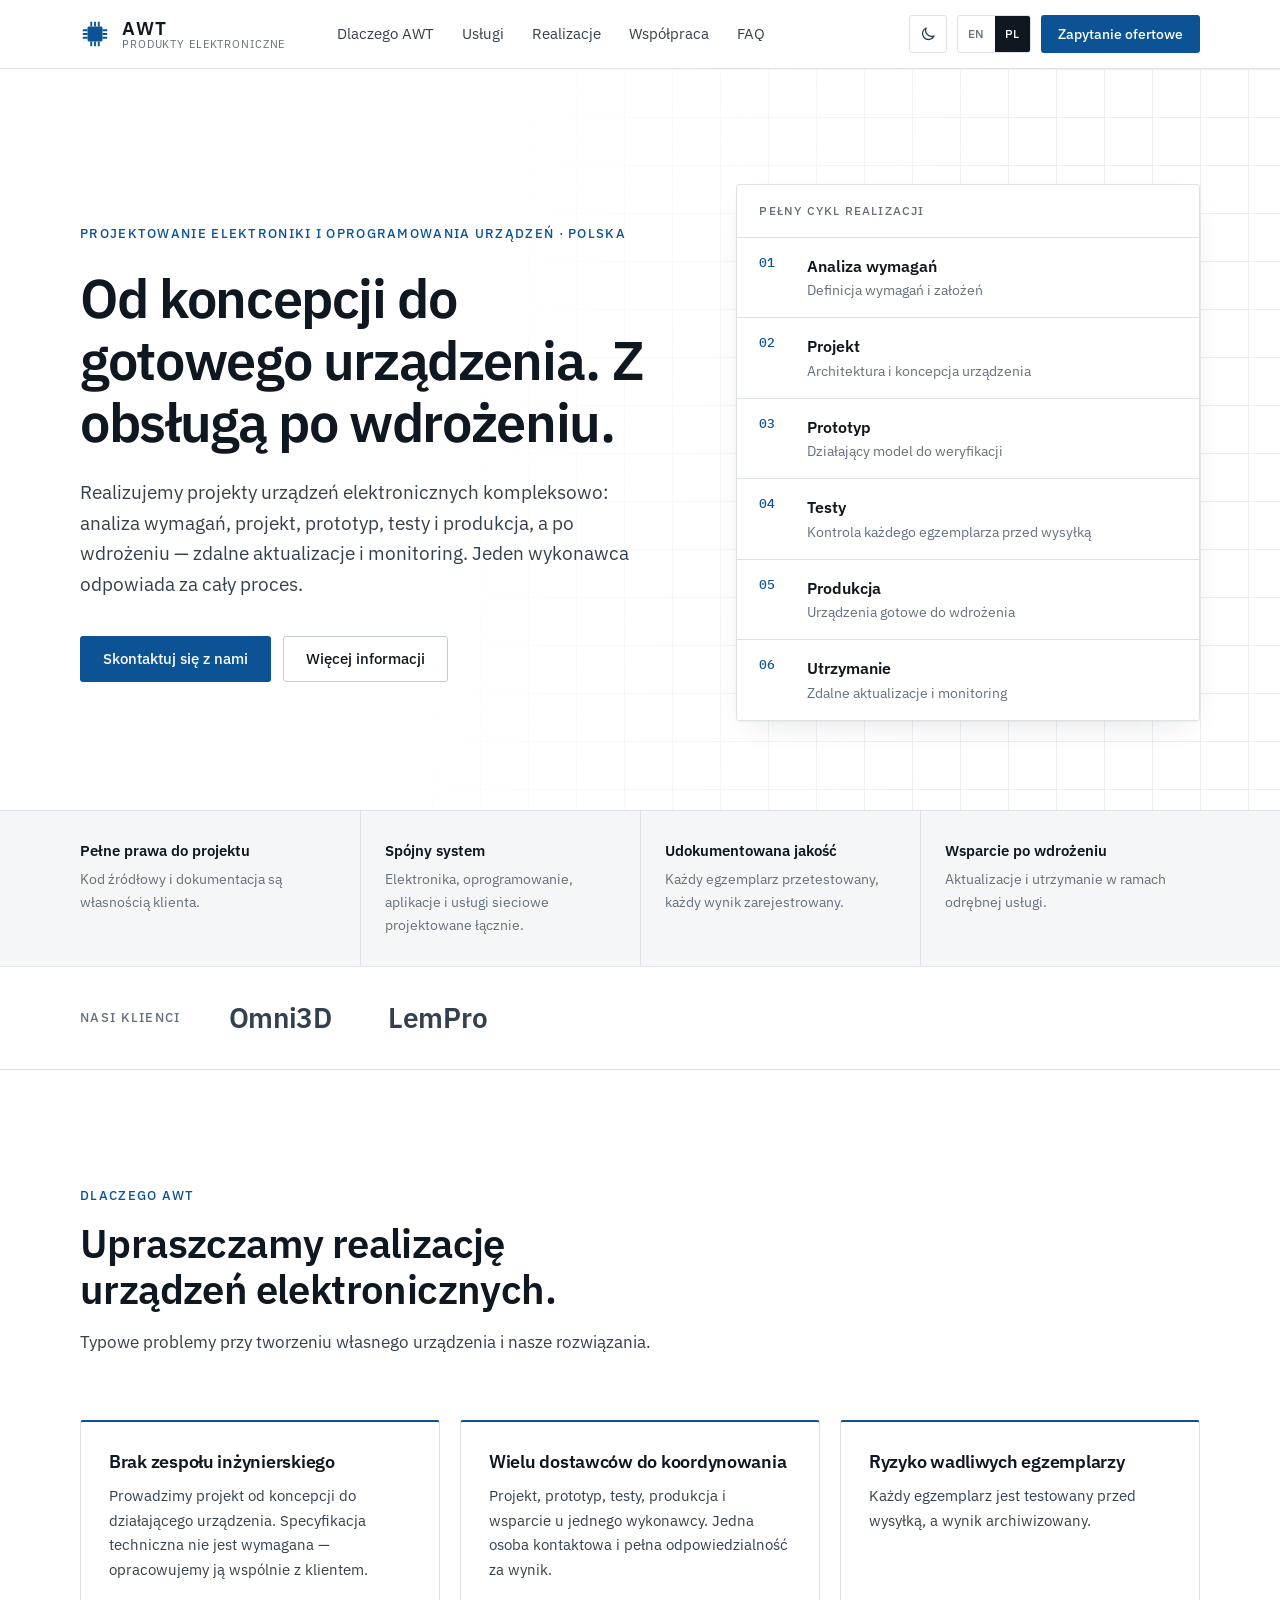
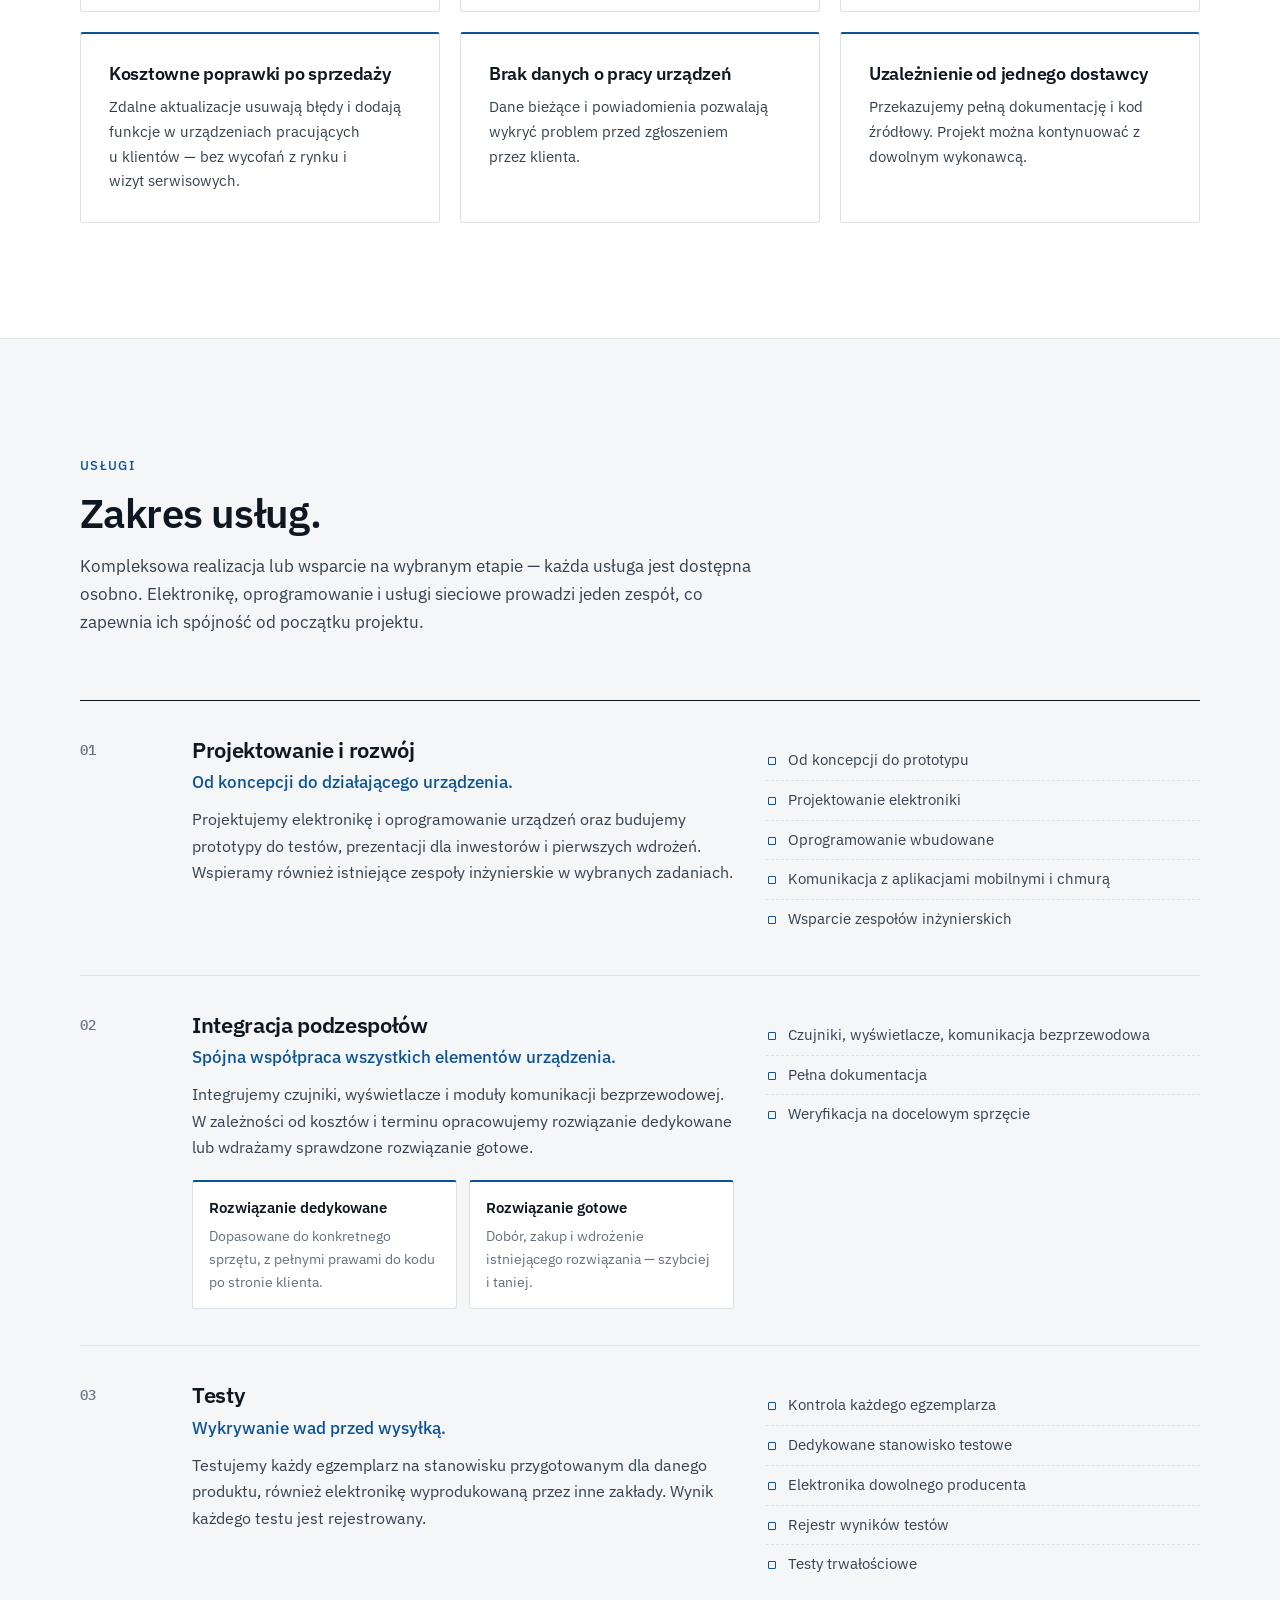
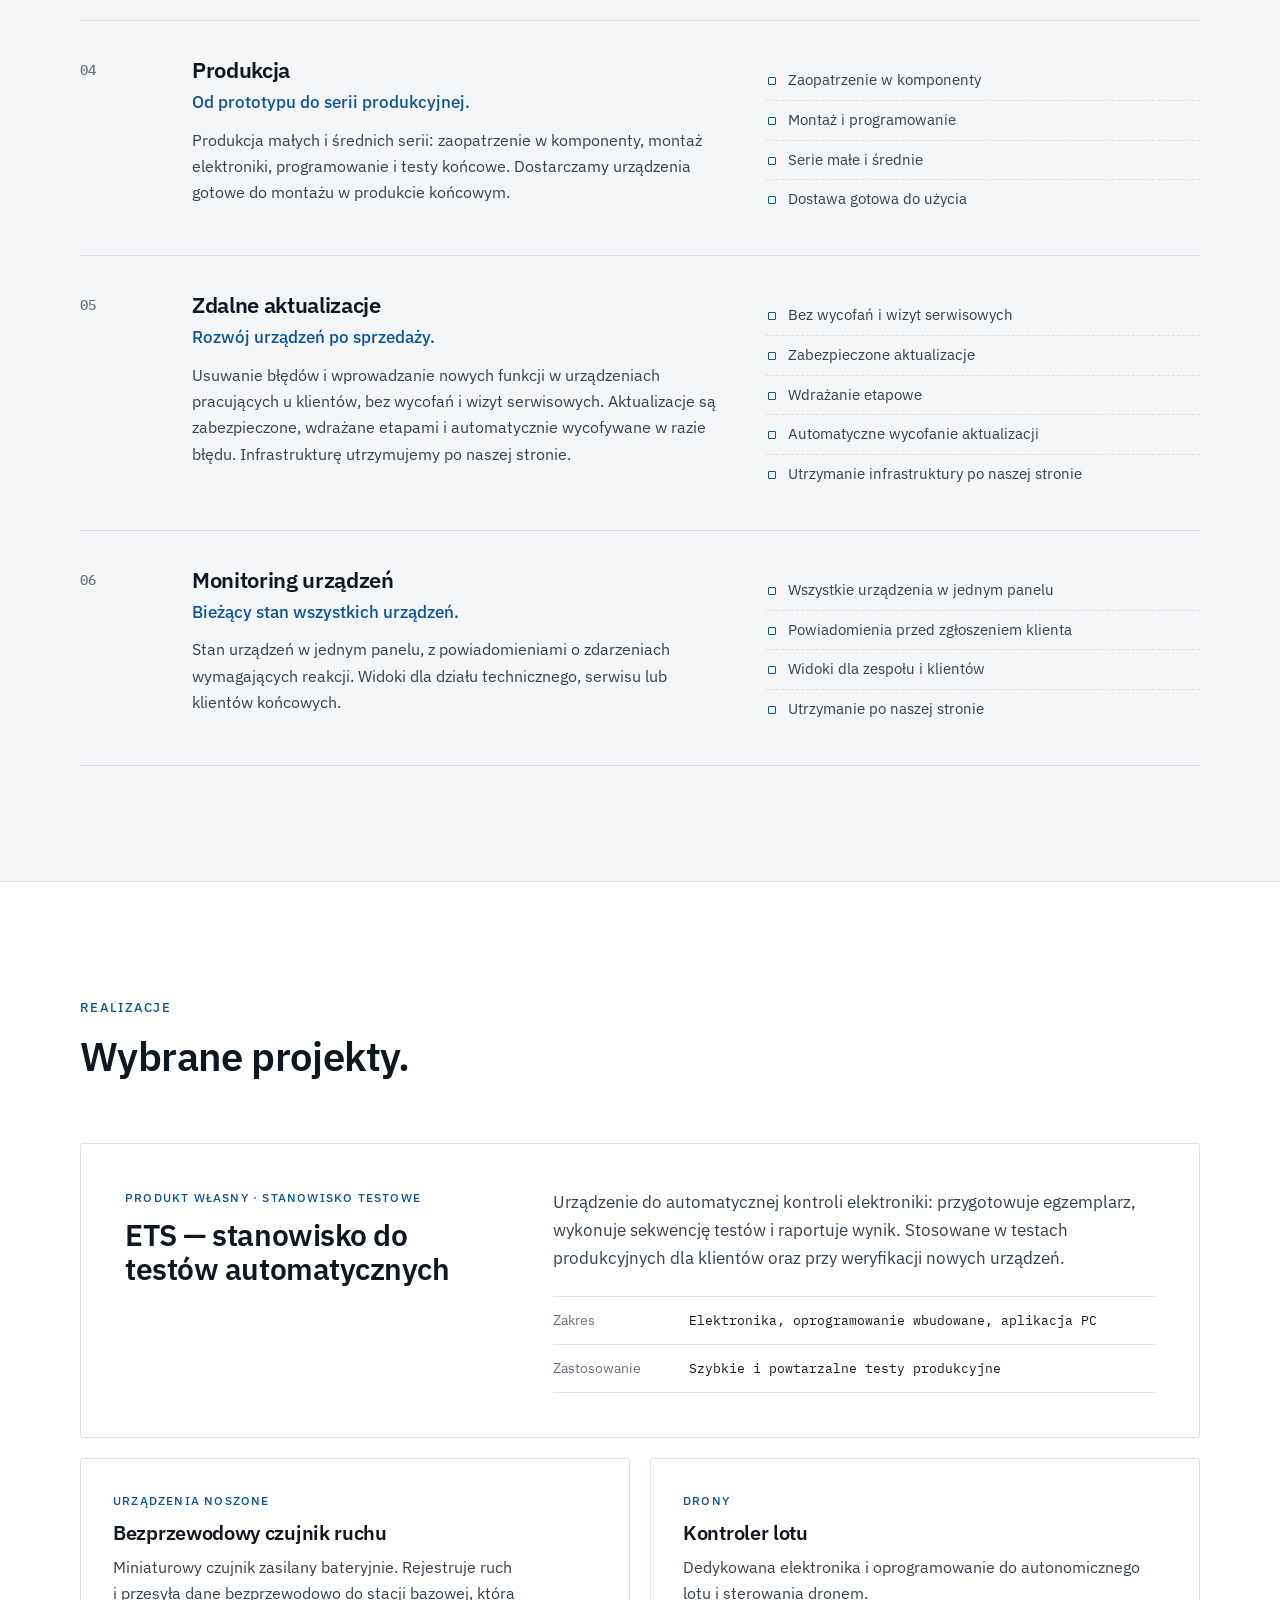
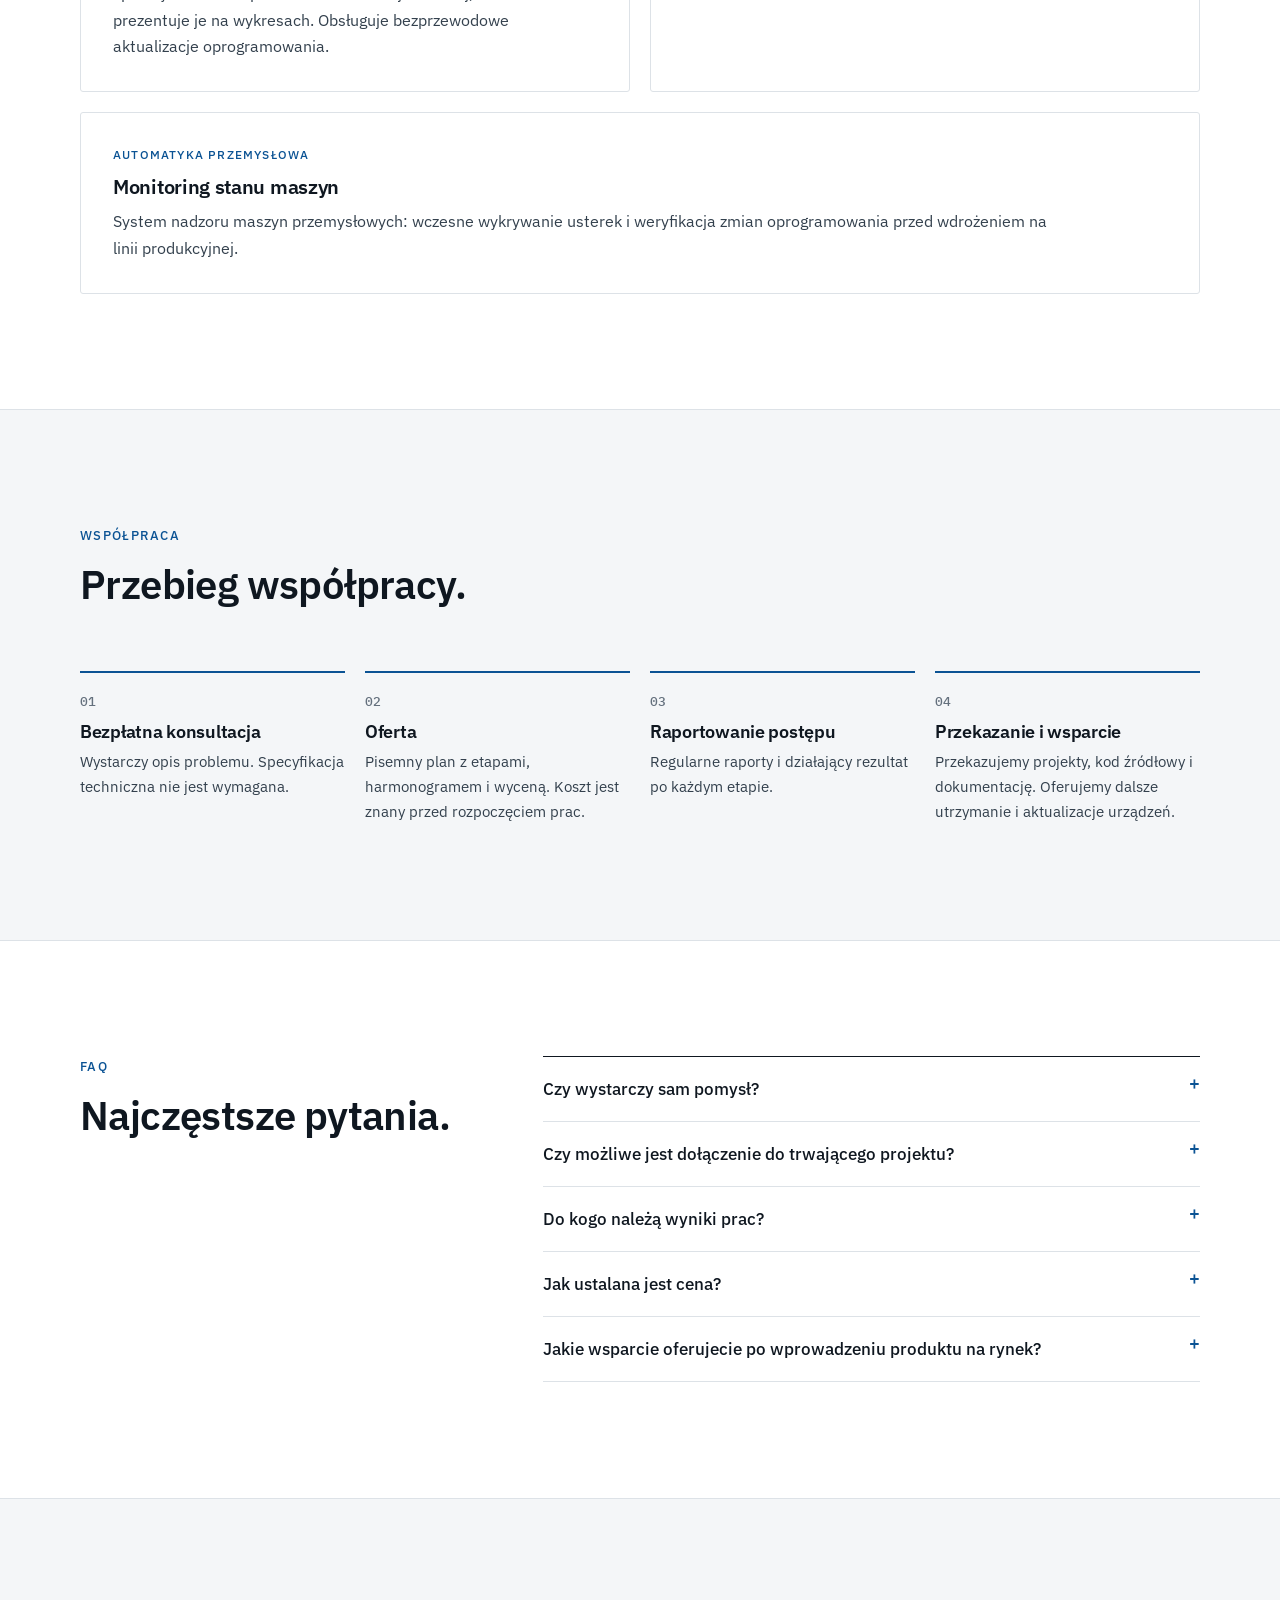
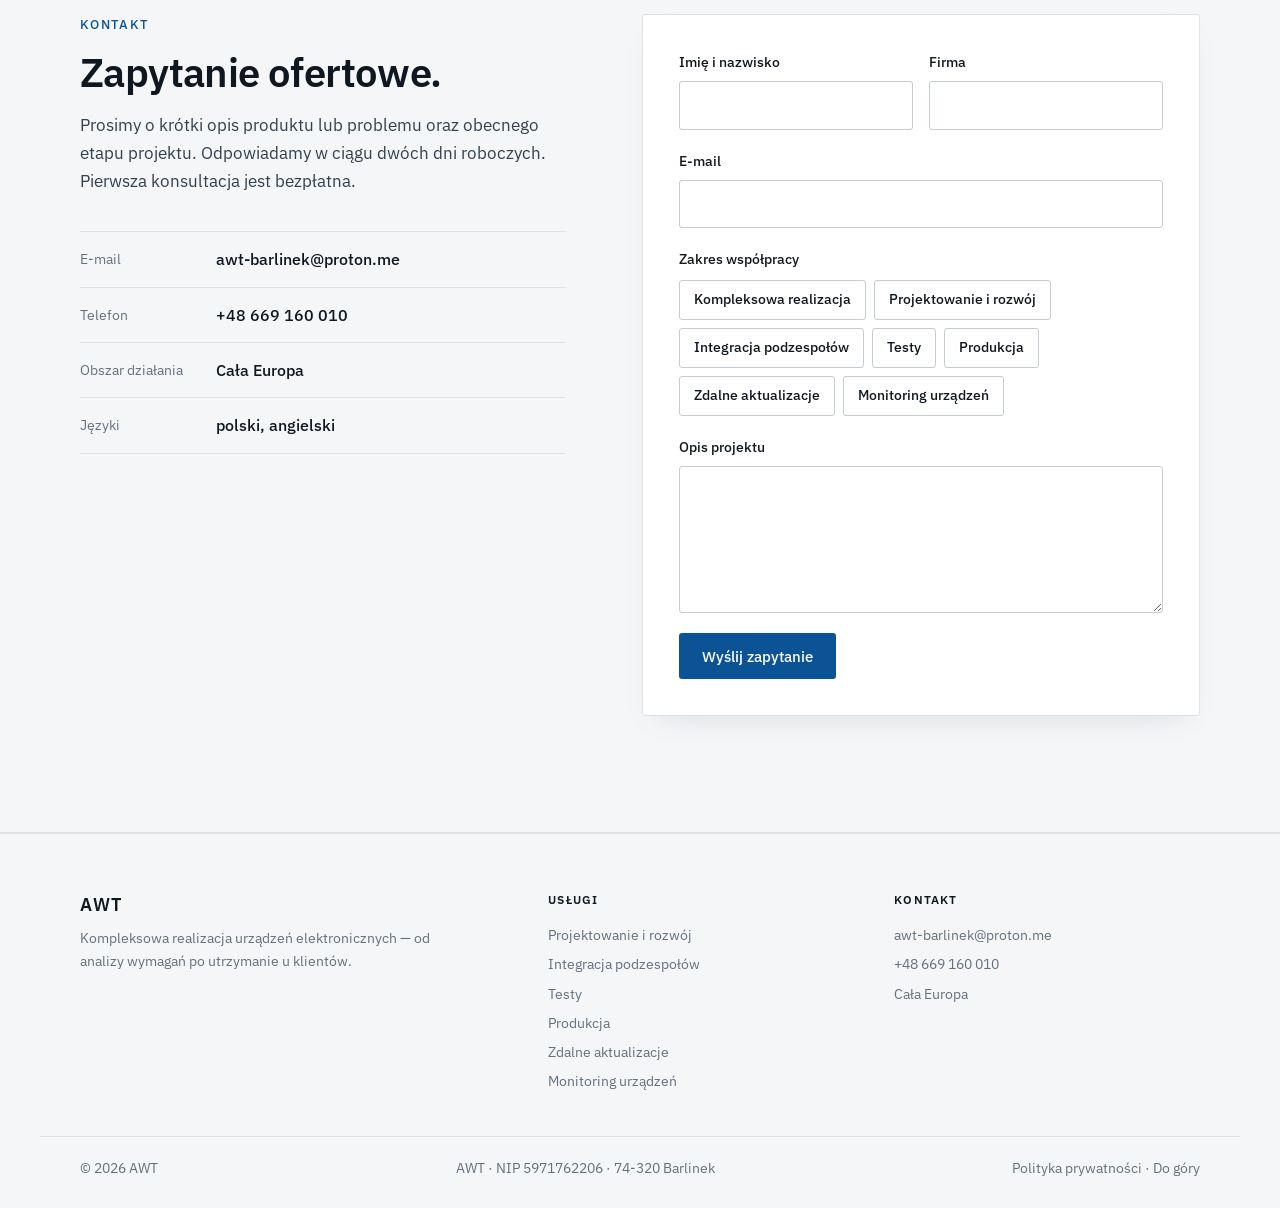
==== pl/index.html @ 305b0ed8 "Rewrite Polish copy in a formal, concise style Replace colloquial phrasing and customer-voice quotes" ====
<!doctype html>
<!-- Generated by tools/build_pl.py from index.html + i18n/pl.json. Do not edit. -->
<html lang="pl">
<head>
  <meta charset="utf-8">
  <meta name="viewport" content="width=device-width, initial-scale=1">
  <title>Projektowanie elektroniki i systemów wbudowanych — AWT, Polska</title>
  <meta name="description" content="Projektowanie elektroniki i oprogramowania systemów wbudowanych, prototypy, testy i produkcja małoseryjna oraz zdalne aktualizacje i monitoring. Jeden partner od pomysłu do gotowego produktu.">
  <meta name="color-scheme" content="light dark">
  <script>
    // set theme before first paint
    try { var t = localStorage.getItem("awt-theme"); } catch (e) {}
    document.documentElement.dataset.theme = t === "dark" ? "dark" : "light";
  </script>
  <link rel="icon" href="../favicon.svg" type="image/svg+xml">
  <link rel="preload" href="../fonts/ibm-plex-sans-latin.woff2" as="font" type="font/woff2" crossorigin>
  <link rel="canonical" href="https://www.awt-embedded.com/pl/">
  <link rel="alternate" hreflang="en" href="https://www.awt-embedded.com/">
  <link rel="alternate" hreflang="pl" href="https://www.awt-embedded.com/pl/">
  <link rel="alternate" hreflang="x-default" href="https://www.awt-embedded.com/">
  <meta property="og:type" content="website">
  <meta property="og:site_name" content="AWT">
  <meta property="og:title" content="Projektowanie elektroniki i systemów wbudowanych — AWT">
  <meta property="og:description" content="Projekt, prototyp, testy, produkcja i utrzymanie urządzeń elektronicznych — jeden wykonawca od koncepcji do gotowego produktu.">
  <meta property="og:url" content="https://www.awt-embedded.com/pl/">
  <meta property="og:image" content="https://www.awt-embedded.com/og-image.png">
  <meta property="og:image:width" content="1200">
  <meta property="og:image:height" content="630">
  <meta property="og:locale" content="pl_PL">
  <meta property="og:locale:alternate" content="en_GB">
  <meta name="twitter:card" content="summary_large_image">
  <script type="application/ld+json">
  {
    "@context": "https://schema.org",
    "@type": "ProfessionalService",
    "name": "AWT",
    "url": "https://www.awt-embedded.com/",
    "image": "https://www.awt-embedded.com/og-image.png",
    "description": "Embedded electronics and firmware development: design, prototyping, testing, small-series production, remote updates and device monitoring.",
    "email": "awt-barlinek@proton.me",
    "telephone": "+48669160010",
    "taxID": "5971762206",
    "address": { "@type": "PostalAddress", "postalCode": "74-320", "addressLocality": "Barlinek", "addressCountry": "PL" },
    "areaServed": "Europe",
    "knowsLanguage": ["en", "pl"],
    "knowsAbout": ["Embedded systems", "Electronics design", "PCB design", "Firmware development", "Prototyping", "Production testing", "OTA updates", "IoT device monitoring"]
  }
  </script>
  <link rel="stylesheet" href="../styles.css">
</head>
<body>
  <a class="skip" href="#main" data-i18n="skip">Przejdź do treści</a>

  <header class="topbar">
    <div class="wrap topbar__inner">
      <a class="brand" href="#top" aria-label="AWT — home">
        <svg class="brand__logo" viewBox="0 0 32 32" aria-hidden="true">
          <rect x="8" y="8" width="16" height="16" rx="1.5"/>
          <path d="M12 3v5M16 3v5M20 3v5M12 24v5M16 24v5M20 24v5M3 12h5M3 16h5M3 20h5M24 12h5M24 16h5M24 20h5"/>
        </svg>
        <span class="brand__text">
          <span class="brand__name">AWT</span>
          <span class="brand__sub" data-i18n="brand">Produkty elektroniczne</span>
        </span>
      </a>
      <nav class="nav" aria-label="Main">
        <a href="#why" data-i18n="nav.why">Dlaczego AWT</a>
        <a href="#services" data-i18n="nav.services">Usługi</a>
        <a href="#projects" data-i18n="nav.projects">Realizacje</a>
        <a href="#process" data-i18n="nav.process">Współpraca</a>
        <a href="#faq" data-i18n="nav.faq">FAQ</a>
      </nav>
      <div class="topbar__tools">
        <button class="iconbtn" type="button" id="theme-toggle" aria-label="Toggle dark mode">
          <svg class="i-moon" viewBox="0 0 24 24" aria-hidden="true"><path d="M20 14.5A8 8 0 0 1 9.5 4a8 8 0 1 0 10.5 10.5z"/></svg>
          <svg class="i-sun" viewBox="0 0 24 24" aria-hidden="true"><circle cx="12" cy="12" r="4"/><path d="M12 2v2M12 20v2M2 12h2M20 12h2M4.9 4.9l1.4 1.4M17.7 17.7l1.4 1.4M4.9 19.1l1.4-1.4M17.7 6.3l1.4-1.4"/></svg>
        </button>
        <div class="lang" role="group" aria-label="Language">
          <a href="../" data-lang="en" hreflang="en" lang="en">EN</a>
          <a href="./" data-lang="pl" hreflang="pl" lang="pl" aria-current="page">PL</a>
        </div>
        <a class="btn btn--primary btn--sm" href="#contact" data-i18n="nav.cta">Zapytanie ofertowe</a>
      </div>
    </div>
  </header>

  <main id="main">
    <!-- HERO -->
    <section class="hero" id="top">
      <div class="wrap hero__grid">
        <div class="hero__copy">
          <p class="kicker" data-i18n="hero.kicker">Projektowanie elektroniki i oprogramowania urządzeń · Polska</p>
          <h1 data-i18n="hero.title">Od koncepcji do gotowego urządzenia. Z obsługą po wdrożeniu.</h1>
          <p class="lede" data-i18n="hero.lede">Realizujemy projekty urządzeń elektronicznych kompleksowo: analiza wymagań, projekt, prototyp, testy i produkcja, a po wdrożeniu — zdalne aktualizacje i monitoring. Jeden wykonawca odpowiada za cały proces.</p>
          <div class="hero__actions">
            <a class="btn btn--primary" href="#contact" data-i18n="hero.cta">Skontaktuj się z nami</a>
            <a class="btn btn--line" href="#why" data-i18n="hero.cta2">Więcej informacji</a>
          </div>
        </div>

        <nav class="lifecycle" aria-label="End-to-end journey">
          <p class="lifecycle__title" data-i18n="lc.title">Pełny cykl realizacji</p>
          <ol>
            <li><a href="#process"><span class="lc__no">01</span><span class="lc__name" data-i18n="lc.1">Analiza wymagań</span><span class="lc__desc" data-i18n="lc.1d">Definicja wymagań i założeń</span></a></li>
            <li><a href="#svc-dev"><span class="lc__no">02</span><span class="lc__name" data-i18n="lc.2">Projekt</span><span class="lc__desc" data-i18n="lc.2d">Architektura i koncepcja urządzenia</span></a></li>
            <li><a href="#svc-dev"><span class="lc__no">03</span><span class="lc__name" data-i18n="lc.3">Prototyp</span><span class="lc__desc" data-i18n="lc.3d">Działający model do weryfikacji</span></a></li>
            <li><a href="#svc-test"><span class="lc__no">04</span><span class="lc__name" data-i18n="lc.4">Testy</span><span class="lc__desc" data-i18n="lc.4d">Kontrola każdego egzemplarza przed wysyłką</span></a></li>
            <li><a href="#svc-prod"><span class="lc__no">05</span><span class="lc__name" data-i18n="lc.5">Produkcja</span><span class="lc__desc" data-i18n="lc.5d">Urządzenia gotowe do wdrożenia</span></a></li>
            <li><a href="#svc-ota"><span class="lc__no">06</span><span class="lc__name" data-i18n="lc.6">Utrzymanie</span><span class="lc__desc" data-i18n="lc.6d">Zdalne aktualizacje i monitoring</span></a></li>
          </ol>
        </nav>
      </div>
    </section>

    <!-- COMMITMENTS STRIP -->
    <section class="strip" aria-label="Commitments">
      <div class="wrap strip__grid">
        <div><p class="strip__h" data-i18n="c1.h">Pełne prawa do projektu</p><p data-i18n="c1.p">Kod źródłowy i dokumentacja są własnością klienta.</p></div>
        <div><p class="strip__h" data-i18n="c2.h">Spójny system</p><p data-i18n="c2.p">Elektronika, oprogramowanie, aplikacje i usługi sieciowe projektowane łącznie.</p></div>
        <div><p class="strip__h" data-i18n="c3.h">Udokumentowana jakość</p><p data-i18n="c3.p">Każdy egzemplarz przetestowany, każdy wynik zarejestrowany.</p></div>
        <div><p class="strip__h" data-i18n="c4.h">Wsparcie po wdrożeniu</p><p data-i18n="c4.p">Aktualizacje i utrzymanie w ramach odrębnej usługi.</p></div>
      </div>
    </section>

    <!-- TRUSTED BY -->
    <section class="trusted" aria-labelledby="trusted-h">
      <div class="wrap trusted__inner">
        <p class="trusted__h" id="trusted-h" data-i18n="trusted.h">Nasi klienci</p>
        <ul class="trusted__list">
          <li>Omni3D</li>
          <li>LemPro</li>
        </ul>
      </div>
    </section>

    <!-- WHY -->
    <section class="section" id="why">
      <div class="wrap">
        <header class="section__head">
          <p class="eyebrow" data-i18n="why.eyebrow">Dlaczego AWT</p>
          <h2 data-i18n="why.title">Upraszczamy realizację urządzeń elektronicznych.</h2>
          <p class="section__intro" data-i18n="why.intro">Typowe problemy przy tworzeniu własnego urządzenia i nasze rozwiązania.</p>
        </header>
        <div class="pains">
          <article class="pain"><h3 data-i18n="w1.h">Brak zespołu inżynierskiego</h3><p data-i18n="w1.p">Prowadzimy projekt od koncepcji do działającego urządzenia. Specyfikacja techniczna nie jest wymagana — opracowujemy ją wspólnie z klientem.</p></article>
          <article class="pain"><h3 data-i18n="w2.h">Wielu dostawców do koordynowania</h3><p data-i18n="w2.p">Projekt, prototyp, testy, produkcja i wsparcie u jednego wykonawcy. Jedna osoba kontaktowa i pełna odpowiedzialność za wynik.</p></article>
          <article class="pain"><h3 data-i18n="w3.h">Ryzyko wadliwych egzemplarzy</h3><p data-i18n="w3.p">Każdy egzemplarz jest testowany przed wysyłką, a wynik archiwizowany.</p></article>
          <article class="pain"><h3 data-i18n="w4.h">Kosztowne poprawki po sprzedaży</h3><p data-i18n="w4.p">Zdalne aktualizacje usuwają błędy i dodają funkcje w urządzeniach pracujących u klientów — bez wycofań z rynku i wizyt serwisowych.</p></article>
          <article class="pain"><h3 data-i18n="w5.h">Brak danych o pracy urządzeń</h3><p data-i18n="w5.p">Dane bieżące i powiadomienia pozwalają wykryć problem przed zgłoszeniem przez klienta.</p></article>
          <article class="pain"><h3 data-i18n="w6.h">Uzależnienie od jednego dostawcy</h3><p data-i18n="w6.p">Przekazujemy pełną dokumentację i kod źródłowy. Projekt można kontynuować z dowolnym wykonawcą.</p></article>
        </div>
      </div>
    </section>

    <!-- SERVICES -->
    <section class="section section--alt" id="services">
      <div class="wrap">
        <header class="section__head">
          <p class="eyebrow" data-i18n="services.eyebrow">Usługi</p>
          <h2 data-i18n="services.title">Zakres usług.</h2>
          <p class="section__intro" data-i18n="services.intro">Kompleksowa realizacja lub wsparcie na wybranym etapie — każda usługa jest dostępna osobno. Elektronikę, oprogramowanie i usługi sieciowe prowadzi jeden zespół, co zapewnia ich spójność od początku projektu.</p>
        </header>

        <div class="services">
          <article class="service" id="svc-dev">
            <p class="service__no">01</p>
            <div>
              <h3 data-i18n="s1.title">Projektowanie i rozwój</h3>
              <p class="service__pitch" data-i18n="s1.pitch">Od koncepcji do działającego urządzenia.</p>
              <p data-i18n="s1.text">Projektujemy elektronikę i oprogramowanie urządzeń oraz budujemy prototypy do testów, prezentacji dla inwestorów i pierwszych wdrożeń. Wspieramy również istniejące zespoły inżynierskie w wybranych zadaniach.</p>
            </div>
            <ul class="deliv">
              <li data-i18n="s1.t1">Od koncepcji do prototypu</li>
              <li data-i18n="s1.t2">Projektowanie elektroniki</li>
              <li data-i18n="s1.t3">Oprogramowanie wbudowane</li>
              <li data-i18n="s1.t4">Komunikacja z aplikacjami mobilnymi i chmurą</li>
              <li data-i18n="s1.t5">Wsparcie zespołów inżynierskich</li>
            </ul>
          </article>

          <article class="service" id="svc-drv">
            <p class="service__no">02</p>
            <div>
              <h3 data-i18n="s6.title">Integracja podzespołów</h3>
              <p class="service__pitch" data-i18n="s6.pitch">Spójna współpraca wszystkich elementów urządzenia.</p>
              <p data-i18n="s6.text">Integrujemy czujniki, wyświetlacze i moduły komunikacji bezprzewodowej. W zależności od kosztów i terminu opracowujemy rozwiązanie dedykowane lub wdrażamy sprawdzone rozwiązanie gotowe.</p>
              <div class="options">
                <div><p class="options__h" data-i18n="s6.o1">Rozwiązanie dedykowane</p><p data-i18n="s6.o1d">Dopasowane do konkretnego sprzętu, z pełnymi prawami do kodu po stronie klienta.</p></div>
                <div><p class="options__h" data-i18n="s6.o2">Rozwiązanie gotowe</p><p data-i18n="s6.o2d">Dobór, zakup i wdrożenie istniejącego rozwiązania — szybciej i taniej.</p></div>
              </div>
            </div>
            <ul class="deliv">
              <li data-i18n="s6.t1">Czujniki, wyświetlacze, komunikacja bezprzewodowa</li>
              <li data-i18n="s6.t2">Pełna dokumentacja</li>
              <li data-i18n="s6.t3">Weryfikacja na docelowym sprzęcie</li>
            </ul>
          </article>

          <article class="service" id="svc-test">
            <p class="service__no">03</p>
            <div>
              <h3 data-i18n="s2.title">Testy</h3>
              <p class="service__pitch" data-i18n="s2.pitch">Wykrywanie wad przed wysyłką.</p>
              <p data-i18n="s2.text">Testujemy każdy egzemplarz na stanowisku przygotowanym dla danego produktu, również elektronikę wyprodukowaną przez inne zakłady. Wynik każdego testu jest rejestrowany.</p>
            </div>
            <ul class="deliv">
              <li data-i18n="s2.t1">Kontrola każdego egzemplarza</li>
              <li data-i18n="s2.t2">Dedykowane stanowisko testowe</li>
              <li data-i18n="s2.t3">Elektronika dowolnego producenta</li>
              <li data-i18n="s2.t4">Rejestr wyników testów</li>
              <li data-i18n="s2.t5">Testy trwałościowe</li>
            </ul>
          </article>

          <article class="service" id="svc-prod">
            <p class="service__no">04</p>
            <div>
              <h3 data-i18n="s5.title">Produkcja</h3>
              <p class="service__pitch" data-i18n="s5.pitch">Od prototypu do serii produkcyjnej.</p>
              <p data-i18n="s5.text">Produkcja małych i średnich serii: zaopatrzenie w komponenty, montaż elektroniki, programowanie i testy końcowe. Dostarczamy urządzenia gotowe do montażu w produkcie końcowym.</p>
            </div>
            <ul class="deliv">
              <li data-i18n="s5.t1">Zaopatrzenie w komponenty</li>
              <li data-i18n="s5.t2">Montaż i programowanie</li>
              <li data-i18n="s5.t3">Serie małe i średnie</li>
              <li data-i18n="s5.t4">Dostawa gotowa do użycia</li>
            </ul>
          </article>

          <article class="service" id="svc-ota">
            <p class="service__no">05</p>
            <div>
              <h3 data-i18n="s3.title">Zdalne aktualizacje</h3>
              <p class="service__pitch" data-i18n="s3.pitch">Rozwój urządzeń po sprzedaży.</p>
              <p data-i18n="s3.text">Usuwanie błędów i wprowadzanie nowych funkcji w urządzeniach pracujących u klientów, bez wycofań i wizyt serwisowych. Aktualizacje są zabezpieczone, wdrażane etapami i automatycznie wycofywane w razie błędu. Infrastrukturę utrzymujemy po naszej stronie.</p>
            </div>
            <ul class="deliv">
              <li data-i18n="s3.t1">Bez wycofań i wizyt serwisowych</li>
              <li data-i18n="s3.t2">Zabezpieczone aktualizacje</li>
              <li data-i18n="s3.t3">Wdrażanie etapowe</li>
              <li data-i18n="s3.t4">Automatyczne wycofanie aktualizacji</li>
              <li data-i18n="s3.t5">Utrzymanie infrastruktury po naszej stronie</li>
            </ul>
          </article>

          <article class="service" id="svc-tel">
            <p class="service__no">06</p>
            <div>
              <h3 data-i18n="s4.title">Monitoring urządzeń</h3>
              <p class="service__pitch" data-i18n="s4.pitch">Bieżący stan wszystkich urządzeń.</p>
              <p data-i18n="s4.text">Stan urządzeń w jednym panelu, z powiadomieniami o zdarzeniach wymagających reakcji. Widoki dla działu technicznego, serwisu lub klientów końcowych.</p>
            </div>
            <ul class="deliv">
              <li data-i18n="s4.t1">Wszystkie urządzenia w jednym panelu</li>
              <li data-i18n="s4.t2">Powiadomienia przed zgłoszeniem klienta</li>
              <li data-i18n="s4.t3">Widoki dla zespołu i klientów</li>
              <li data-i18n="s4.t4">Utrzymanie po naszej stronie</li>
            </ul>
          </article>
        </div>
      </div>
    </section>

    <!-- PROJECTS -->
    <section class="section" id="projects">
      <div class="wrap">
        <header class="section__head">
          <p class="eyebrow" data-i18n="work.eyebrow">Realizacje</p>
          <h2 data-i18n="work.title">Wybrane projekty.</h2>
        </header>

        <div class="cases">
          <article class="case case--feature">
            <div class="case__meta">
              <p class="case__sector" data-i18n="p1.kind">Produkt własny · Stanowisko testowe</p>
              <h3 data-i18n="p1.title">ETS — stanowisko do testów automatycznych</h3>
            </div>
            <div class="case__body">
              <p data-i18n="p1.text">Urządzenie do automatycznej kontroli elektroniki: przygotowuje egzemplarz, wykonuje sekwencję testów i raportuje wynik. Stosowane w testach produkcyjnych dla klientów oraz przy weryfikacji nowych urządzeń.</p>
              <dl class="case__facts">
                <div><dt data-i18n="f.scope">Zakres</dt><dd data-i18n="p1.scope">Elektronika, oprogramowanie wbudowane, aplikacja PC</dd></div>
                <div><dt data-i18n="f.use">Zastosowanie</dt><dd data-i18n="p1.use">Szybkie i powtarzalne testy produkcyjne</dd></div>
              </dl>
            </div>
          </article>

          <article class="case">
            <p class="case__sector" data-i18n="p2.kind">Urządzenia noszone</p>
            <h3 data-i18n="p2.title">Bezprzewodowy czujnik ruchu</h3>
            <p data-i18n="p2.text">Miniaturowy czujnik zasilany bateryjnie. Rejestruje ruch i przesyła dane bezprzewodowo do stacji bazowej, która prezentuje je na wykresach. Obsługuje bezprzewodowe aktualizacje oprogramowania.</p>
          </article>

          <article class="case">
            <p class="case__sector" data-i18n="p3.kind">Drony</p>
            <h3 data-i18n="p3.title">Kontroler lotu</h3>
            <p data-i18n="p3.text">Dedykowana elektronika i oprogramowanie do autonomicznego lotu i sterowania dronem.</p>
          </article>


          <article class="case">
            <p class="case__sector" data-i18n="p5.kind">Automatyka przemysłowa</p>
            <h3 data-i18n="p5.title">Monitoring stanu maszyn</h3>
            <p data-i18n="p5.text">System nadzoru maszyn przemysłowych: wczesne wykrywanie usterek i weryfikacja zmian oprogramowania przed wdrożeniem na linii produkcyjnej.</p>
          </article>
        </div>
      </div>
    </section>

    <!-- PROCESS -->
    <section class="section section--alt" id="process">
      <div class="wrap">
        <header class="section__head">
          <p class="eyebrow" data-i18n="process.eyebrow">Współpraca</p>
          <h2 data-i18n="process.title">Przebieg współpracy.</h2>
        </header>
        <ol class="steps">
          <li><h3 data-i18n="st1.title">Bezpłatna konsultacja</h3><p data-i18n="st1.text">Wystarczy opis problemu. Specyfikacja techniczna nie jest wymagana.</p></li>
          <li><h3 data-i18n="st2.title">Oferta</h3><p data-i18n="st2.text">Pisemny plan z etapami, harmonogramem i wyceną. Koszt jest znany przed rozpoczęciem prac.</p></li>
          <li><h3 data-i18n="st3.title">Raportowanie postępu</h3><p data-i18n="st3.text">Regularne raporty i działający rezultat po każdym etapie.</p></li>
          <li><h3 data-i18n="st4.title">Przekazanie i wsparcie</h3><p data-i18n="st4.text">Przekazujemy projekty, kod źródłowy i dokumentację. Oferujemy dalsze utrzymanie i aktualizacje urządzeń.</p></li>
        </ol>
      </div>
    </section>

    <!-- FAQ -->
    <section class="section" id="faq">
      <div class="wrap faq">
        <header class="section__head section__head--side">
          <p class="eyebrow" data-i18n="faq.eyebrow">FAQ</p>
          <h2 data-i18n="faq.title">Najczęstsze pytania.</h2>
        </header>
        <div class="faq__list">
          <details><summary data-i18n="q1">Czy wystarczy sam pomysł?</summary><p data-i18n="a1">Tak. Na jego podstawie opracowujemy wymagania i plan realizacji.</p></details>
          <details><summary data-i18n="q2">Czy możliwe jest dołączenie do trwającego projektu?</summary><p data-i18n="a2">Tak. Wspieramy zespół w wybranych zadaniach lub przejmujemy pozostały zakres prac.</p></details>
          <details><summary data-i18n="q3">Do kogo należą wyniki prac?</summary><p data-i18n="a3">Do klienta. Przekazujemy pełny kod źródłowy, projekty i dokumentację.</p></details>
          <details><summary data-i18n="q4">Jak ustalana jest cena?</summary><p data-i18n="a4">Po wstępnej rozmowie przygotowujemy pisemną ofertę: cenę stałą za każdy etap lub rozliczenie godzinowe, jeśli zakres nie jest jeszcze określony.</p></details>
          <details><summary data-i18n="q5">Jakie wsparcie oferujecie po wprowadzeniu produktu na rynek?</summary><p data-i18n="a5">Obsługę zdalnych aktualizacji i monitoringu oraz dalszy rozwój oprogramowania urządzenia.</p></details>
        </div>
      </div>
    </section>

    <!-- CONTACT -->
    <section class="section section--alt" id="contact">
      <div class="wrap contact">
        <div class="contact__intro">
          <p class="eyebrow" data-i18n="contact.eyebrow">Kontakt</p>
          <h2 data-i18n="contact.title">Zapytanie ofertowe.</h2>
          <p class="section__intro" data-i18n="contact.text">Prosimy o krótki opis produktu lub problemu oraz obecnego etapu projektu. Odpowiadamy w ciągu dwóch dni roboczych. Pierwsza konsultacja jest bezpłatna.</p>

          <dl class="details">
            <div><dt data-i18n="contact.email">E-mail</dt><dd><a href="mailto:awt-barlinek@proton.me">awt-barlinek@proton.me</a></dd></div>
            <div><dt data-i18n="contact.phone">Telefon</dt><dd><a href="tel:+48669160010">+48 669 160 010</a></dd></div>
            <div><dt data-i18n="contact.loc">Obszar działania</dt><dd data-i18n="contact.locv">Cała Europa</dd></div>
            <div><dt data-i18n="contact.langs">Języki</dt><dd data-i18n="contact.langsv">polski, angielski</dd></div>
          </dl>
        </div>

        <form class="form" id="contact-form" novalidate>
          <div class="form__row">
            <div class="field">
              <label for="f-name" data-i18n="form.name">Imię i nazwisko</label>
              <input id="f-name" name="name" autocomplete="name" required>
            </div>
            <div class="field">
              <label for="f-company" data-i18n="form.company">Firma</label>
              <input id="f-company" name="company" autocomplete="organization">
            </div>
          </div>
          <div class="field">
            <label for="f-email" data-i18n="form.email">E-mail</label>
            <input id="f-email" name="email" type="email" autocomplete="email" required>
          </div>
          <fieldset class="field">
            <legend data-i18n="form.need">Zakres współpracy</legend>
            <div class="chips">
              <label><input type="checkbox" name="need" value="Whole product, end to end"><span data-i18n="form.c0">Kompleksowa realizacja</span></label>
              <label><input type="checkbox" name="need" value="Design and development"><span data-i18n="form.c1">Projektowanie i rozwój</span></label>
              <label><input type="checkbox" name="need" value="Making parts work together"><span data-i18n="form.c6">Integracja podzespołów</span></label>
              <label><input type="checkbox" name="need" value="Testing"><span data-i18n="form.c2">Testy</span></label>
              <label><input type="checkbox" name="need" value="Production"><span data-i18n="form.c5">Produkcja</span></label>
              <label><input type="checkbox" name="need" value="Remote updates"><span data-i18n="form.c3">Zdalne aktualizacje</span></label>
              <label><input type="checkbox" name="need" value="Device monitoring"><span data-i18n="form.c4">Monitoring urządzeń</span></label>
            </div>
          </fieldset>
          <div class="field">
            <label for="f-msg" data-i18n="form.msg">Opis projektu</label>
            <textarea id="f-msg" name="message" rows="5" required></textarea>
          </div>
          <div class="form__foot">
            <button class="btn btn--primary" type="submit" data-i18n="form.send">Wyślij zapytanie</button>
            <p class="form__note" id="form-note" role="status" aria-live="polite"></p>
          </div>
        </form>
      </div>
    </section>
  </main>

  <footer class="footer">
    <div class="wrap footer__grid">
      <div class="footer__brand">
        <p class="footer__name">AWT</p>
        <p data-i18n="footer.about">Kompleksowa realizacja urządzeń elektronicznych — od analizy wymagań po utrzymanie u klientów.</p>
      </div>
      <div>
        <p class="footer__h" data-i18n="services.eyebrow">Usługi</p>
        <ul>
          <li><a href="#svc-dev" data-i18n="s1.title">Projektowanie i rozwój</a></li>
          <li><a href="#svc-drv" data-i18n="s6.title">Integracja podzespołów</a></li>
          <li><a href="#svc-test" data-i18n="s2.title">Testy</a></li>
          <li><a href="#svc-prod" data-i18n="s5.title">Produkcja</a></li>
          <li><a href="#svc-ota" data-i18n="s3.title">Zdalne aktualizacje</a></li>
          <li><a href="#svc-tel" data-i18n="s4.title">Monitoring urządzeń</a></li>
        </ul>
      </div>
      <div>
        <p class="footer__h" data-i18n="contact.eyebrow">Kontakt</p>
        <ul>
          <li><a href="mailto:awt-barlinek@proton.me">awt-barlinek@proton.me</a></li>
          <li><a href="tel:+48669160010">+48 669 160 010</a></li>
          <li data-i18n="footer.loc">Cała Europa</li>
        </ul>
      </div>
    </div>
    <div class="wrap footer__base">
      <span>© <span id="year">2026</span> AWT</span>
      <span class="footer__legal">AWT · NIP 5971762206 · 74-320 Barlinek</span>
      <span class="footer__links"><a href="../privacy.html" data-i18n="footer.privacy">Polityka prywatności</a> · <a href="#top" data-i18n="footer.top">Do góry</a></span>
    </div>
  </footer>

  <script src="../main.js"></script>
</body>
</html>
---- styles.css ----
/* IBM Plex, self-hosted (SIL Open Font License, see fonts/OFL.txt). Latin + Latin Extended (Polish). */
/* IBM Plex Mono 400 latin-ext */
@font-face { font-family: 'IBM Plex Mono'; font-style: normal; font-weight: 400; font-display: swap;
  src: url(fonts/ibm-plex-mono-400-latin-ext.woff2) format('woff2');
  unicode-range: U+0100-02BA, U+02BD-02C5, U+02C7-02CC, U+02CE-02D7, U+02DD-02FF, U+0304, U+0308, U+0329, U+1D00-1DBF, U+1E00-1E9F, U+1EF2-1EFF, U+2020, U+20A0-20AB, U+20AD-20C4, U+2113, U+2C60-2C7F, U+A720-A7FF; }
/* IBM Plex Mono 400 latin */
@font-face { font-family: 'IBM Plex Mono'; font-style: normal; font-weight: 400; font-display: swap;
  src: url(fonts/ibm-plex-mono-400-latin.woff2) format('woff2');
  unicode-range: U+0000-00FF, U+0131, U+0152-0153, U+02BB-02BC, U+02C6, U+02DA, U+02DC, U+0304, U+0308, U+0329, U+2000-206F, U+20AC, U+2122, U+2191, U+2193, U+2212, U+2215, U+FEFF, U+FFFD; }
/* IBM Plex Mono 500 latin-ext */
@font-face { font-family: 'IBM Plex Mono'; font-style: normal; font-weight: 500; font-display: swap;
  src: url(fonts/ibm-plex-mono-500-latin-ext.woff2) format('woff2');
  unicode-range: U+0100-02BA, U+02BD-02C5, U+02C7-02CC, U+02CE-02D7, U+02DD-02FF, U+0304, U+0308, U+0329, U+1D00-1DBF, U+1E00-1E9F, U+1EF2-1EFF, U+2020, U+20A0-20AB, U+20AD-20C4, U+2113, U+2C60-2C7F, U+A720-A7FF; }
/* IBM Plex Mono 500 latin */
@font-face { font-family: 'IBM Plex Mono'; font-style: normal; font-weight: 500; font-display: swap;
  src: url(fonts/ibm-plex-mono-500-latin.woff2) format('woff2');
  unicode-range: U+0000-00FF, U+0131, U+0152-0153, U+02BB-02BC, U+02C6, U+02DA, U+02DC, U+0304, U+0308, U+0329, U+2000-206F, U+20AC, U+2122, U+2191, U+2193, U+2212, U+2215, U+FEFF, U+FFFD; }
/* IBM Plex Sans 400 600 latin-ext */
@font-face { font-family: 'IBM Plex Sans'; font-style: normal; font-weight: 400 600; font-display: swap;
  src: url(fonts/ibm-plex-sans-latin-ext.woff2) format('woff2');
  unicode-range: U+0100-02BA, U+02BD-02C5, U+02C7-02CC, U+02CE-02D7, U+02DD-02FF, U+0304, U+0308, U+0329, U+1D00-1DBF, U+1E00-1E9F, U+1EF2-1EFF, U+2020, U+20A0-20AB, U+20AD-20C4, U+2113, U+2C60-2C7F, U+A720-A7FF; }
/* IBM Plex Sans 400 600 latin */
@font-face { font-family: 'IBM Plex Sans'; font-style: normal; font-weight: 400 600; font-display: swap;
  src: url(fonts/ibm-plex-sans-latin.woff2) format('woff2');
  unicode-range: U+0000-00FF, U+0131, U+0152-0153, U+02BB-02BC, U+02C6, U+02DA, U+02DC, U+0304, U+0308, U+0329, U+2000-206F, U+20AC, U+2122, U+2191, U+2193, U+2212, U+2215, U+FEFF, U+FFFD; }

:root {
  --bg: #ffffff;
  --bg-alt: #f4f6f8;
  --surface: #ffffff;
  --ink: #0f1720;
  --ink-2: #33404d;
  --muted: #64707d;
  --line: #dde2e7;
  --line-strong: #c3cbd3;
  --accent: #0b5394;        /* engineering blue */
  --accent-hover: #083f71;
  --accent-ink: #ffffff;
  --accent-soft: #e7eff7;
  --field: #ffffff;
  --topbar: rgba(255, 255, 255, .9);
  --danger: #b3261e;

  --sans: "IBM Plex Sans", system-ui, sans-serif;
  --mono: "IBM Plex Mono", ui-monospace, monospace;
  --wrap: 1200px;
  --pad: clamp(20px, 4vw, 40px);
  --radius: 3px;
}
[data-theme="dark"] {
  --bg: #0c1117;
  --bg-alt: #111820;
  --surface: #141c25;
  --ink: #e6ebf0;
  --ink-2: #b9c3cd;
  --muted: #8693a0;
  --line: #222d38;
  --line-strong: #34424f;
  --accent: #4c95d9;
  --accent-hover: #6aaae6;
  --accent-ink: #07111b;
  --accent-soft: #13263a;
  --field: #0c1117;
  --topbar: rgba(12, 17, 23, .88);
  --danger: #ef6b62;
  color-scheme: dark;
}
[data-theme="light"] { color-scheme: light; }

*, *::before, *::after { box-sizing: border-box; }
html { scroll-behavior: smooth; scroll-padding-top: 76px; }
body {
  margin: 0; background: var(--bg); color: var(--ink);
  font: 400 16px/1.65 var(--sans); -webkit-font-smoothing: antialiased;
  transition: background-color .2s, color .2s;
}
h1, h2, h3 { margin: 0; font-weight: 600; line-height: 1.15; letter-spacing: -.015em; text-wrap: balance; }
p { margin: 0; text-wrap: pretty; }
ul, ol { margin: 0; padding: 0; list-style: none; }
a { color: inherit; }
:focus-visible { outline: 2px solid var(--accent); outline-offset: 3px; }
.wrap { max-width: var(--wrap); margin: 0 auto; padding: 0 var(--pad); }
.skip { position: absolute; left: -9999px; top: 8px; background: var(--ink); color: var(--bg); padding: 8px 12px; z-index: 100; }
.skip:focus { left: 8px; }

/* ---------- buttons ---------- */
.btn {
  display: inline-flex; align-items: center; justify-content: center;
  min-height: 46px; padding: 0 22px; border-radius: var(--radius);
  font: 500 15px/1 var(--sans); text-decoration: none; cursor: pointer;
  border: 1px solid transparent; transition: background .15s, color .15s, border-color .15s;
  white-space: nowrap;
}
.btn--primary { background: var(--accent); color: var(--accent-ink); }
.btn--primary:hover { background: var(--accent-hover); }
.btn--line { border-color: var(--line-strong); color: var(--ink); background: transparent; }
.btn--line:hover { border-color: var(--ink); }
.btn--sm { min-height: 38px; padding: 0 16px; font-size: 14px; }

/* ---------- top bar ---------- */
.topbar { position: sticky; top: 0; z-index: 50; background: var(--topbar); backdrop-filter: blur(8px); border-bottom: 1px solid var(--line); }
.topbar__inner { display: flex; align-items: center; gap: 32px; height: 68px; }
.brand { display: flex; align-items: center; gap: 12px; text-decoration: none; }
.brand__logo { width: 30px; height: 30px; fill: none; stroke: var(--accent); stroke-width: 2; }
.brand__logo rect { fill: var(--accent); stroke: none; }
.brand__text { display: flex; flex-direction: column; line-height: 1.1; }
.brand__name { font-weight: 600; font-size: 19px; letter-spacing: .06em; }
.brand__sub { font-size: 11px; color: var(--muted); letter-spacing: .08em; text-transform: uppercase; }
.nav { display: flex; gap: 4px; margin-left: 8px; }
.nav a { text-decoration: none; font-size: 15px; color: var(--ink-2); padding: 8px 12px; border-radius: var(--radius); }
.nav a:hover { color: var(--ink); background: var(--bg-alt); }
.topbar__tools { margin-left: auto; display: flex; align-items: center; gap: 10px; }
.iconbtn {
  display: inline-grid; place-items: center; width: 38px; height: 38px; padding: 0;
  background: transparent; color: var(--ink-2); cursor: pointer;
  border: 1px solid var(--line); border-radius: var(--radius);
}
.iconbtn:hover { color: var(--ink); border-color: var(--line-strong); }
.iconbtn svg { width: 18px; height: 18px; fill: none; stroke: currentColor; stroke-width: 1.8; stroke-linecap: round; stroke-linejoin: round; }
.i-sun { display: none; }
[data-theme="dark"] .i-sun { display: block; }
[data-theme="dark"] .i-moon { display: none; }
.lang { display: flex; border: 1px solid var(--line); border-radius: var(--radius); overflow: hidden; }
.lang button, .lang a { font: 500 12px/1 var(--sans); letter-spacing: .05em; background: transparent; color: var(--muted); border: 0; padding: 0 10px; height: 36px; cursor: pointer; display: inline-flex; align-items: center; text-decoration: none; }
.lang button[aria-pressed="true"], .lang a[aria-current="page"] { background: var(--ink); color: var(--bg); }

/* ---------- hero ---------- */
.hero { padding: clamp(64px, 9vw, 120px) 0 clamp(56px, 7vw, 96px); border-bottom: 1px solid var(--line);
  background:
    linear-gradient(var(--bg) 0 0) padding-box,
    var(--bg);
  position: relative; overflow: hidden; }
.hero::before { /* fine engineering grid */
  content: ""; position: absolute; inset: 0; pointer-events: none;
  background-image:
    linear-gradient(var(--line) 1px, transparent 1px),
    linear-gradient(90deg, var(--line) 1px, transparent 1px);
  background-size: 48px 48px;
  mask-image: linear-gradient(100deg, transparent 35%, #000 75%);
  opacity: .55;
}
.hero__grid { position: relative; display: grid; grid-template-columns: 1.25fr 1fr; gap: clamp(40px, 6vw, 96px); align-items: center; }
.kicker { font-size: 13px; font-weight: 500; letter-spacing: .1em; text-transform: uppercase; color: var(--accent); margin-bottom: 22px; }
.hero h1 { font-size: clamp(34px, 4.4vw, 54px); letter-spacing: -.025em; }
.lede { margin-top: 24px; font-size: clamp(17px, 1.45vw, 19px); color: var(--ink-2); max-width: 34em; }
.hero__actions { display: flex; flex-wrap: wrap; gap: 12px; margin-top: 36px; }

.lifecycle { background: var(--surface); border: 1px solid var(--line); border-radius: var(--radius); box-shadow: 0 1px 2px rgba(15, 23, 32, .04), 0 12px 32px -12px rgba(15, 23, 32, .12); }
.lifecycle__title { padding: 16px 22px; font-size: 12px; font-weight: 500; letter-spacing: .1em; text-transform: uppercase; color: var(--muted); border-bottom: 1px solid var(--line); }
.lifecycle li + li { border-top: 1px solid var(--line); }
.lifecycle a { display: grid; grid-template-columns: 36px 1fr; column-gap: 12px; padding: 15px 22px; text-decoration: none; transition: background .15s; }
.lifecycle a:hover { background: var(--bg-alt); }
.lc__no { grid-row: span 2; font: 500 13px/1.6 var(--mono); color: var(--accent); }
.lc__name { font-weight: 600; font-size: 16px; }
.lc__desc { font-size: 14px; color: var(--muted); }

/* ---------- commitments ---------- */
.strip { border-bottom: 1px solid var(--line); background: var(--bg-alt); }
.strip__grid { display: grid; grid-template-columns: repeat(4, 1fr); }
.strip__grid > div { padding: 28px 24px 28px 0; font-size: 14px; color: var(--muted); }
.strip__grid > div + div { padding-left: 24px; border-left: 1px solid var(--line); }
.strip__h { font-size: 15px; font-weight: 600; color: var(--ink); margin-bottom: 4px; }

/* ---------- trusted by ---------- */
.trusted { border-bottom: 1px solid var(--line); }
.trusted__inner { display: flex; align-items: center; flex-wrap: wrap; gap: 16px 48px; padding-top: 28px; padding-bottom: 28px; }
.trusted__h { font-size: 13px; font-weight: 500; letter-spacing: .1em; text-transform: uppercase; color: var(--muted); }
.trusted__list { display: flex; flex-wrap: wrap; align-items: center; gap: 12px 56px; }
.trusted__list li { font-size: clamp(22px, 2.4vw, 28px); font-weight: 600; letter-spacing: -.01em; color: var(--ink-2); }

/* ---------- sections ---------- */
.section { padding: clamp(72px, 9vw, 120px) 0; }
.section--alt { background: var(--bg-alt); border-top: 1px solid var(--line); border-bottom: 1px solid var(--line); }
.section__head { max-width: 760px; margin-bottom: clamp(40px, 5vw, 64px); }
.eyebrow { font-size: 13px; font-weight: 500; letter-spacing: .1em; text-transform: uppercase; color: var(--accent); margin-bottom: 14px; }
.section h2 { font-size: clamp(28px, 3.2vw, 40px); }
.section__intro { margin-top: 16px; font-size: 17px; color: var(--ink-2); max-width: 40em; }

/* services */
.services { border-top: 1px solid var(--ink); }
.service { display: grid; grid-template-columns: 80px minmax(0, 1.25fr) minmax(0, 1fr); gap: 32px; padding: 36px 0; border-bottom: 1px solid var(--line); }
.service__no { font: 500 14px/1.9 var(--mono); color: var(--muted); }
.service h3 { font-size: 22px; }
.service p:not(.service__no) { margin-top: 10px; color: var(--ink-2); }
.deliv { padding-top: 4px; }
.deliv li { position: relative; padding: 7px 0 7px 22px; font-size: 15px; color: var(--ink-2); border-bottom: 1px dashed var(--line); }
.deliv li:last-child { border-bottom: 0; }
.deliv li::before { content: ""; position: absolute; left: 2px; top: 16px; width: 8px; height: 8px; border: 1.5px solid var(--accent); border-radius: 1px; }

.options { display: grid; grid-template-columns: 1fr 1fr; gap: 12px; margin-top: 20px; }
.options > div { border: 1px solid var(--line); border-top: 2px solid var(--accent); border-radius: var(--radius); padding: 14px 16px; background: var(--surface); }
.options p { margin: 0 !important; font-size: 14px; color: var(--muted) !important; }
.options .options__h { font-size: 15px; font-weight: 600; color: var(--ink) !important; margin-bottom: 4px !important; }
@media (max-width: 640px) { .options { grid-template-columns: 1fr; } }

/* projects */
.cases { display: grid; grid-template-columns: repeat(2, 1fr); gap: 20px; }
.case { background: var(--surface); border: 1px solid var(--line); border-radius: var(--radius); padding: clamp(24px, 3vw, 32px); display: flex; flex-direction: column; gap: 10px; }
.case h3 { font-size: 20px; }
.case p { color: var(--ink-2); }
.case__sector { font-size: 12px; font-weight: 500; letter-spacing: .1em; text-transform: uppercase; color: var(--accent) !important; }
.case__tech { margin-top: auto; padding-top: 16px; border-top: 1px solid var(--line); font: 400 13px/1.5 var(--mono); color: var(--muted) !important; }
.cases > .case:not(.case--feature):last-child:nth-child(even) { grid-column: 1 / -1; }
.case--feature { grid-column: 1 / -1; display: grid; grid-template-columns: 1fr 1.6fr; gap: clamp(24px, 4vw, 56px); padding: clamp(28px, 4vw, 44px); }
.case--feature h3 { font-size: clamp(24px, 2.4vw, 30px); margin-top: 10px; }
.case--feature .case__body > p { font-size: 17px; }
.case__facts { margin: 24px 0 0; display: grid; gap: 0; border-top: 1px solid var(--line); }
.case__facts > div { display: grid; grid-template-columns: 120px 1fr; gap: 16px; padding: 12px 0; border-bottom: 1px solid var(--line); font-size: 14px; }
.case__facts dt { color: var(--muted); }
.case__facts dd { margin: 0; font-family: var(--mono); font-size: 13px; padding-top: 1px; }

/* why — customer problems */
.pains { display: grid; grid-template-columns: repeat(3, 1fr); gap: 20px; }
.pain { background: var(--surface); border: 1px solid var(--line); border-top: 2px solid var(--accent); border-radius: var(--radius); padding: clamp(22px, 2.6vw, 28px); }
.pain h3 { font-size: 18px; line-height: 1.3; }
.pain p { margin-top: 10px; color: var(--ink-2); font-size: 15px; }

/* service pitch line */
.service p.service__pitch { margin-top: 6px; font-size: 17px; font-weight: 500; color: var(--accent); }

.faq__list summary::-webkit-details-marker { display: none; }
.faq__list summary::after { content: "+"; font: 500 18px/1 var(--mono); color: var(--accent); flex: none; }
.faq__list details[open] summary::after { content: "−"; }

/* faq */
.faq { display: grid; grid-template-columns: 1fr 1.7fr; gap: clamp(32px, 6vw, 96px); align-items: start; }
.section__head--side { margin-bottom: 0; }
.faq__list { border-top: 1px solid var(--ink); }
.faq__list details { border-bottom: 1px solid var(--line); }
.faq__list summary { cursor: pointer; list-style: none; display: flex; justify-content: space-between; gap: 16px; padding: 18px 0; font-size: 17px; font-weight: 500; }
.faq__list summary:hover { color: var(--accent); }
.faq__list p { padding: 0 32px 20px 0; color: var(--ink-2); }

/* process */
.steps { display: grid; grid-template-columns: repeat(4, 1fr); gap: 20px; counter-reset: step; }
.steps li { counter-increment: step; padding-top: 22px; border-top: 2px solid var(--accent); }
.steps li::before { content: "0" counter(step); display: block; font: 500 13px/1 var(--mono); color: var(--muted); margin-bottom: 14px; }
.steps h3 { font-size: 18px; }
.steps p { margin-top: 8px; color: var(--ink-2); font-size: 15px; }

/* contact */
.contact { display: grid; grid-template-columns: 1fr 1.15fr; gap: clamp(40px, 6vw, 96px); align-items: start; }
.details { margin: 36px 0 0; border-top: 1px solid var(--line); }
.details > div { display: grid; grid-template-columns: 120px 1fr; gap: 16px; padding: 14px 0; border-bottom: 1px solid var(--line); }
.details dt { color: var(--muted); font-size: 14px; padding-top: 2px; }
.details dd { margin: 0; font-weight: 500; }
.details a { text-decoration: none; }
.details a:hover { color: var(--accent); text-decoration: underline; text-underline-offset: 3px; }

.form { display: grid; gap: 20px; background: var(--surface); border: 1px solid var(--line); border-radius: var(--radius); padding: clamp(24px, 3vw, 36px); box-shadow: 0 12px 32px -16px rgba(15, 23, 32, .14); }
.form__row { display: grid; grid-template-columns: 1fr 1fr; gap: 16px; }
.field { display: grid; gap: 7px; border: 0; padding: 0; margin: 0; min-width: 0; }
.field label, .field legend { font-size: 14px; font-weight: 500; padding: 0; }
.field legend { margin-bottom: 8px; }
input, textarea {
  font: inherit; font-size: 15px; color: var(--ink); background: var(--field);
  border: 1px solid var(--line-strong); border-radius: var(--radius);
  padding: 11px 13px; min-height: 46px; width: 100%;
}
textarea { resize: vertical; }
input:focus, textarea:focus { outline: 2px solid var(--accent); outline-offset: -1px; border-color: var(--accent); }
.field.invalid input, .field.invalid textarea { border-color: var(--danger); }
.chips { display: flex; flex-wrap: wrap; gap: 8px; }
.chips label { position: relative; cursor: pointer; }
.chips input { position: absolute; opacity: 0; width: 1px; height: 1px; min-height: 0; }
.chips span { display: inline-flex; align-items: center; min-height: 40px; padding: 0 14px; border: 1px solid var(--line-strong); border-radius: var(--radius); font-size: 14px; background: var(--field); }
.chips span:hover { border-color: var(--ink-2); }
.chips input:checked + span { background: var(--accent-soft); border-color: var(--accent); color: var(--accent); font-weight: 500; }
.chips input:focus-visible + span { outline: 2px solid var(--accent); outline-offset: 2px; }
.form__foot { display: flex; align-items: center; gap: 16px; flex-wrap: wrap; }
.form__note { font-size: 14px; color: var(--muted); }

/* footer */
.footer { background: var(--bg-alt); border-top: 1px solid var(--line); padding-top: 56px; font-size: 14px; color: var(--muted); }
.footer__grid { display: grid; grid-template-columns: 1.4fr 1fr 1fr; gap: 40px; padding-bottom: 40px; }
.footer__name { font-size: 18px; font-weight: 600; letter-spacing: .06em; color: var(--ink); margin-bottom: 8px; }
.footer__brand p:not(.footer__name) { max-width: 26em; }
.footer__h { font-size: 12px; font-weight: 600; letter-spacing: .1em; text-transform: uppercase; color: var(--ink); margin-bottom: 12px; }
.footer li { padding: 3px 0; }
.footer a { text-decoration: none; }
.footer a:hover { color: var(--ink); }
.footer__base { display: flex; flex-wrap: wrap; justify-content: space-between; gap: 8px 16px; padding-top: 20px; padding-bottom: 28px; border-top: 1px solid var(--line); }

/* ---------- responsive ---------- */
@media (max-width: 1080px) {
  .nav { display: none; }
}
@media (max-width: 900px) {
  .hero__grid, .contact, .faq, .case--feature { grid-template-columns: 1fr; }
  .service { grid-template-columns: 56px 1fr; }
  .service .deliv { grid-column: 2; }
  .strip__grid, .steps, .pains { grid-template-columns: 1fr 1fr; }
  .strip__grid > div:nth-child(3) { padding-left: 0; border-left: 0; }
  .strip__grid > div:nth-child(n+3) { border-top: 1px solid var(--line); }
  .footer__grid { grid-template-columns: 1fr 1fr; }
  .footer__brand { grid-column: 1 / -1; }
}
@media (max-width: 640px) {
  .topbar__tools .btn { display: none; }
  .brand__sub { display: none; }
  .cases, .pains, .strip__grid, .steps, .form__row, .footer__grid { grid-template-columns: 1fr; }
  .strip__grid > div, .strip__grid > div + div { padding: 18px 0; border-left: 0; }
  .strip__grid > div + div { border-top: 1px solid var(--line); }
  .service { grid-template-columns: 1fr; gap: 12px; }
  .service .deliv { grid-column: auto; }
  .details > div, .case__facts > div { grid-template-columns: 1fr; gap: 2px; }
  .hero::before { display: none; }
}
@media (prefers-reduced-motion: reduce) { html { scroll-behavior: auto; } body { transition: none; } }
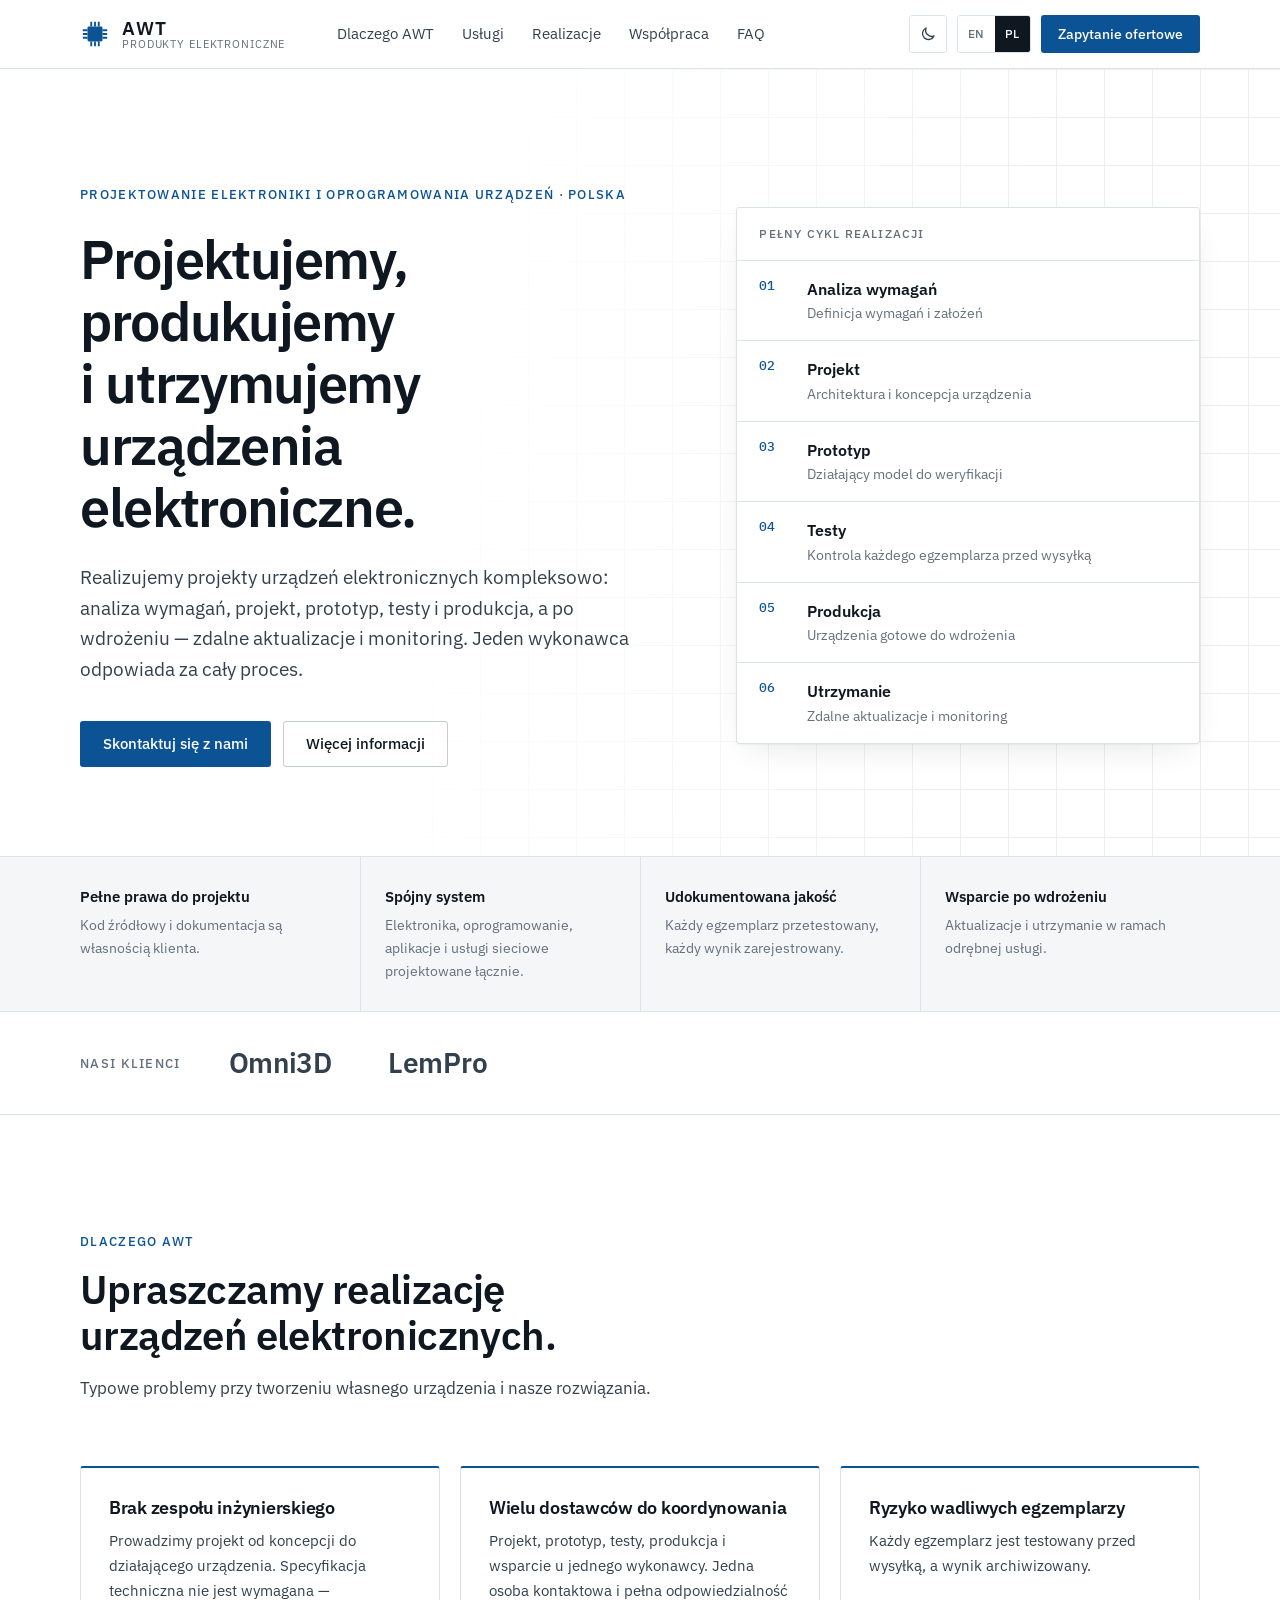
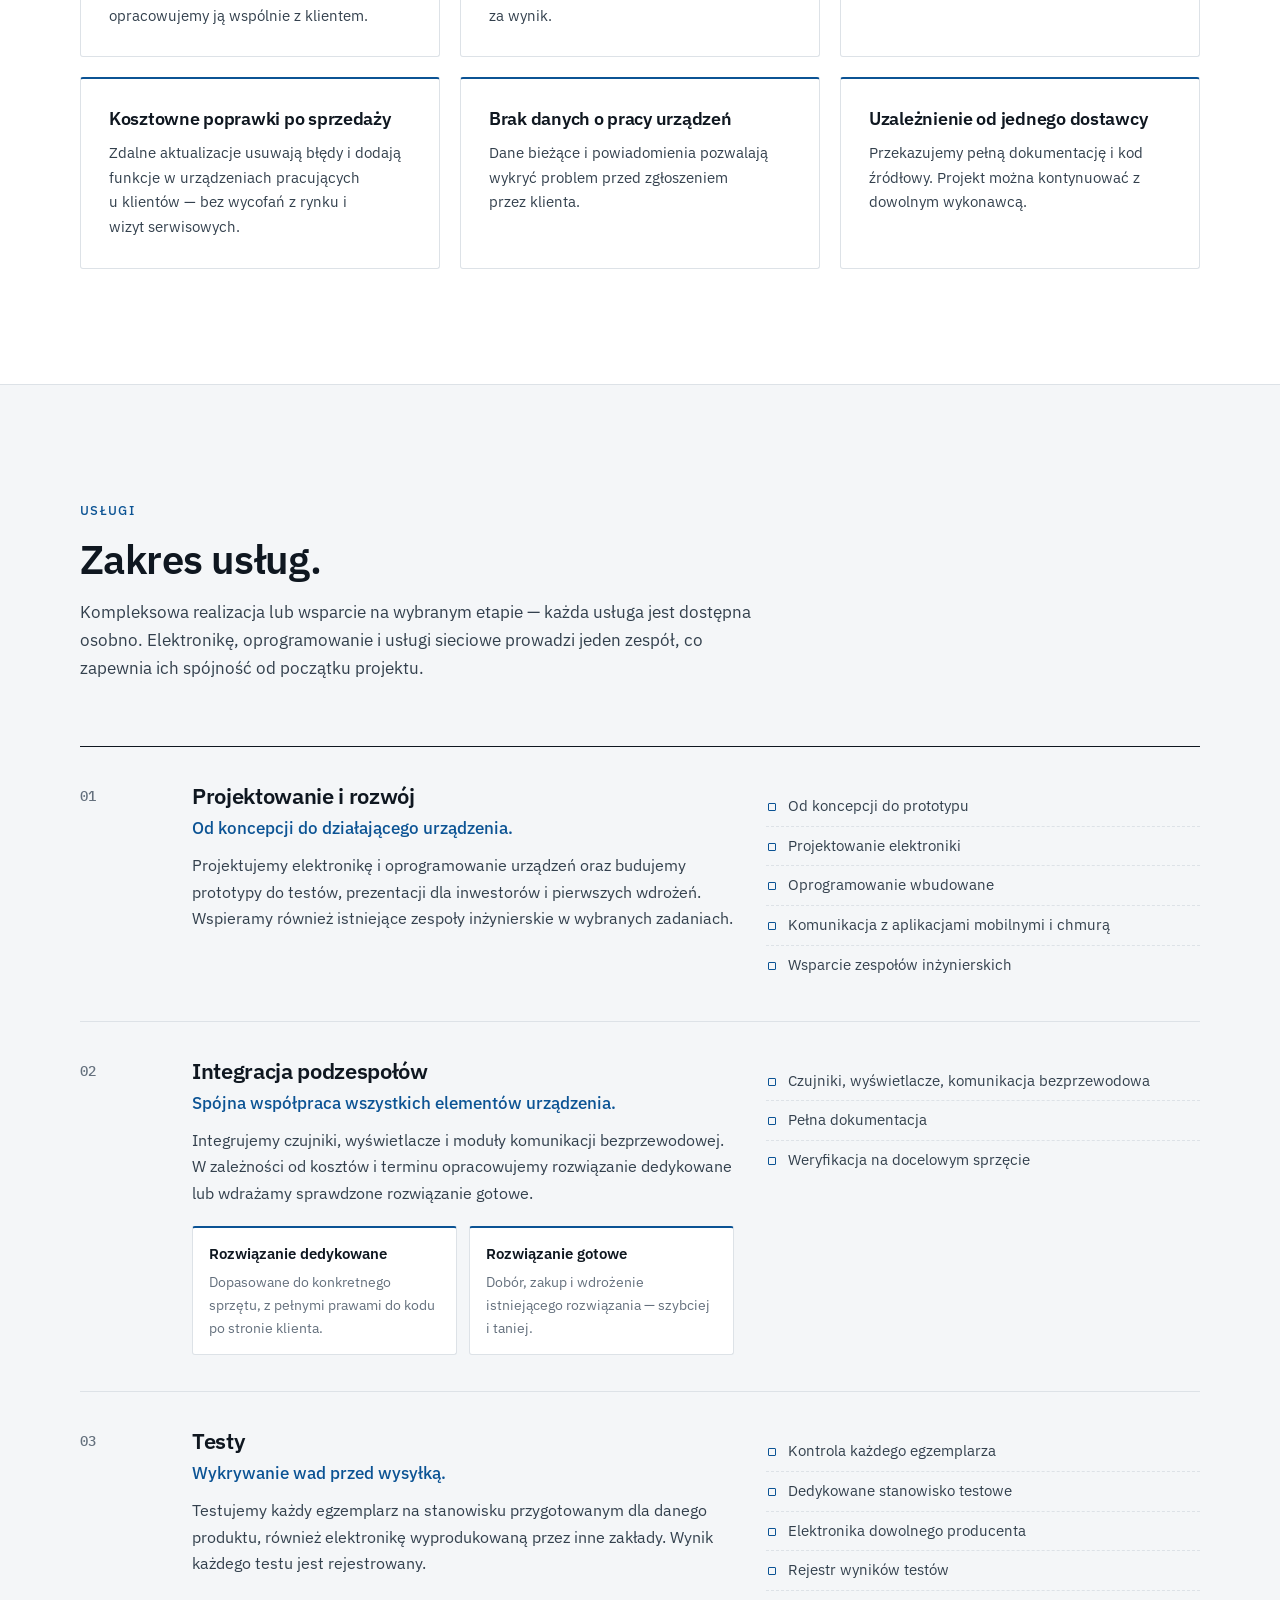
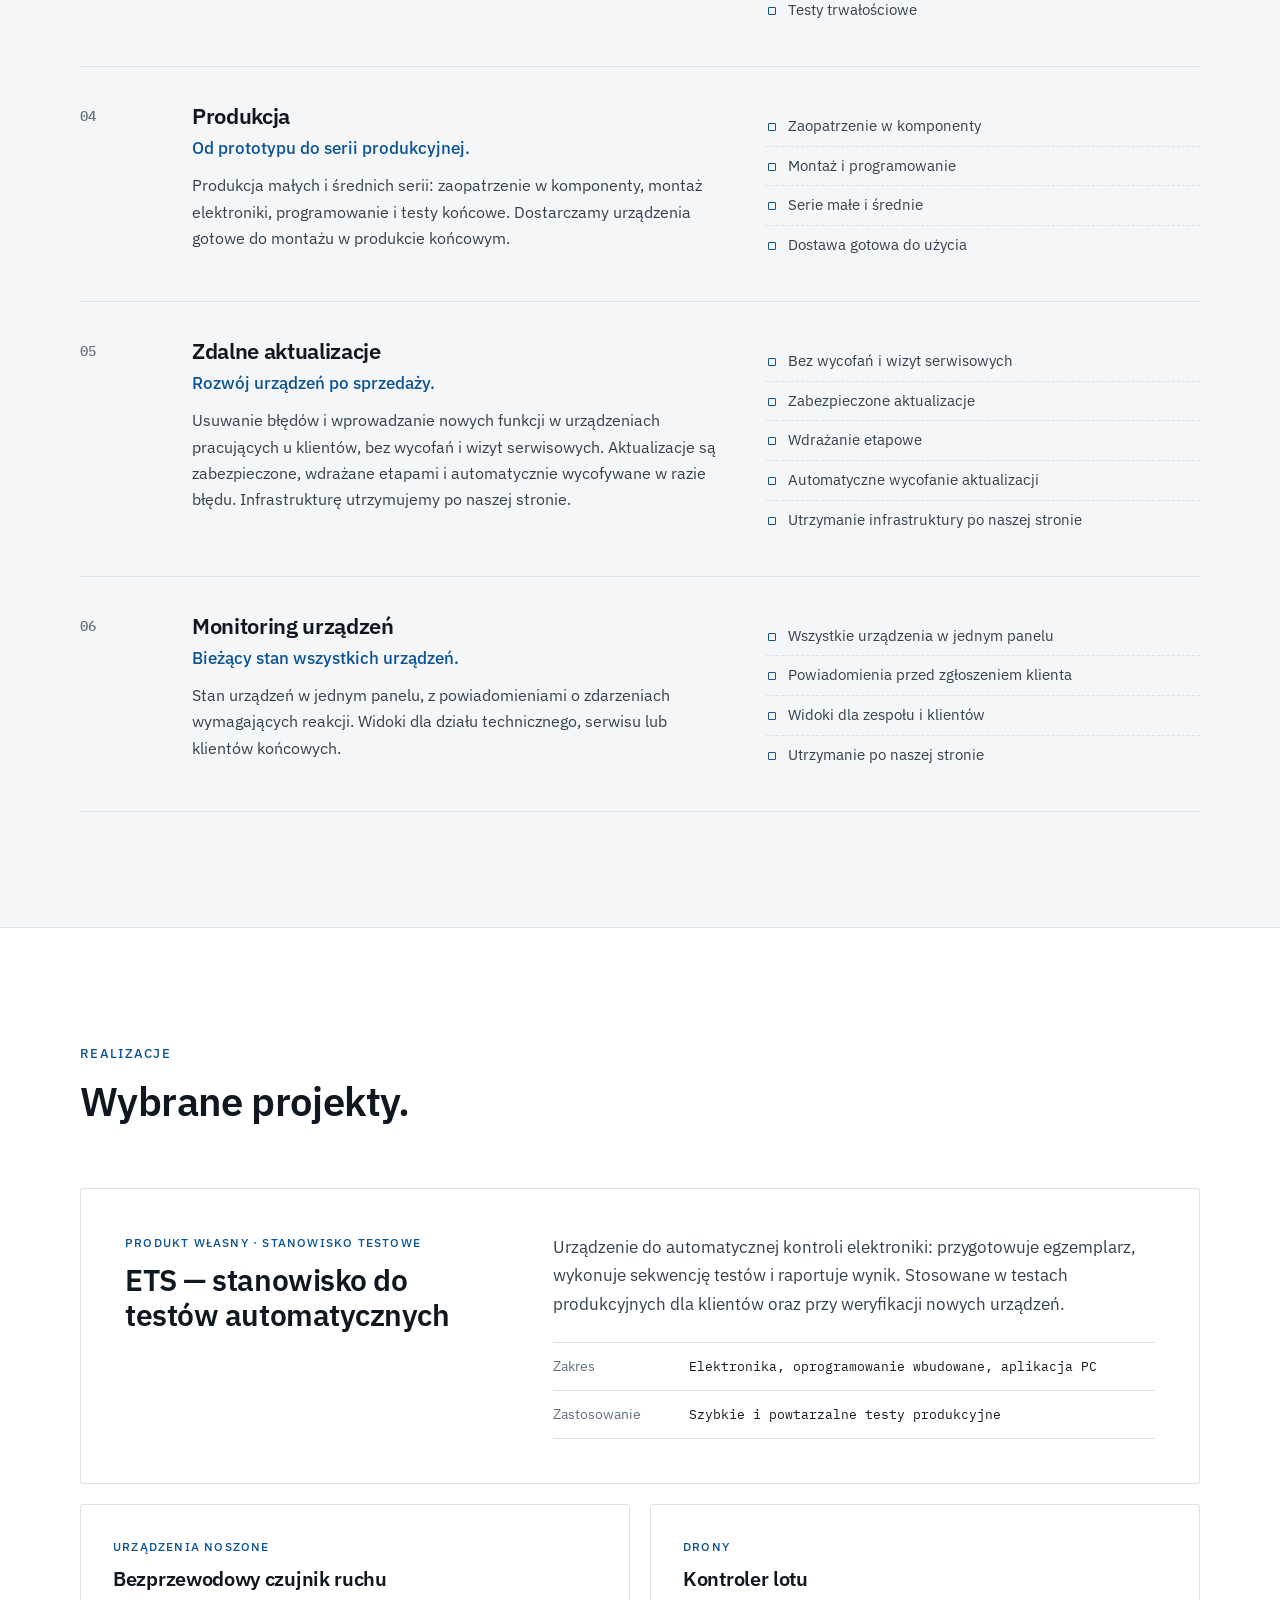
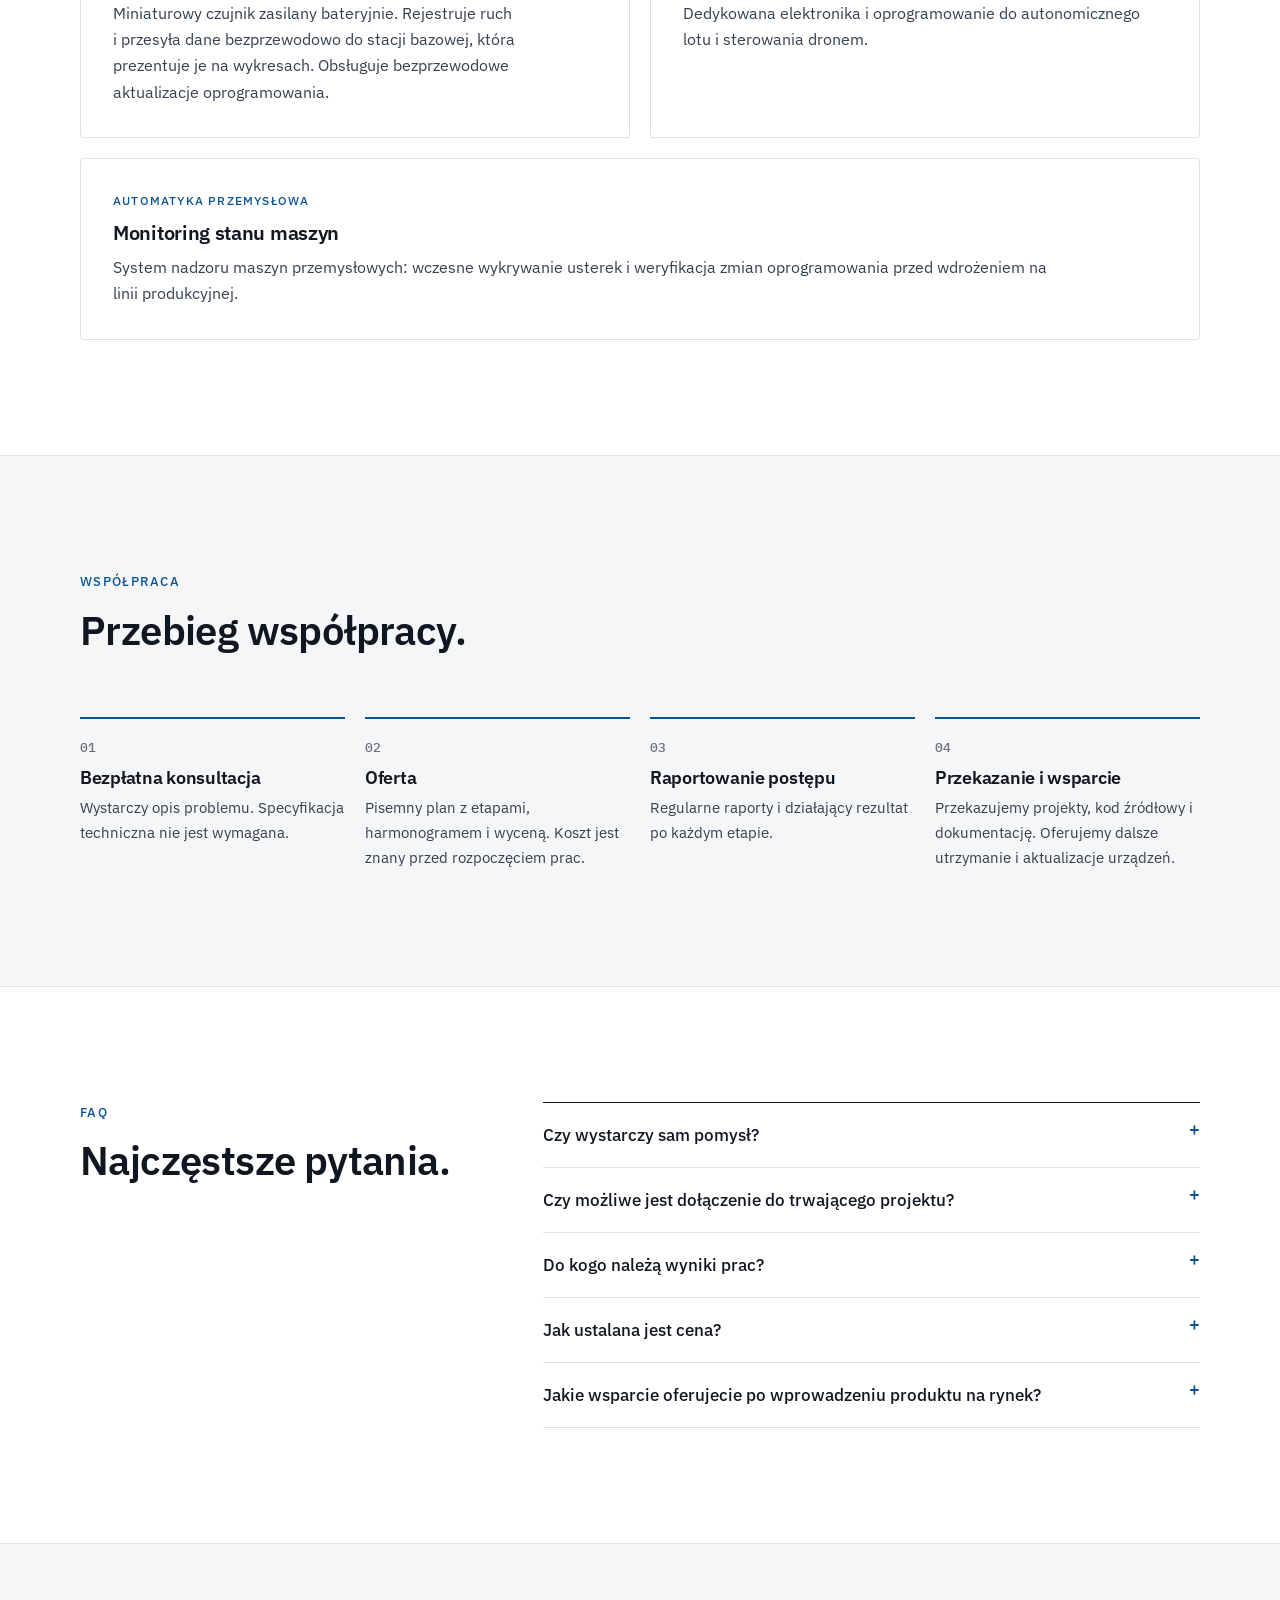
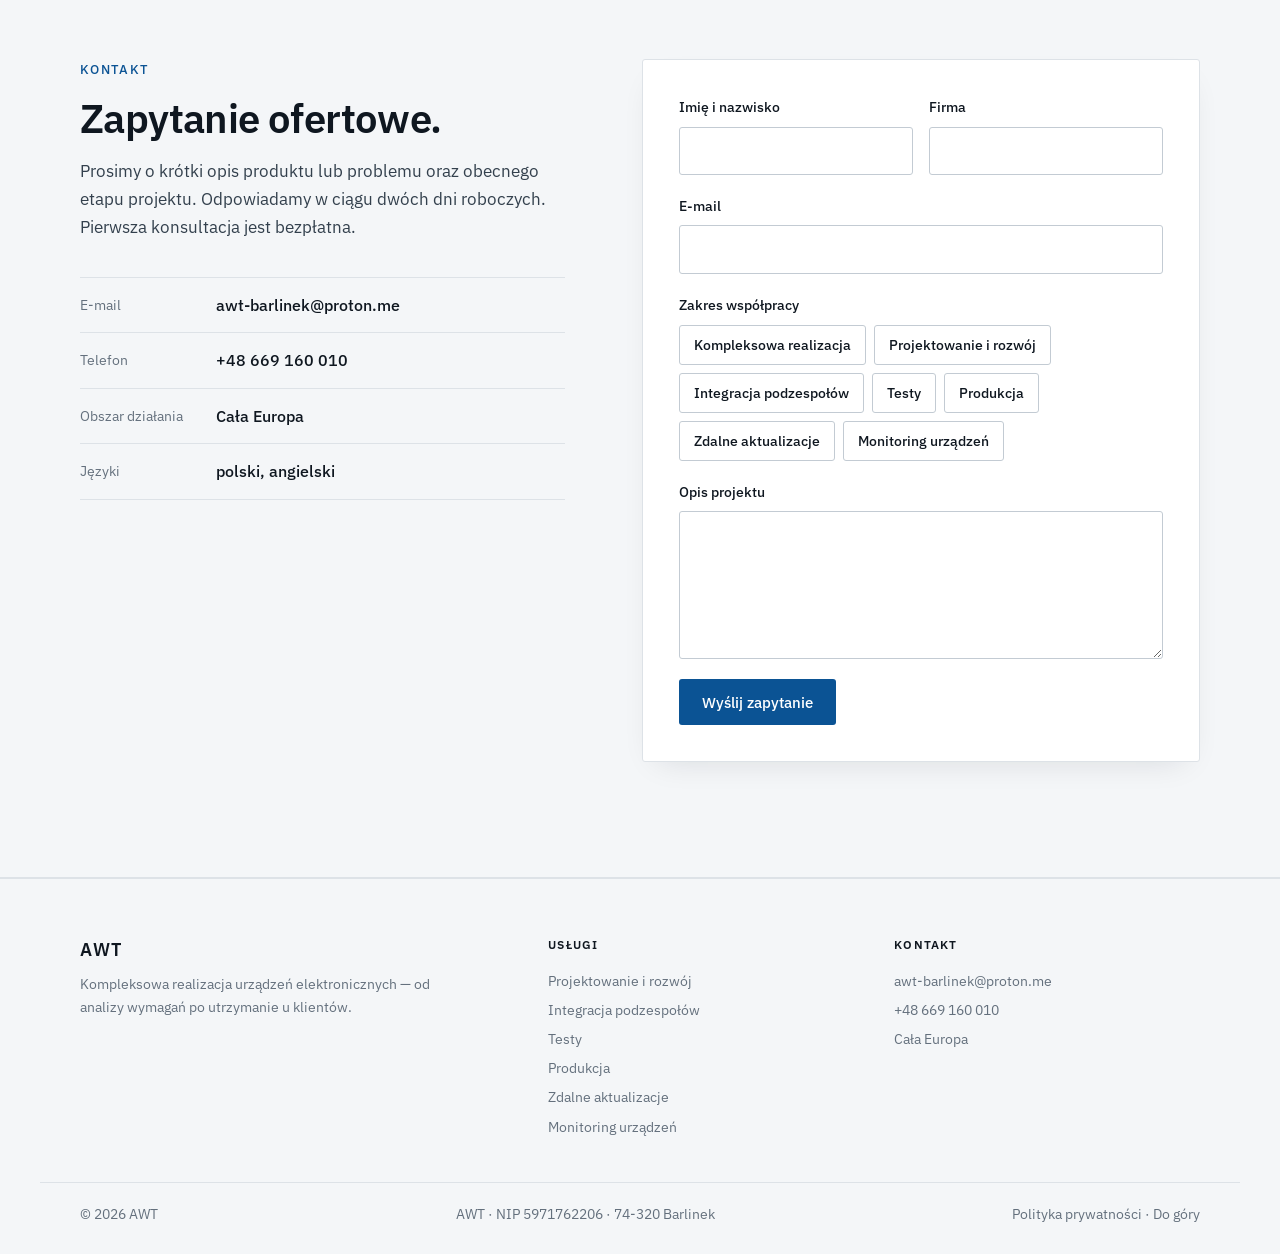
==== commit 49901f66: "Replace Polish hero heading with a direct statement Co-Authored-By: Claude Opus 5.5 <noreply@anthrop" ====
--- a/pl/index.html
+++ b/pl/index.html
@@ -90,7 +90,7 @@
       <div class="wrap hero__grid">
         <div class="hero__copy">
           <p class="kicker" data-i18n="hero.kicker">Projektowanie elektroniki i oprogramowania urządzeń · Polska</p>
-          <h1 data-i18n="hero.title">Od koncepcji do gotowego urządzenia. Z obsługą po wdrożeniu.</h1>
+          <h1 data-i18n="hero.title">Projektujemy, produkujemy i utrzymujemy urządzenia elektroniczne.</h1>
           <p class="lede" data-i18n="hero.lede">Realizujemy projekty urządzeń elektronicznych kompleksowo: analiza wymagań, projekt, prototyp, testy i produkcja, a po wdrożeniu — zdalne aktualizacje i monitoring. Jeden wykonawca odpowiada za cały proces.</p>
           <div class="hero__actions">
             <a class="btn btn--primary" href="#contact" data-i18n="hero.cta">Skontaktuj się z nami</a>
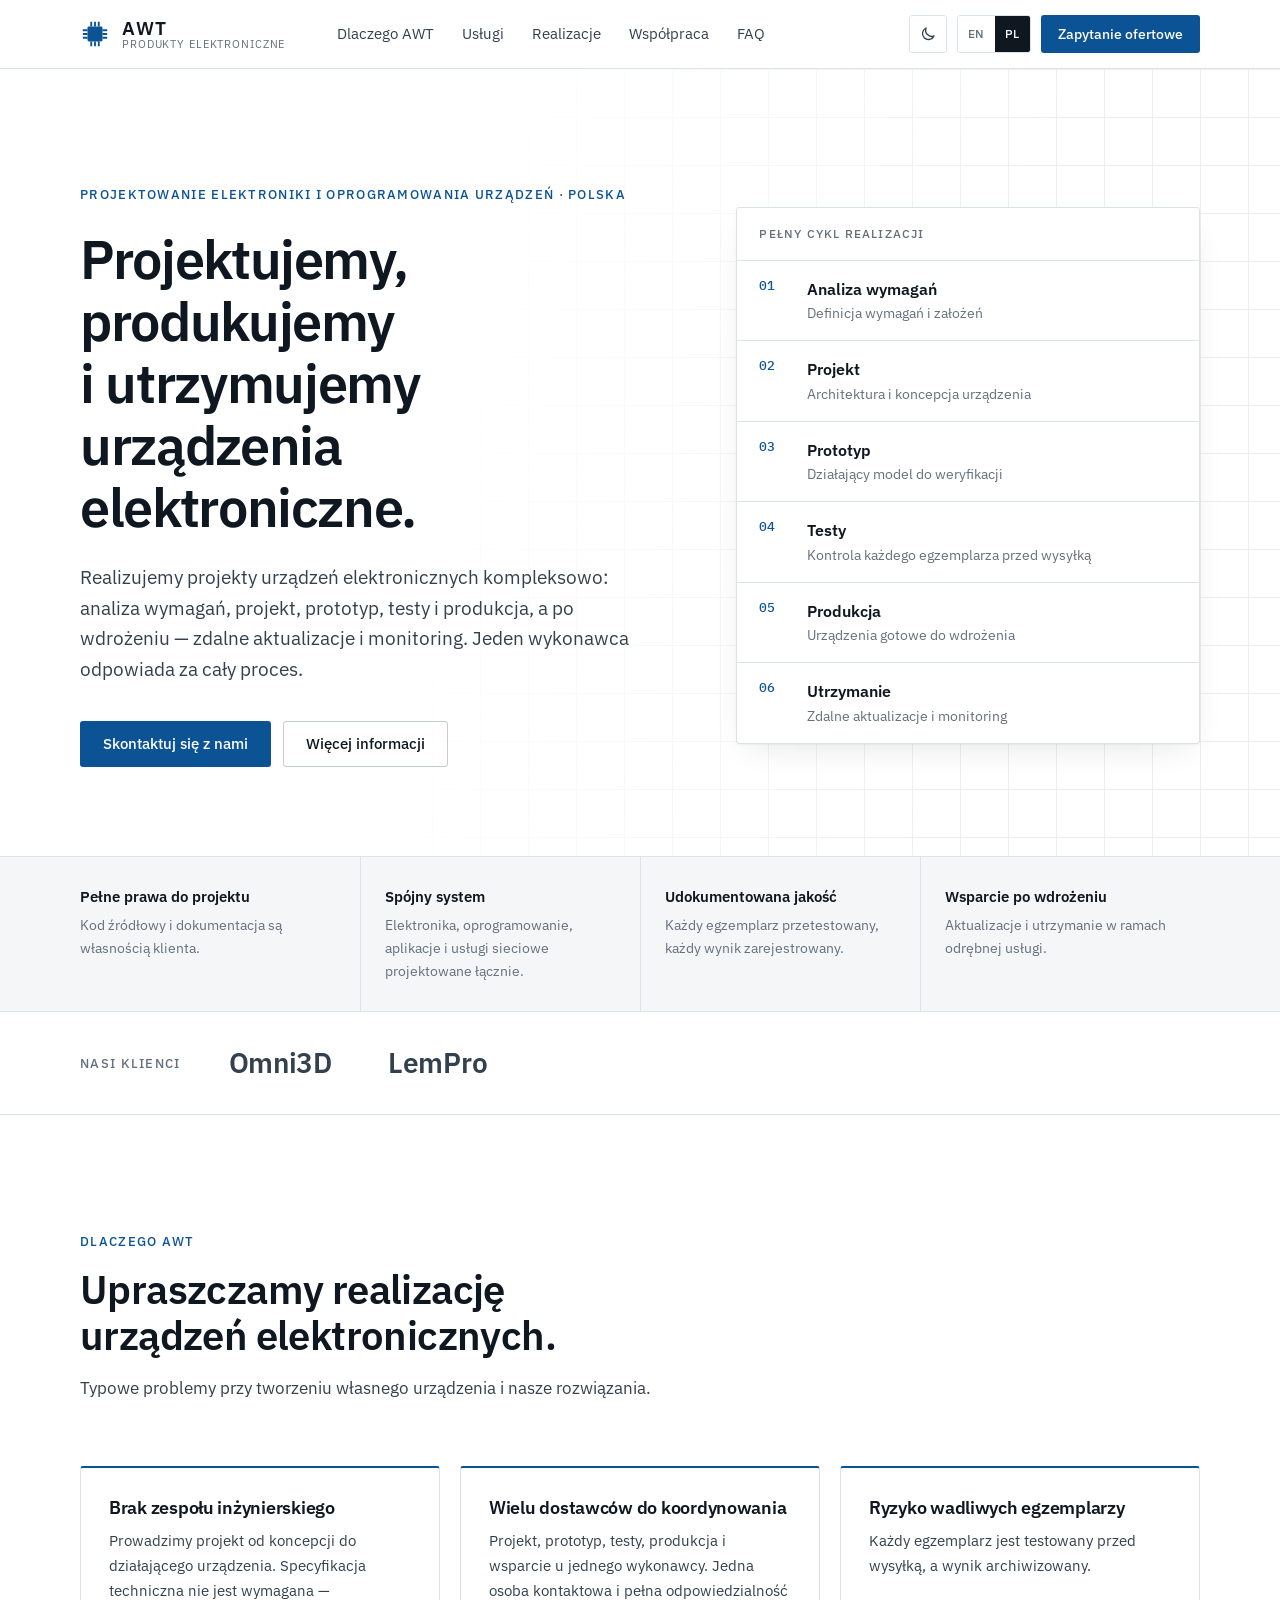
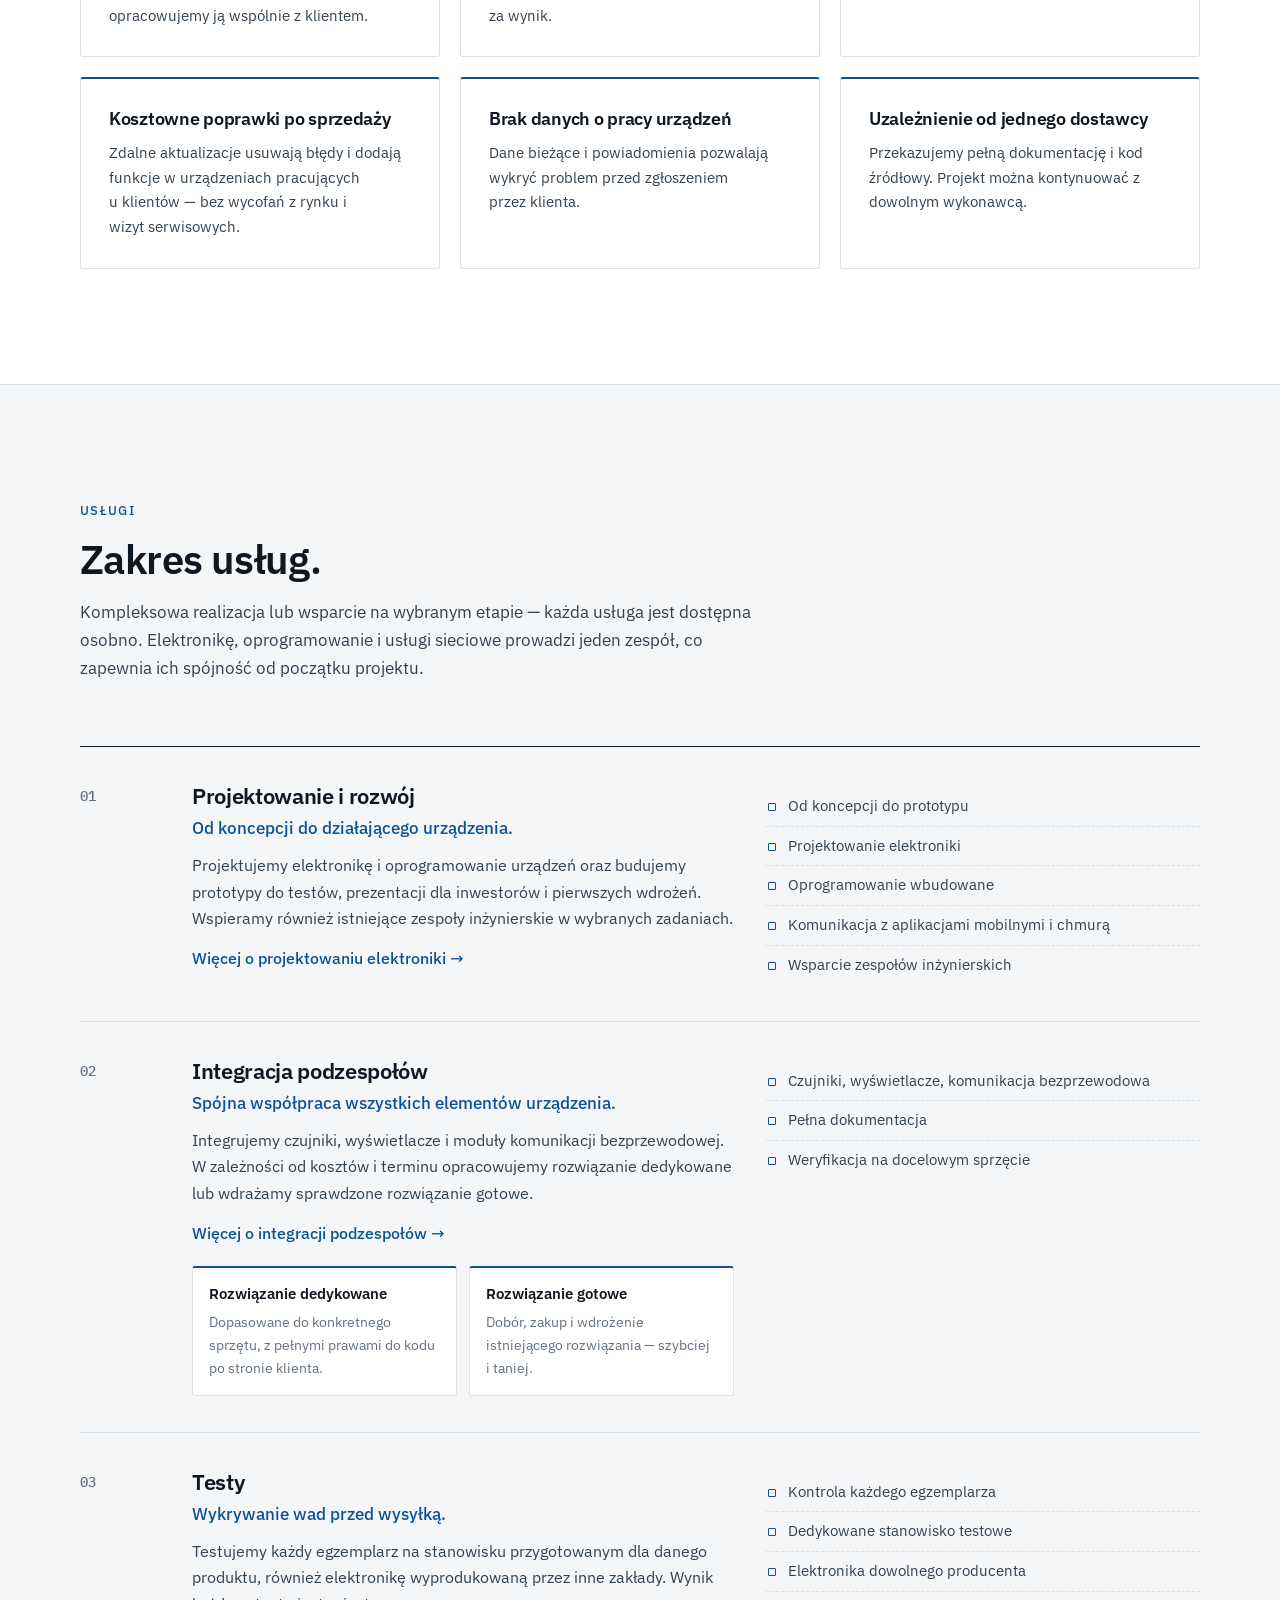
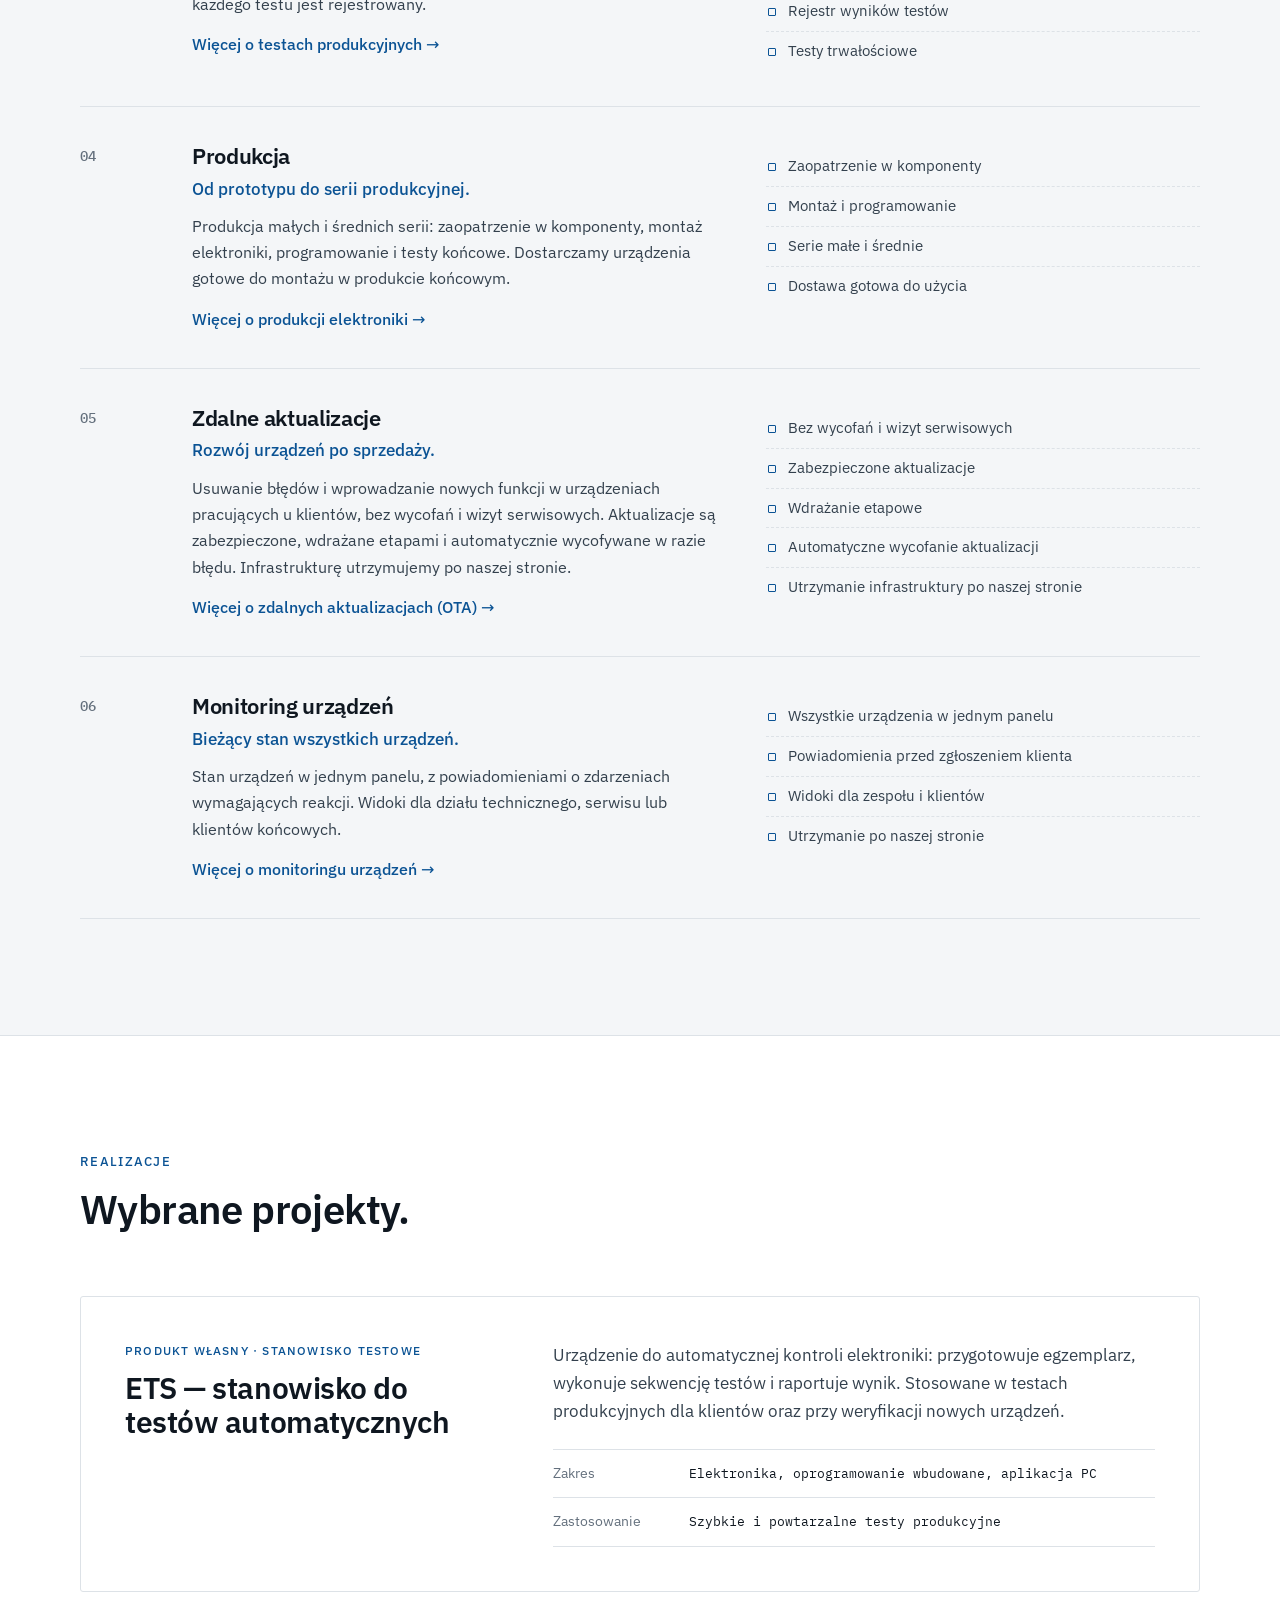
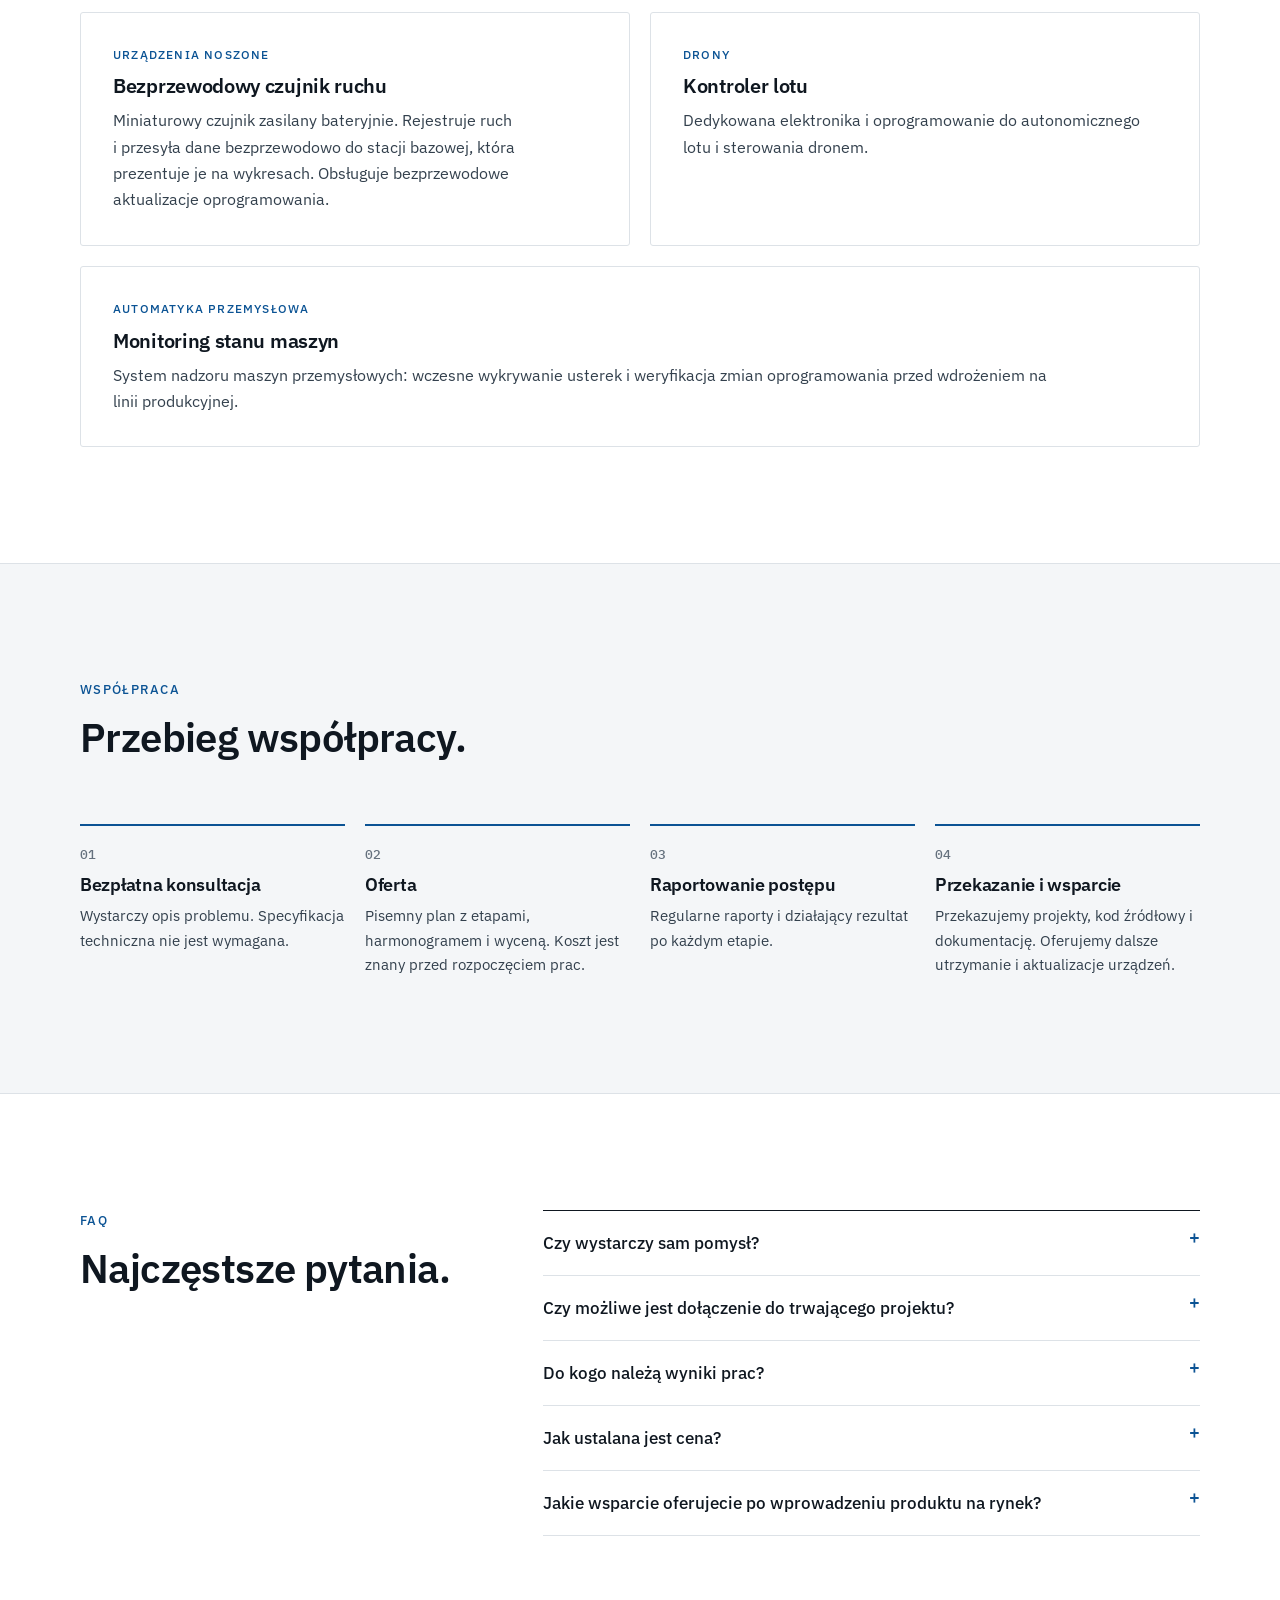
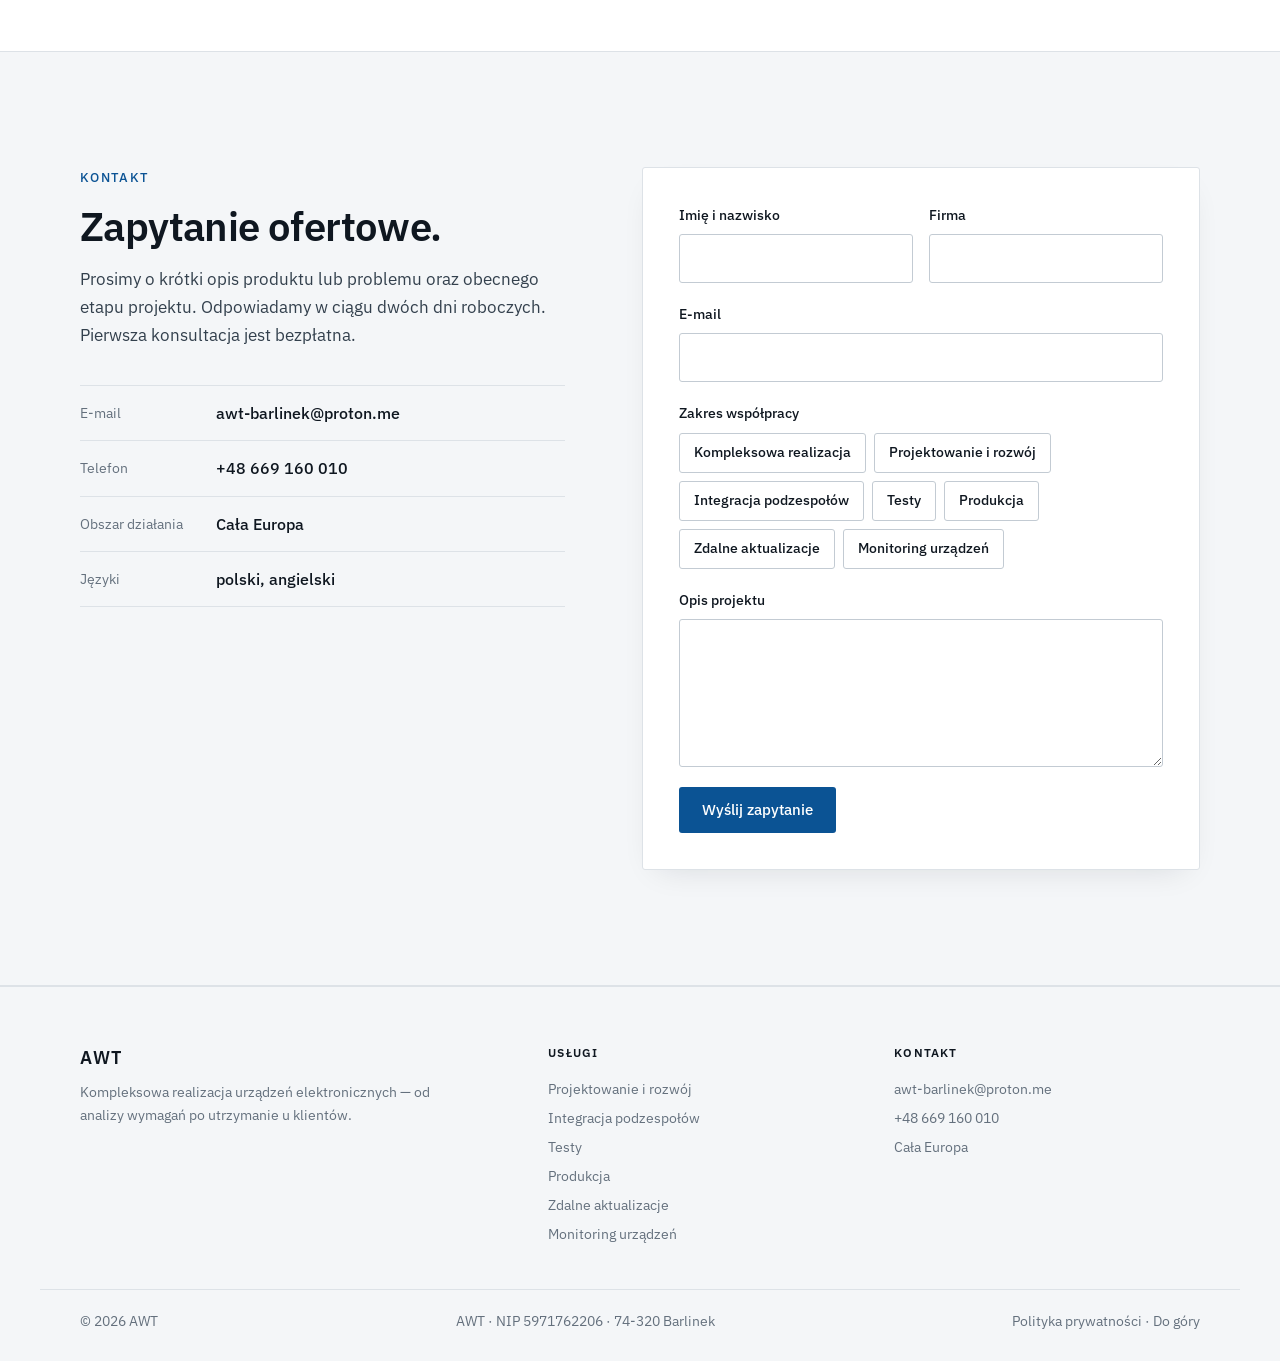
==== commit b26b5282: "Add a page per service (EN/PL) and generate the sitemap - content/services.json holds the text for s" ====
--- a/pl/index.html
+++ b/pl/index.html
@@ -168,6 +168,7 @@
               <h3 data-i18n="s1.title">Projektowanie i rozwój</h3>
               <p class="service__pitch" data-i18n="s1.pitch">Od koncepcji do działającego urządzenia.</p>
               <p data-i18n="s1.text">Projektujemy elektronikę i oprogramowanie urządzeń oraz budujemy prototypy do testów, prezentacji dla inwestorów i pierwszych wdrożeń. Wspieramy również istniejące zespoły inżynierskie w wybranych zadaniach.</p>
+              <p class="service__more"><a href="uslugi/projektowanie-elektroniki/" data-i18n="s1.more">Więcej o projektowaniu elektroniki</a></p>
             </div>
             <ul class="deliv">
               <li data-i18n="s1.t1">Od koncepcji do prototypu</li>
@@ -184,6 +185,7 @@
               <h3 data-i18n="s6.title">Integracja podzespołów</h3>
               <p class="service__pitch" data-i18n="s6.pitch">Spójna współpraca wszystkich elementów urządzenia.</p>
               <p data-i18n="s6.text">Integrujemy czujniki, wyświetlacze i moduły komunikacji bezprzewodowej. W zależności od kosztów i terminu opracowujemy rozwiązanie dedykowane lub wdrażamy sprawdzone rozwiązanie gotowe.</p>
+              <p class="service__more"><a href="uslugi/integracja-podzespolow/" data-i18n="s6.more">Więcej o integracji podzespołów</a></p>
               <div class="options">
                 <div><p class="options__h" data-i18n="s6.o1">Rozwiązanie dedykowane</p><p data-i18n="s6.o1d">Dopasowane do konkretnego sprzętu, z pełnymi prawami do kodu po stronie klienta.</p></div>
                 <div><p class="options__h" data-i18n="s6.o2">Rozwiązanie gotowe</p><p data-i18n="s6.o2d">Dobór, zakup i wdrożenie istniejącego rozwiązania — szybciej i taniej.</p></div>
@@ -202,6 +204,7 @@
               <h3 data-i18n="s2.title">Testy</h3>
               <p class="service__pitch" data-i18n="s2.pitch">Wykrywanie wad przed wysyłką.</p>
               <p data-i18n="s2.text">Testujemy każdy egzemplarz na stanowisku przygotowanym dla danego produktu, również elektronikę wyprodukowaną przez inne zakłady. Wynik każdego testu jest rejestrowany.</p>
+              <p class="service__more"><a href="uslugi/testowanie-elektroniki/" data-i18n="s2.more">Więcej o testach produkcyjnych</a></p>
             </div>
             <ul class="deliv">
               <li data-i18n="s2.t1">Kontrola każdego egzemplarza</li>
@@ -218,6 +221,7 @@
               <h3 data-i18n="s5.title">Produkcja</h3>
               <p class="service__pitch" data-i18n="s5.pitch">Od prototypu do serii produkcyjnej.</p>
               <p data-i18n="s5.text">Produkcja małych i średnich serii: zaopatrzenie w komponenty, montaż elektroniki, programowanie i testy końcowe. Dostarczamy urządzenia gotowe do montażu w produkcie końcowym.</p>
+              <p class="service__more"><a href="uslugi/produkcja-elektroniki/" data-i18n="s5.more">Więcej o produkcji elektroniki</a></p>
             </div>
             <ul class="deliv">
               <li data-i18n="s5.t1">Zaopatrzenie w komponenty</li>
@@ -233,6 +237,7 @@
               <h3 data-i18n="s3.title">Zdalne aktualizacje</h3>
               <p class="service__pitch" data-i18n="s3.pitch">Rozwój urządzeń po sprzedaży.</p>
               <p data-i18n="s3.text">Usuwanie błędów i wprowadzanie nowych funkcji w urządzeniach pracujących u klientów, bez wycofań i wizyt serwisowych. Aktualizacje są zabezpieczone, wdrażane etapami i automatycznie wycofywane w razie błędu. Infrastrukturę utrzymujemy po naszej stronie.</p>
+              <p class="service__more"><a href="uslugi/aktualizacje-ota/" data-i18n="s3.more">Więcej o zdalnych aktualizacjach (OTA)</a></p>
             </div>
             <ul class="deliv">
               <li data-i18n="s3.t1">Bez wycofań i wizyt serwisowych</li>
@@ -249,6 +254,7 @@
               <h3 data-i18n="s4.title">Monitoring urządzeń</h3>
               <p class="service__pitch" data-i18n="s4.pitch">Bieżący stan wszystkich urządzeń.</p>
               <p data-i18n="s4.text">Stan urządzeń w jednym panelu, z powiadomieniami o zdarzeniach wymagających reakcji. Widoki dla działu technicznego, serwisu lub klientów końcowych.</p>
+              <p class="service__more"><a href="uslugi/monitoring-urzadzen/" data-i18n="s4.more">Więcej o monitoringu urządzeń</a></p>
             </div>
             <ul class="deliv">
               <li data-i18n="s4.t1">Wszystkie urządzenia w jednym panelu</li>
@@ -404,12 +410,12 @@
       <div>
         <p class="footer__h" data-i18n="services.eyebrow">Usługi</p>
         <ul>
-          <li><a href="#svc-dev" data-i18n="s1.title">Projektowanie i rozwój</a></li>
-          <li><a href="#svc-drv" data-i18n="s6.title">Integracja podzespołów</a></li>
-          <li><a href="#svc-test" data-i18n="s2.title">Testy</a></li>
-          <li><a href="#svc-prod" data-i18n="s5.title">Produkcja</a></li>
-          <li><a href="#svc-ota" data-i18n="s3.title">Zdalne aktualizacje</a></li>
-          <li><a href="#svc-tel" data-i18n="s4.title">Monitoring urządzeń</a></li>
+          <li><a href="uslugi/projektowanie-elektroniki/" data-i18n="s1.title">Projektowanie i rozwój</a></li>
+          <li><a href="uslugi/integracja-podzespolow/" data-i18n="s6.title">Integracja podzespołów</a></li>
+          <li><a href="uslugi/testowanie-elektroniki/" data-i18n="s2.title">Testy</a></li>
+          <li><a href="uslugi/produkcja-elektroniki/" data-i18n="s5.title">Produkcja</a></li>
+          <li><a href="uslugi/aktualizacje-ota/" data-i18n="s3.title">Zdalne aktualizacje</a></li>
+          <li><a href="uslugi/monitoring-urzadzen/" data-i18n="s4.title">Monitoring urządzeń</a></li>
         </ul>
       </div>
       <div>
--- a/styles.css
+++ b/styles.css
@@ -281,12 +281,37 @@
 .footer a:hover { color: var(--ink); }
 .footer__base { display: flex; flex-wrap: wrap; justify-content: space-between; gap: 8px 16px; padding-top: 20px; padding-bottom: 28px; border-top: 1px solid var(--line); }
 
+/* ---------- service pages ---------- */
+.service p.service__more { margin-top: 14px; }
+.service__more a { color: var(--accent); font-weight: 500; text-decoration: none; }
+.service__more a::after { content: " →"; }
+.service__more a:hover { text-decoration: underline; text-underline-offset: 3px; }
+.hero--page .wrap { position: relative; max-width: var(--wrap); }
+.hero--page h1 { max-width: 20em; }
+.crumbs { font-size: 14px; color: var(--muted); margin-bottom: 28px; }
+.crumbs a { text-decoration: none; }
+.crumbs a:hover { color: var(--ink); text-decoration: underline; text-underline-offset: 3px; }
+.crumbs span[aria-hidden] { margin: 0 6px; }
+.detail { display: grid; grid-template-columns: minmax(0, 1.4fr) minmax(0, 1fr); gap: clamp(40px, 6vw, 96px); align-items: start; }
+.detail__body > p { font-size: 17px; color: var(--ink-2); max-width: 38em; }
+.detail__body > p + p { margin-top: 16px; }
+.detail__h { font-size: 13px !important; font-weight: 500; letter-spacing: .1em; text-transform: uppercase; color: var(--accent); margin-bottom: 8px; }
+.deliv + .detail__h { margin-top: 32px; }
+.cta { display: grid; grid-template-columns: 1.4fr 1fr; gap: clamp(40px, 6vw, 96px); align-items: start; }
+.cta__alt { font-size: 14px; color: var(--muted); }
+.cta__alt a { color: var(--ink-2); }
+.related ul { border-top: 1px solid var(--ink); }
+.related li { border-bottom: 1px solid var(--line); }
+.related a { display: block; padding: 12px 0; text-decoration: none; font-weight: 500; }
+.related a:hover { color: var(--accent); }
+.footer a[aria-current="page"] { color: var(--ink); }
+
 /* ---------- responsive ---------- */
 @media (max-width: 1080px) {
   .nav { display: none; }
 }
 @media (max-width: 900px) {
-  .hero__grid, .contact, .faq, .case--feature { grid-template-columns: 1fr; }
+  .hero__grid, .contact, .faq, .case--feature, .detail, .cta { grid-template-columns: 1fr; }
   .service { grid-template-columns: 56px 1fr; }
   .service .deliv { grid-column: 2; }
   .strip__grid, .steps, .pains { grid-template-columns: 1fr 1fr; }
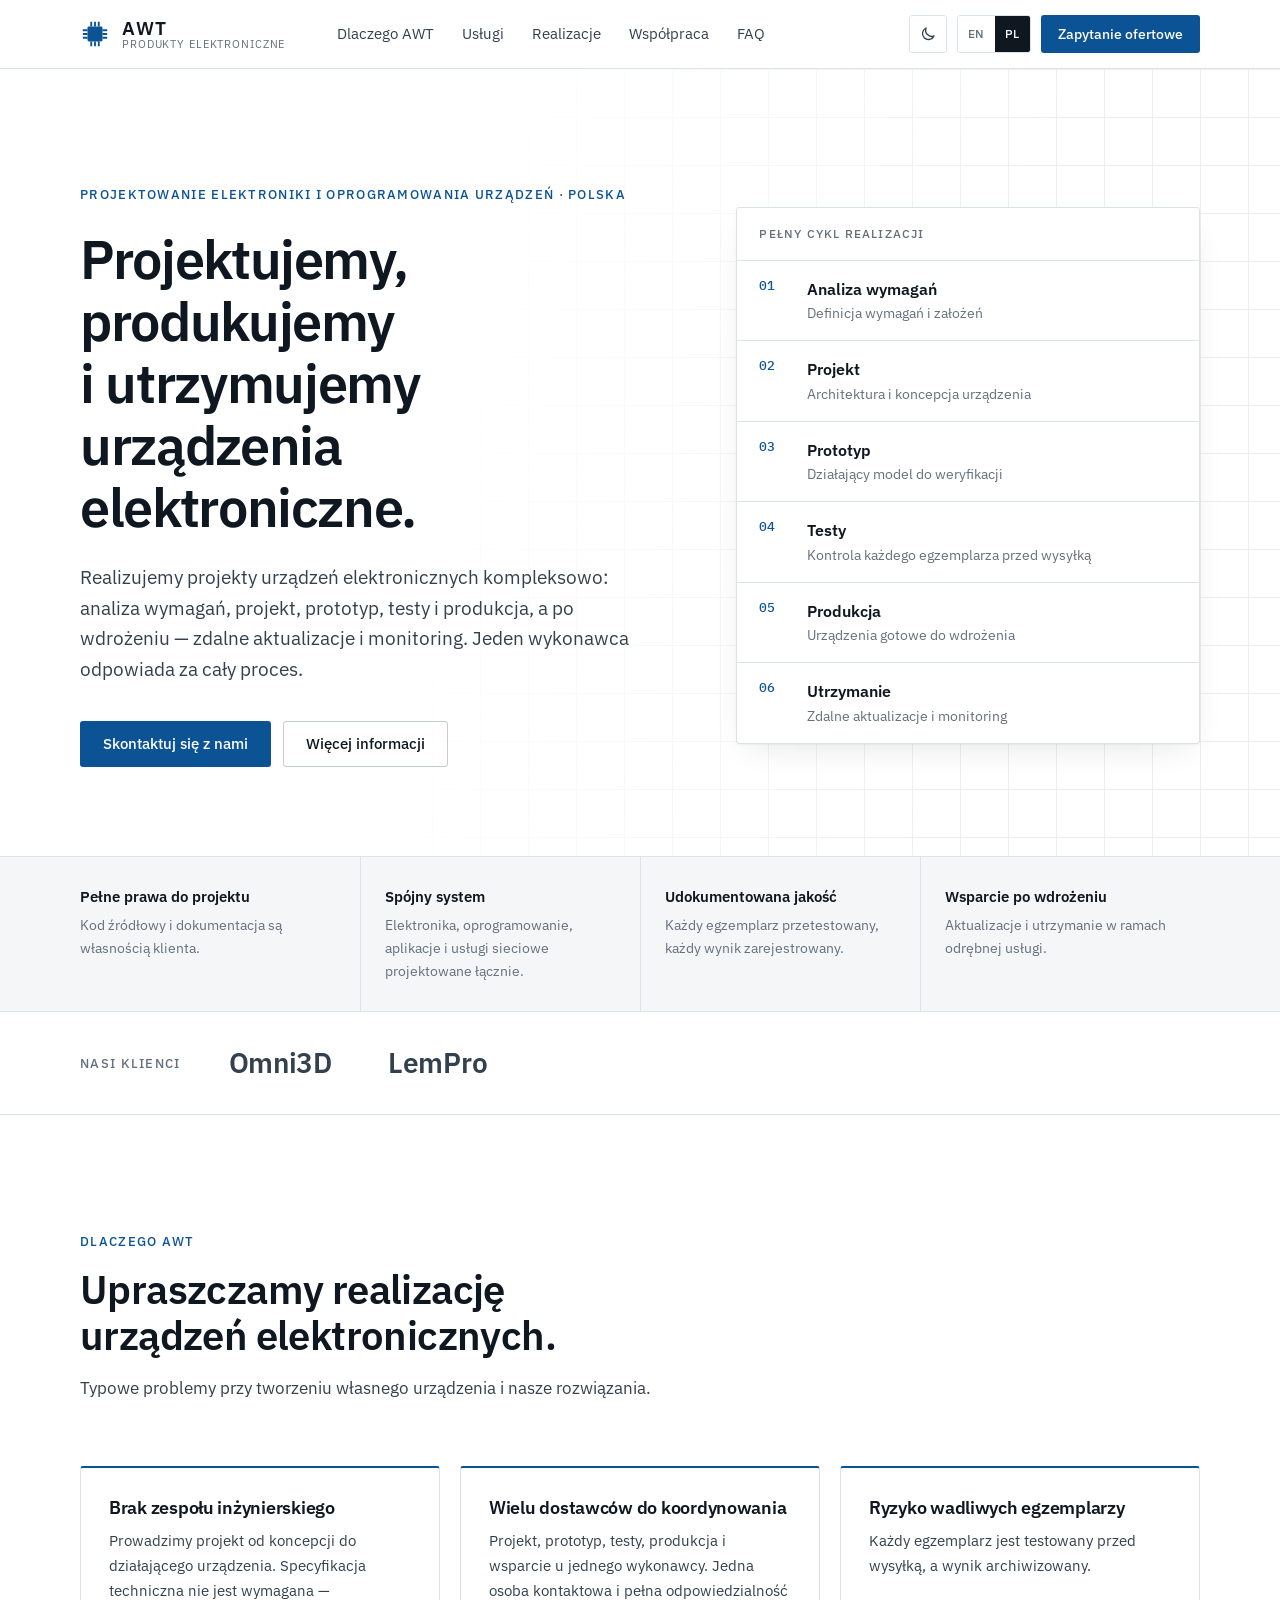
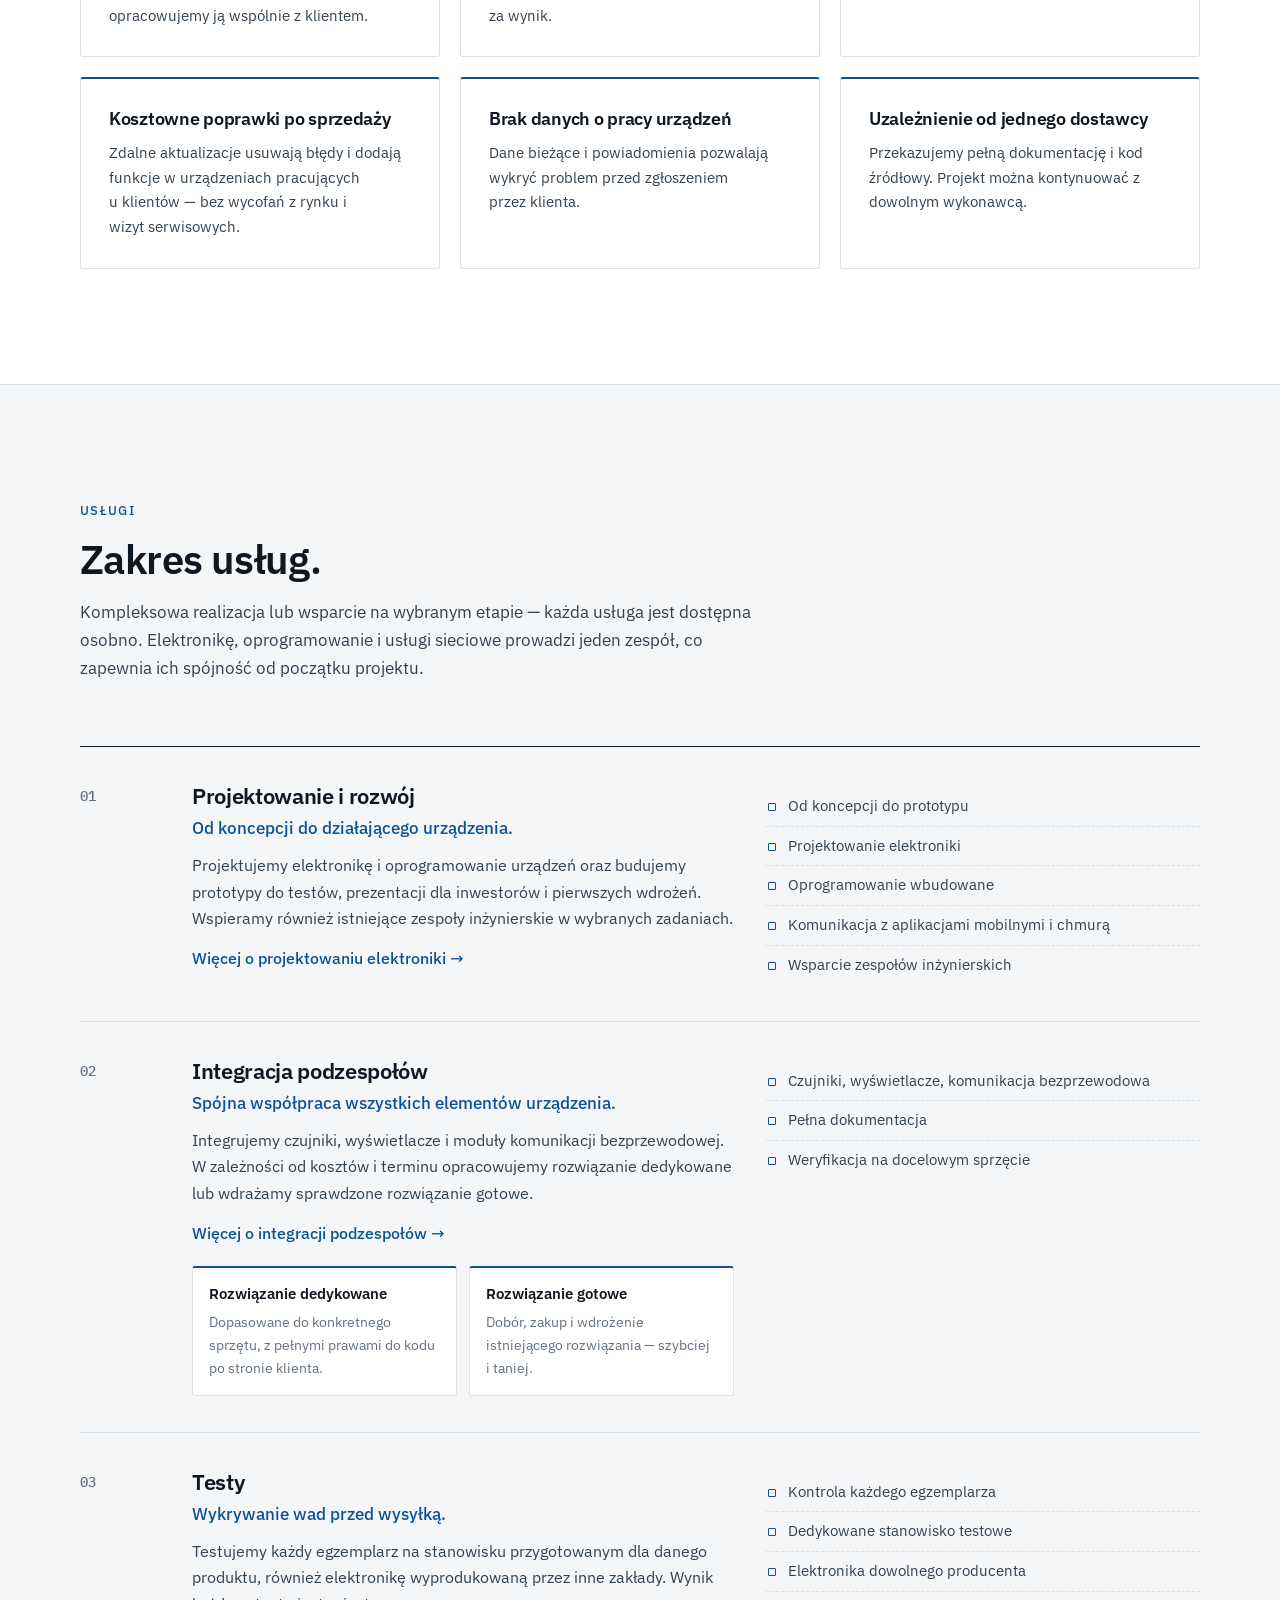
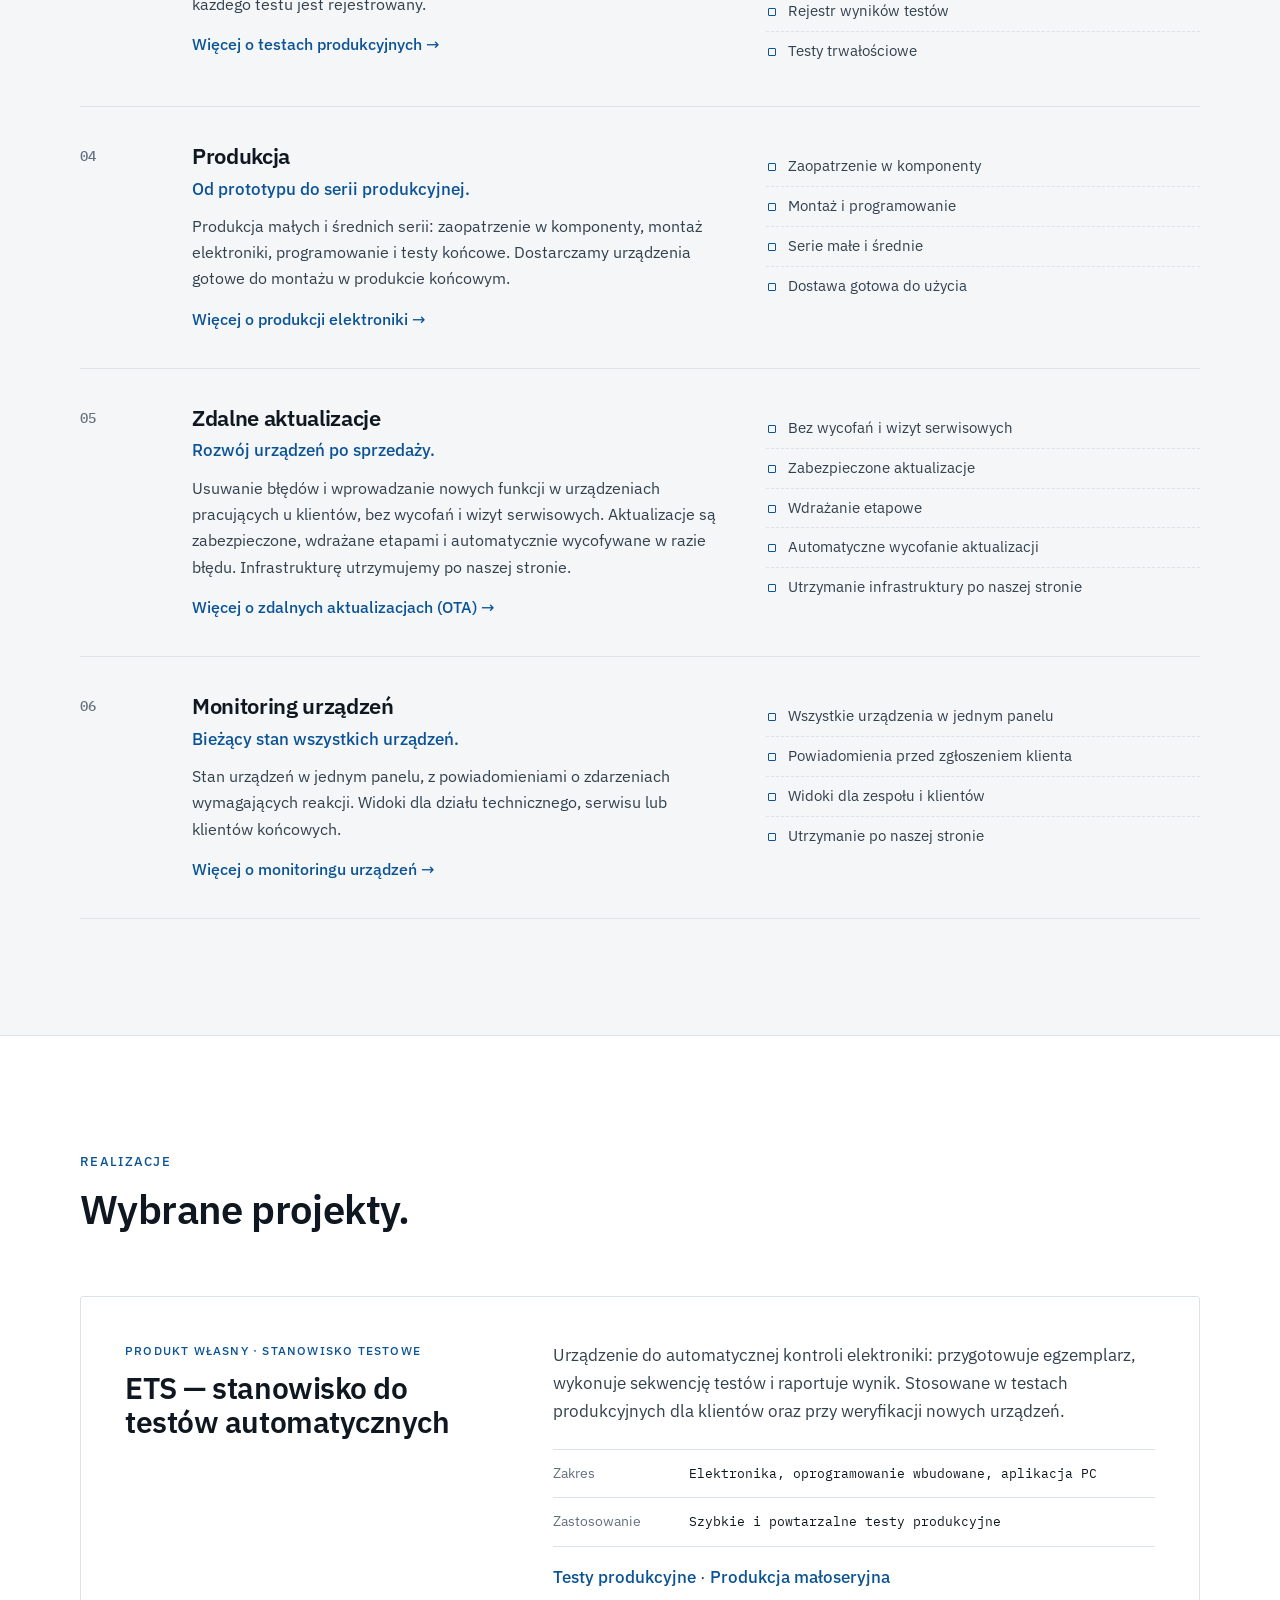
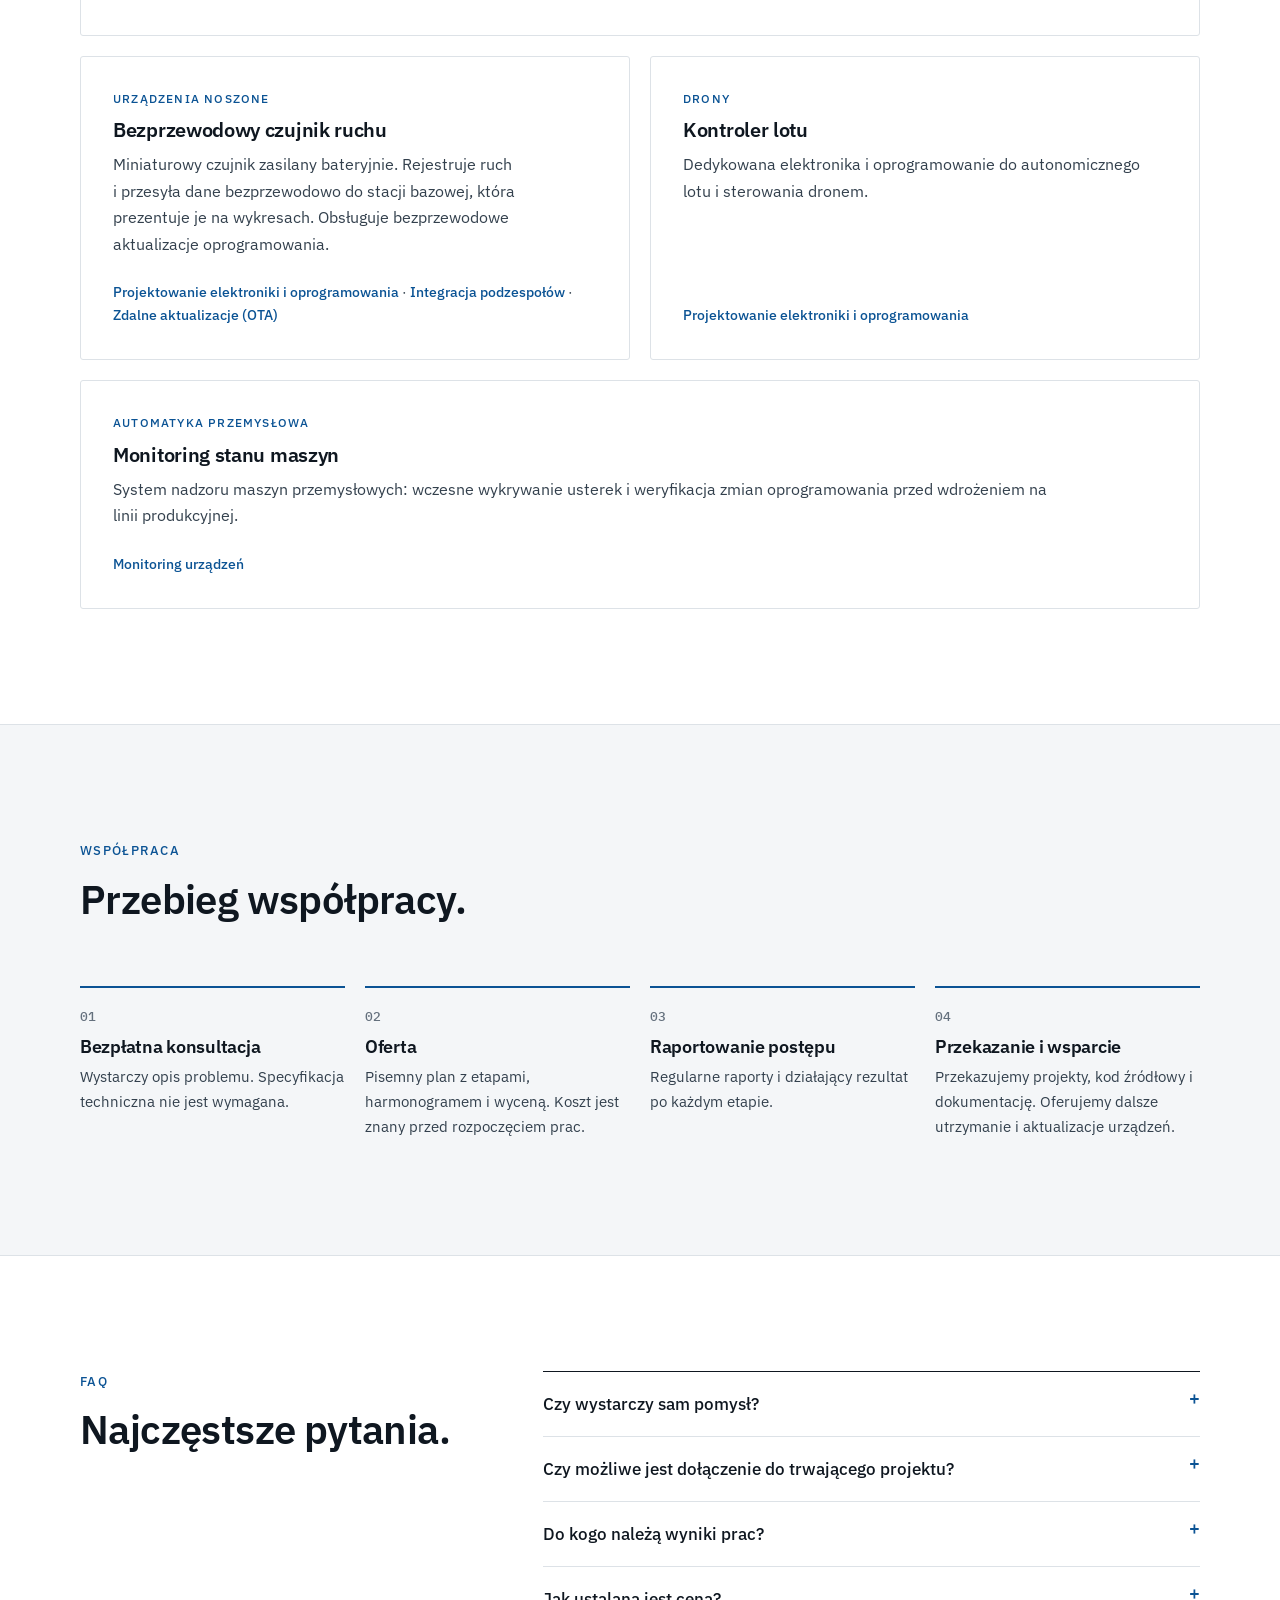
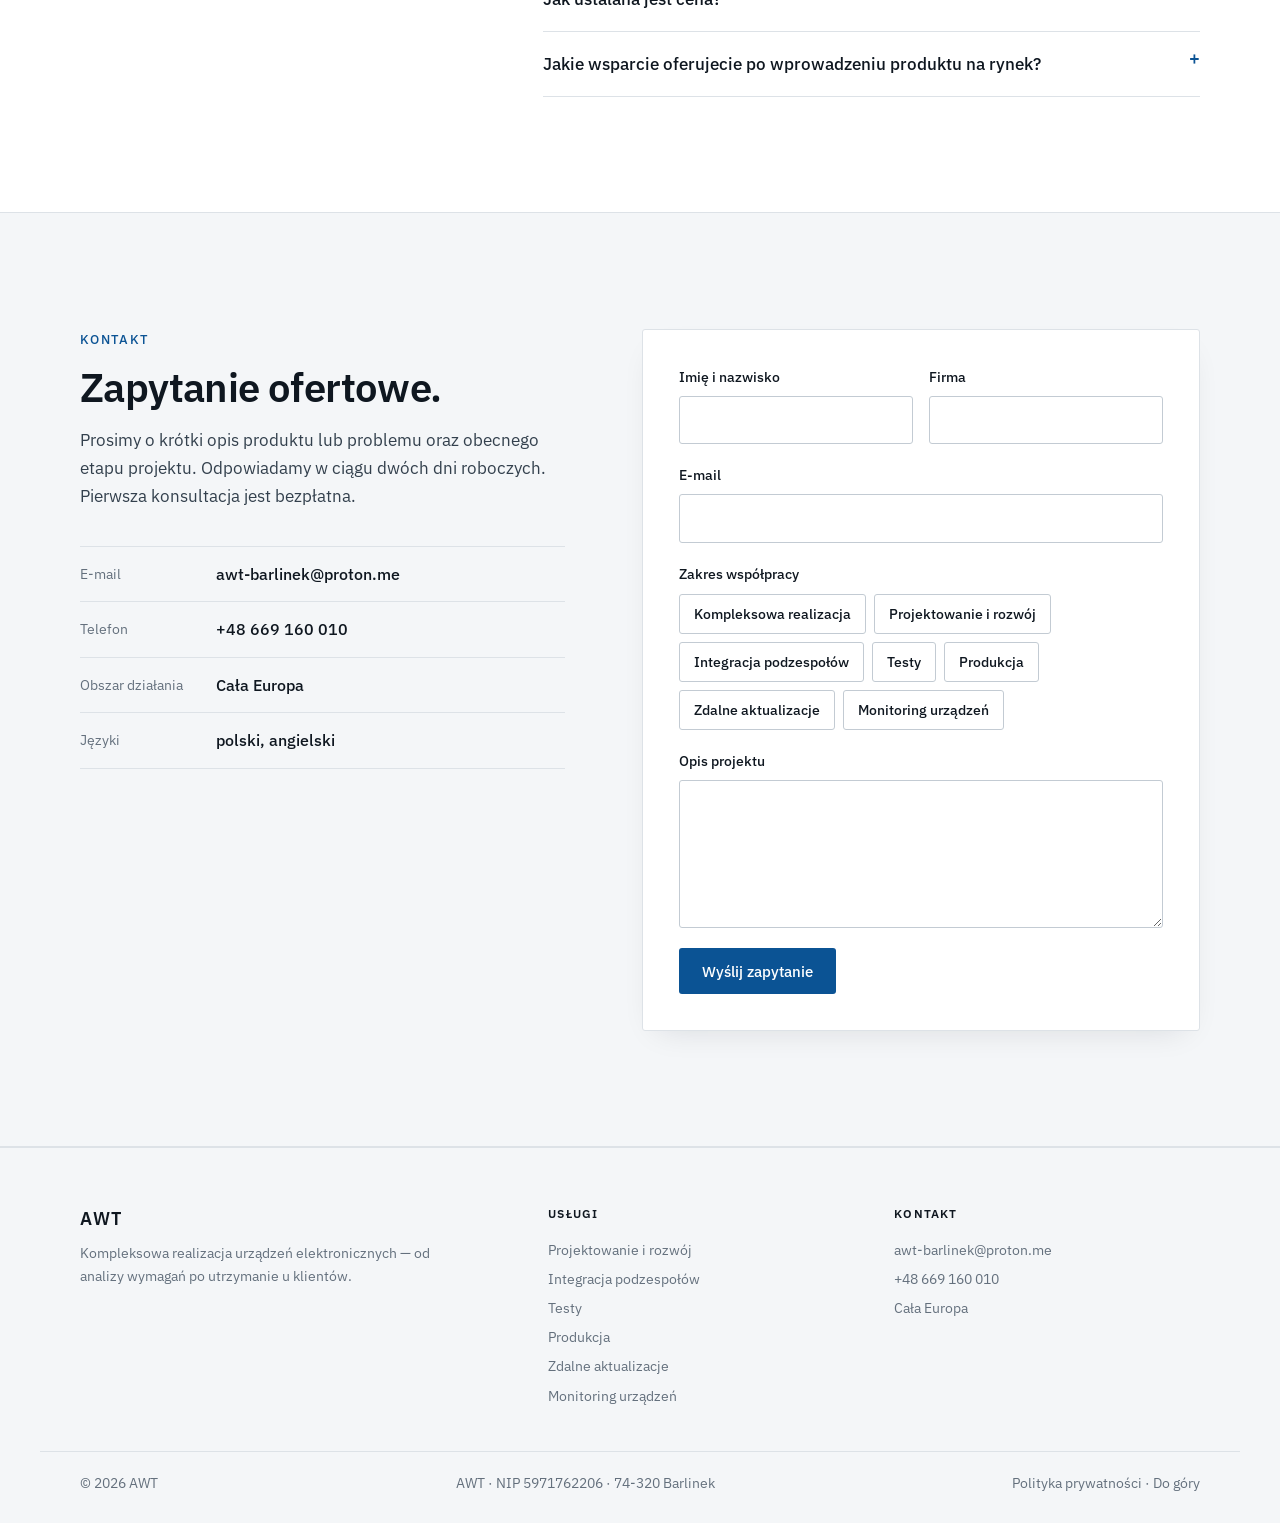
==== commit dd145bdb: "Add sitemap lastmod, page update dates and service cross-links - build_services.py tracks a content " ====
--- a/pl/index.html
+++ b/pl/index.html
@@ -287,6 +287,7 @@
                 <div><dt data-i18n="f.scope">Zakres</dt><dd data-i18n="p1.scope">Elektronika, oprogramowanie wbudowane, aplikacja PC</dd></div>
                 <div><dt data-i18n="f.use">Zastosowanie</dt><dd data-i18n="p1.use">Szybkie i powtarzalne testy produkcyjne</dd></div>
               </dl>
+              <p class="case__links"><a href="uslugi/testowanie-elektroniki/" data-i18n="svc.s2">Testy produkcyjne</a> · <a href="uslugi/produkcja-elektroniki/" data-i18n="svc.s5">Produkcja małoseryjna</a></p>
             </div>
           </article>
 
@@ -294,12 +295,14 @@
             <p class="case__sector" data-i18n="p2.kind">Urządzenia noszone</p>
             <h3 data-i18n="p2.title">Bezprzewodowy czujnik ruchu</h3>
             <p data-i18n="p2.text">Miniaturowy czujnik zasilany bateryjnie. Rejestruje ruch i przesyła dane bezprzewodowo do stacji bazowej, która prezentuje je na wykresach. Obsługuje bezprzewodowe aktualizacje oprogramowania.</p>
+            <p class="case__links"><a href="uslugi/projektowanie-elektroniki/" data-i18n="svc.s1">Projektowanie elektroniki i oprogramowania</a> · <a href="uslugi/integracja-podzespolow/" data-i18n="svc.s6">Integracja podzespołów</a> · <a href="uslugi/aktualizacje-ota/" data-i18n="svc.s3">Zdalne aktualizacje (OTA)</a></p>
           </article>
 
           <article class="case">
             <p class="case__sector" data-i18n="p3.kind">Drony</p>
             <h3 data-i18n="p3.title">Kontroler lotu</h3>
             <p data-i18n="p3.text">Dedykowana elektronika i oprogramowanie do autonomicznego lotu i sterowania dronem.</p>
+            <p class="case__links"><a href="uslugi/projektowanie-elektroniki/" data-i18n="svc.s1">Projektowanie elektroniki i oprogramowania</a></p>
           </article>
 
 
@@ -307,6 +310,7 @@
             <p class="case__sector" data-i18n="p5.kind">Automatyka przemysłowa</p>
             <h3 data-i18n="p5.title">Monitoring stanu maszyn</h3>
             <p data-i18n="p5.text">System nadzoru maszyn przemysłowych: wczesne wykrywanie usterek i weryfikacja zmian oprogramowania przed wdrożeniem na linii produkcyjnej.</p>
+            <p class="case__links"><a href="uslugi/monitoring-urzadzen/" data-i18n="svc.s4">Monitoring urządzeń</a></p>
           </article>
         </div>
       </div>
--- a/styles.css
+++ b/styles.css
@@ -305,6 +305,12 @@
 .related a { display: block; padding: 12px 0; text-decoration: none; font-weight: 500; }
 .related a:hover { color: var(--accent); }
 .footer a[aria-current="page"] { color: var(--ink); }
+.detail__body > p a { color: var(--accent); text-underline-offset: 3px; }
+.detail__body > p.updated { margin-top: 28px; font-size: 14px; color: var(--muted); }
+.case__links { margin-top: auto; padding-top: 14px; font-size: 14px; }
+.case--feature .case__links { margin-top: 16px; padding-top: 0; }
+.case__links a { color: var(--accent); font-weight: 500; text-decoration: none; }
+.case__links a:hover { text-decoration: underline; text-underline-offset: 3px; }
 
 /* ---------- responsive ---------- */
 @media (max-width: 1080px) {
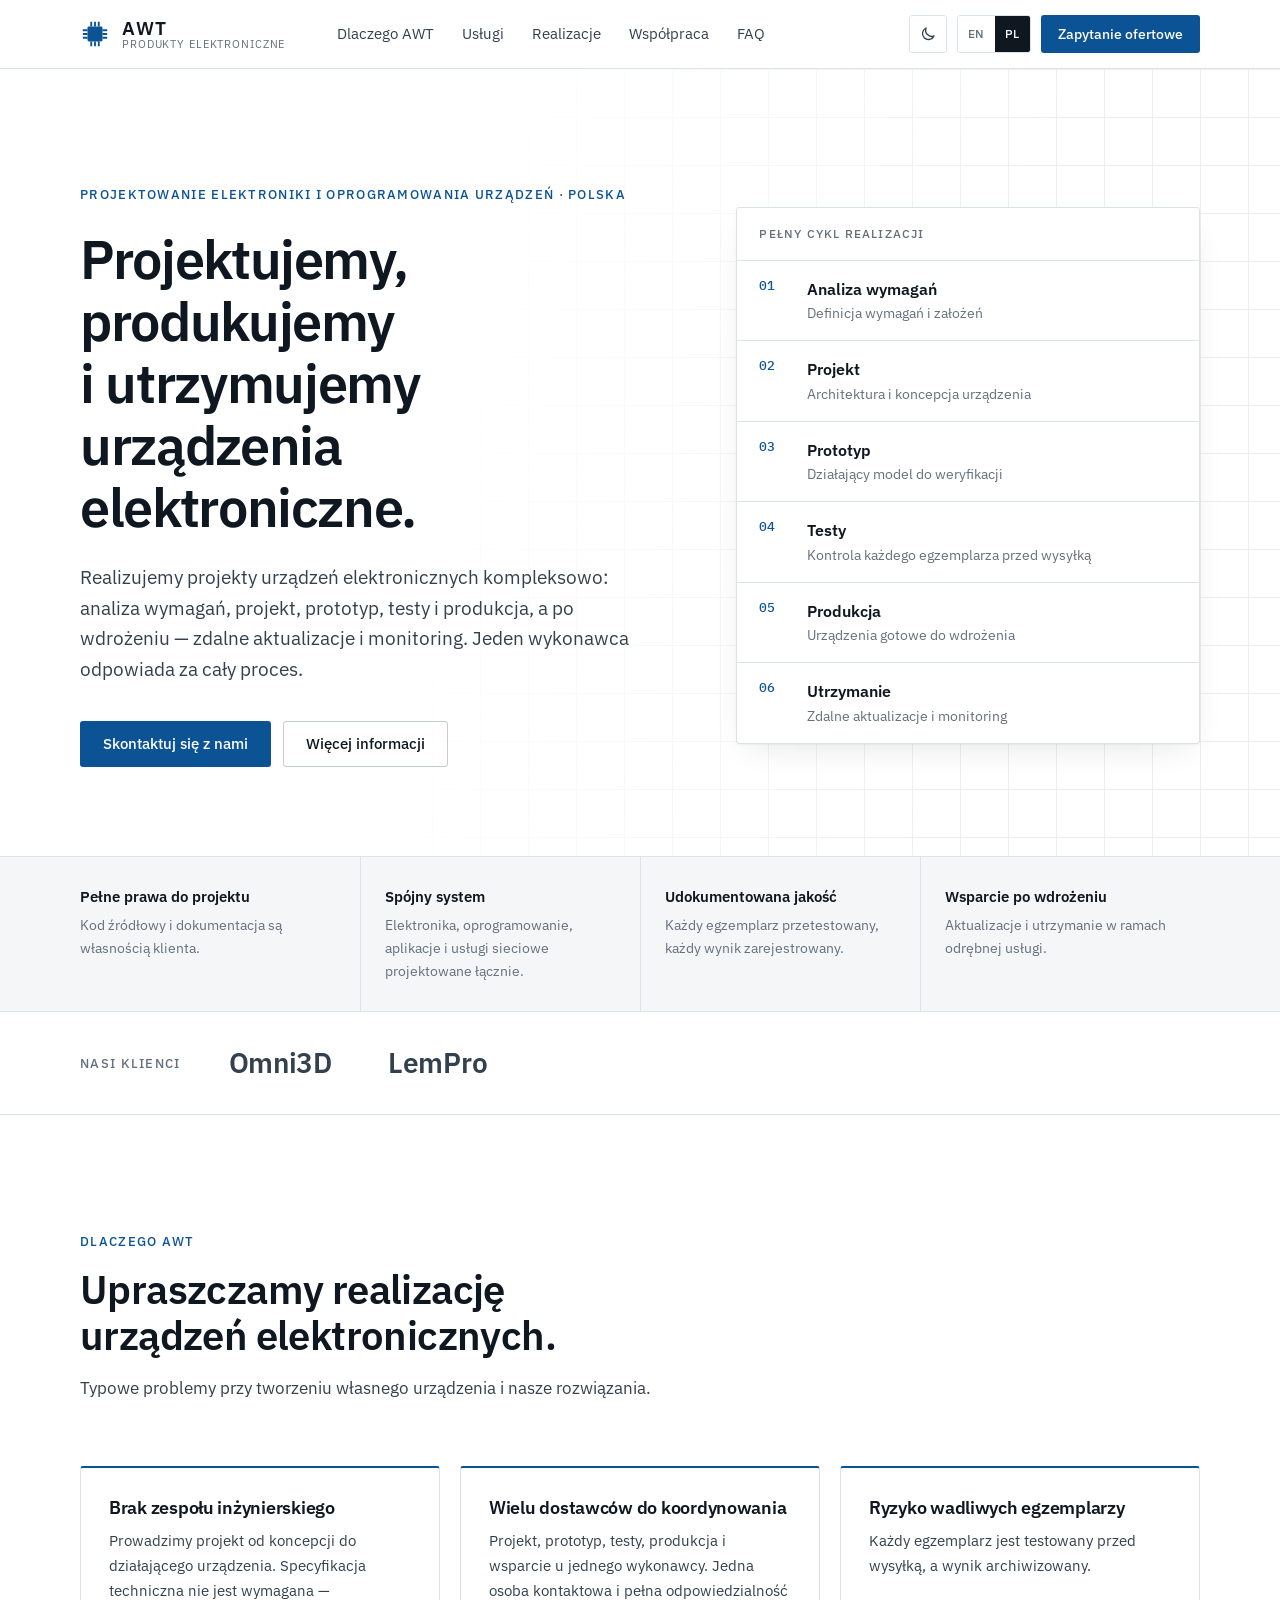
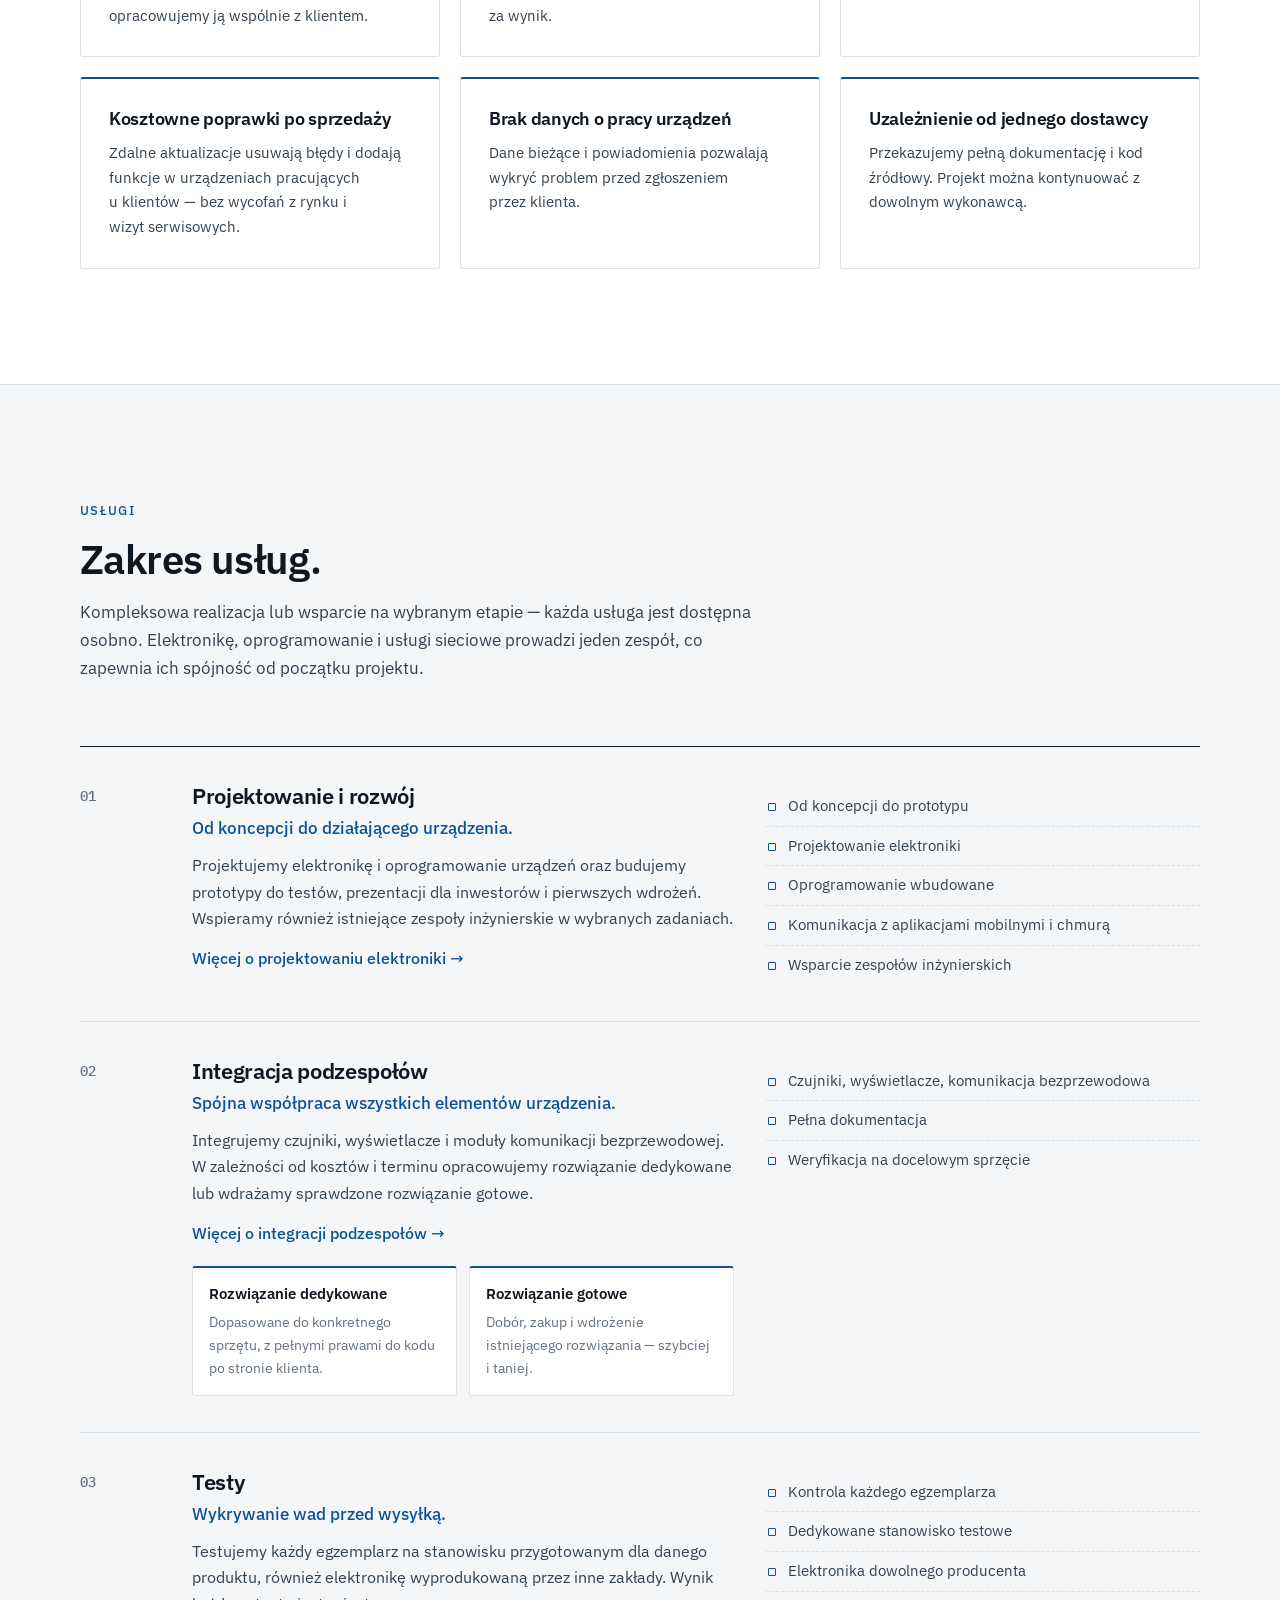
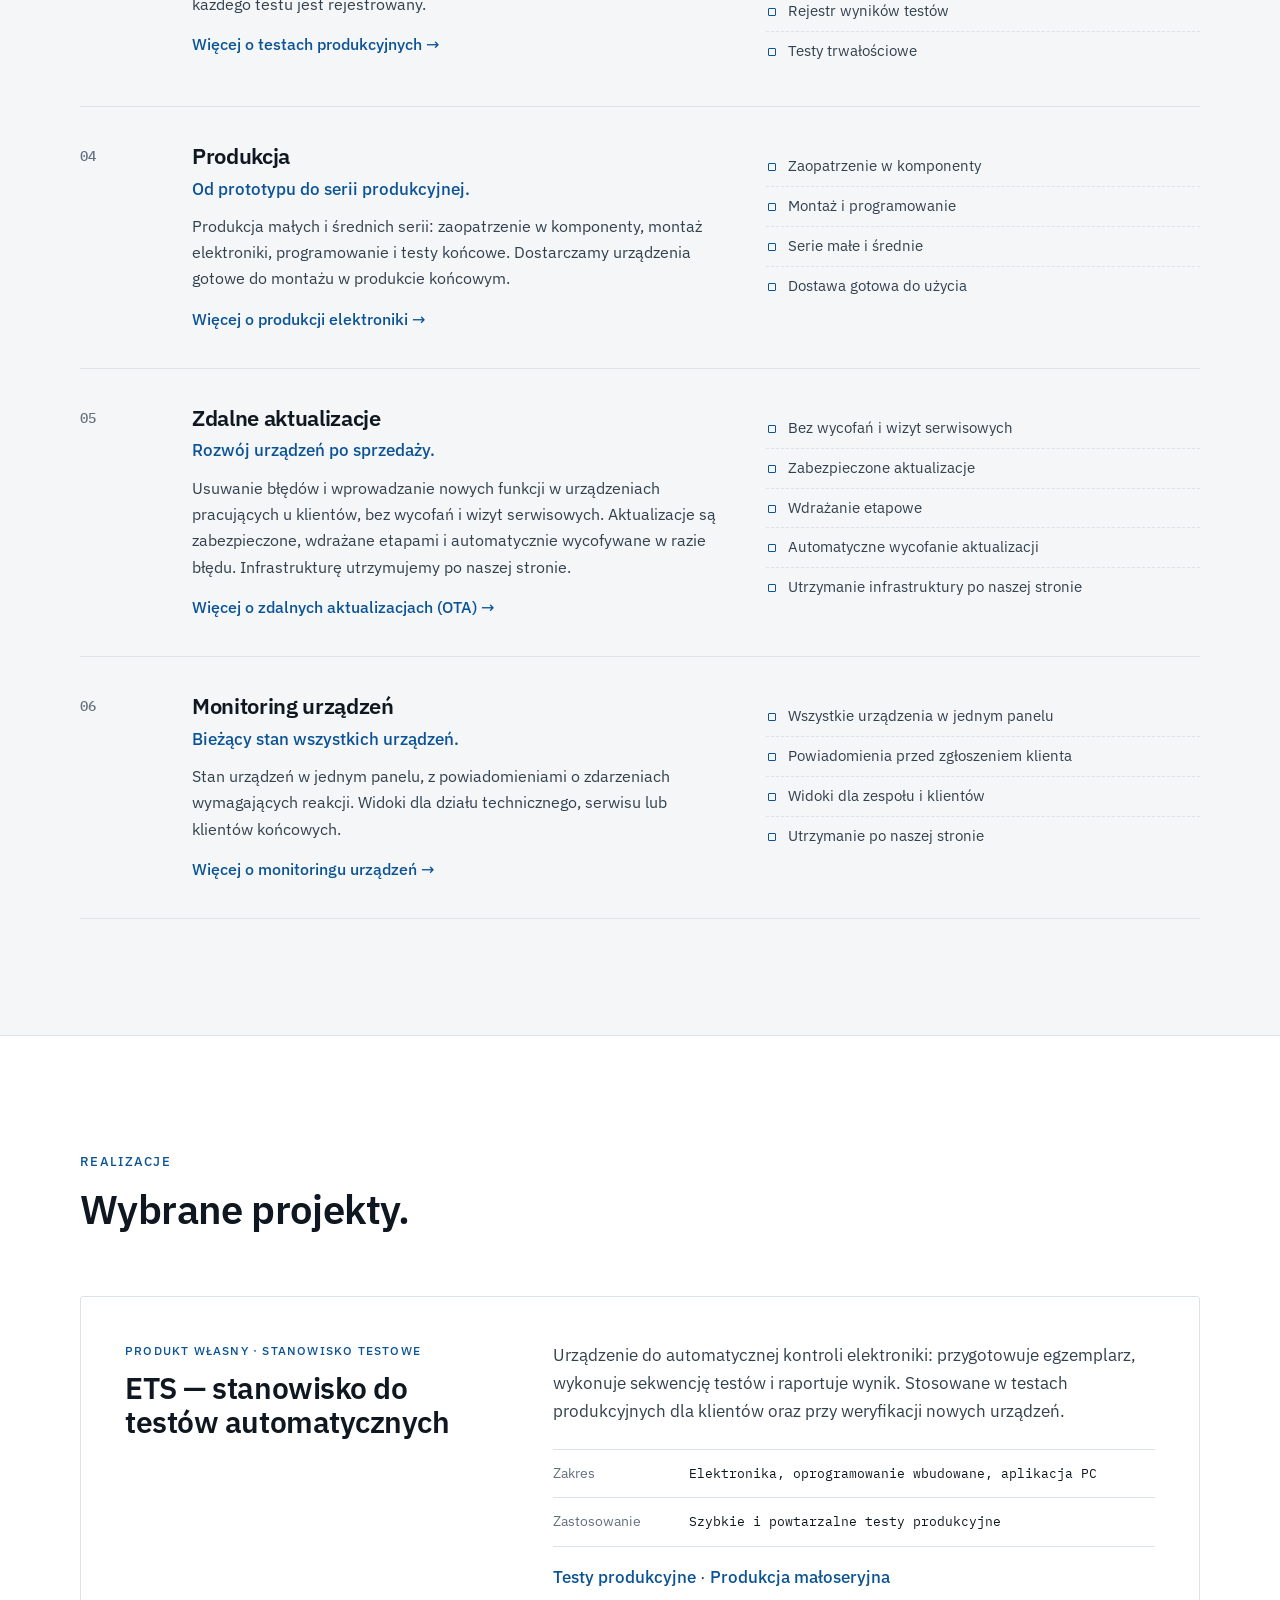
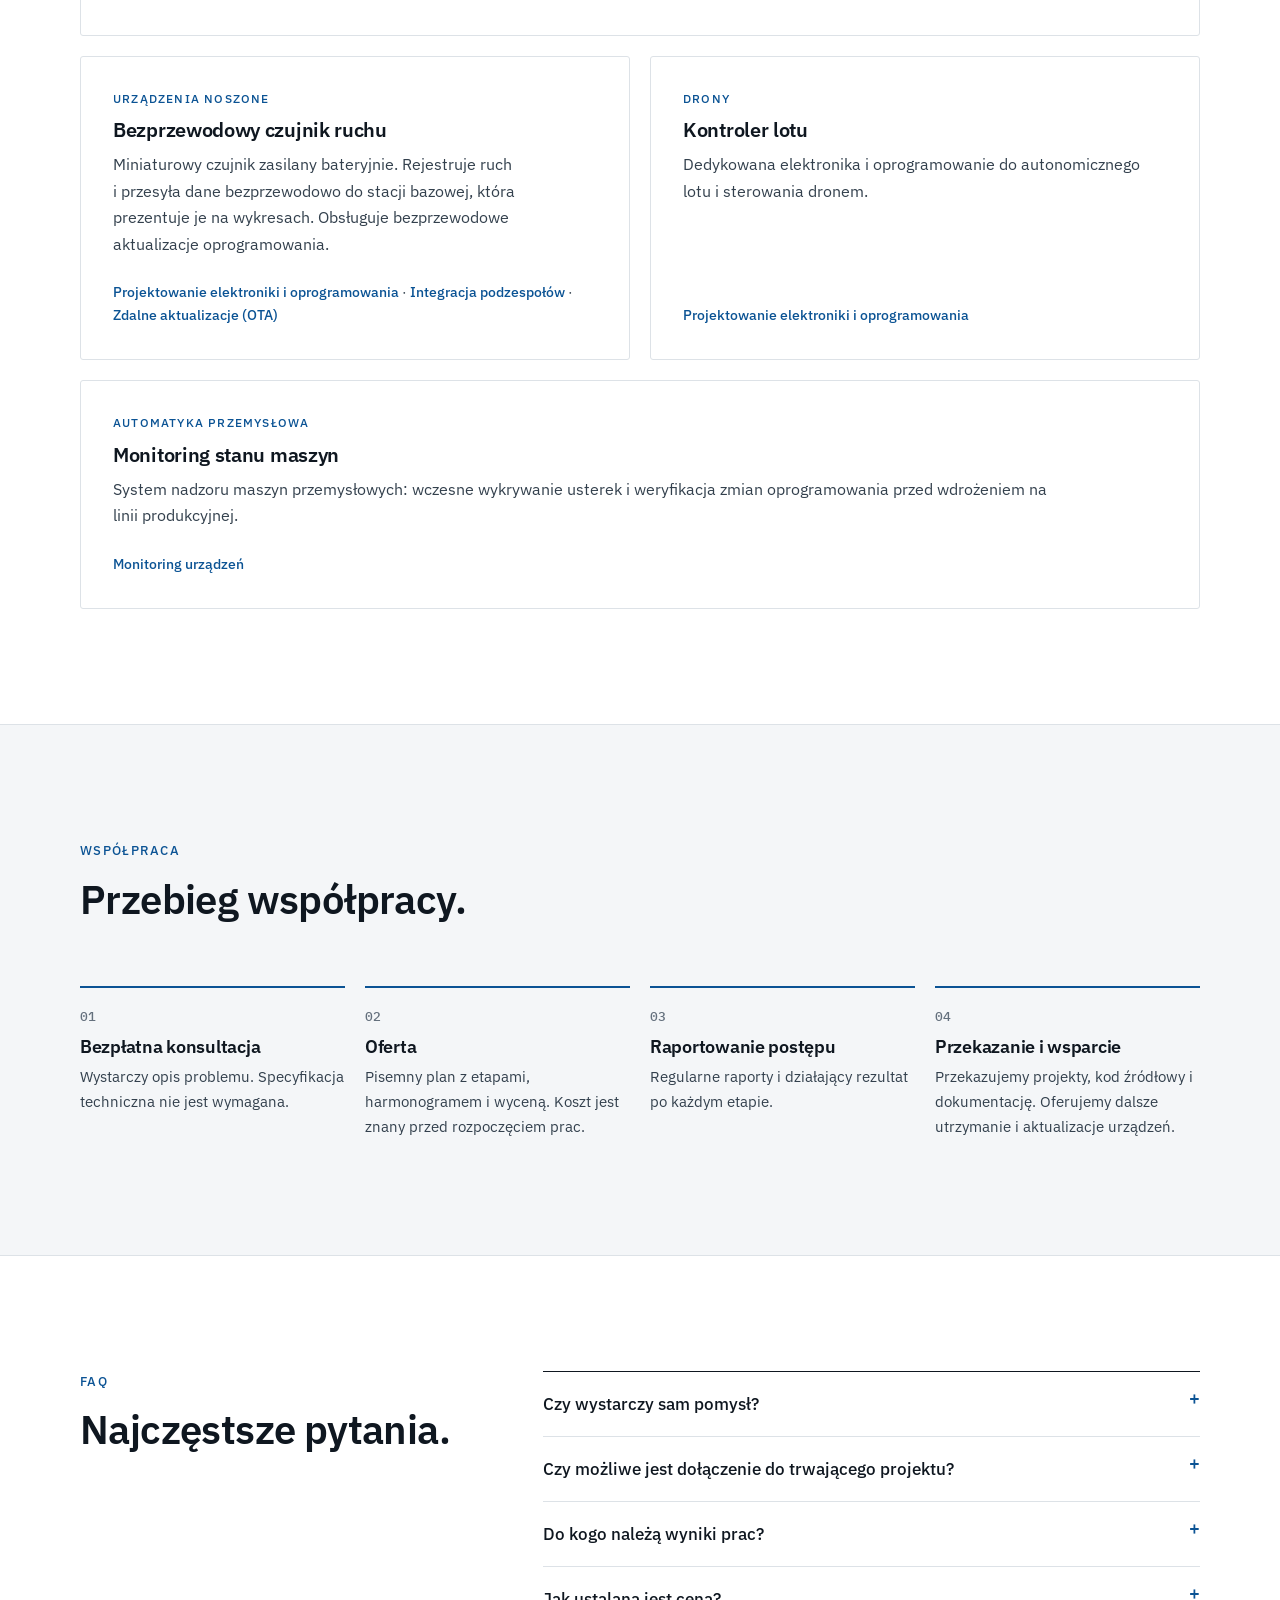
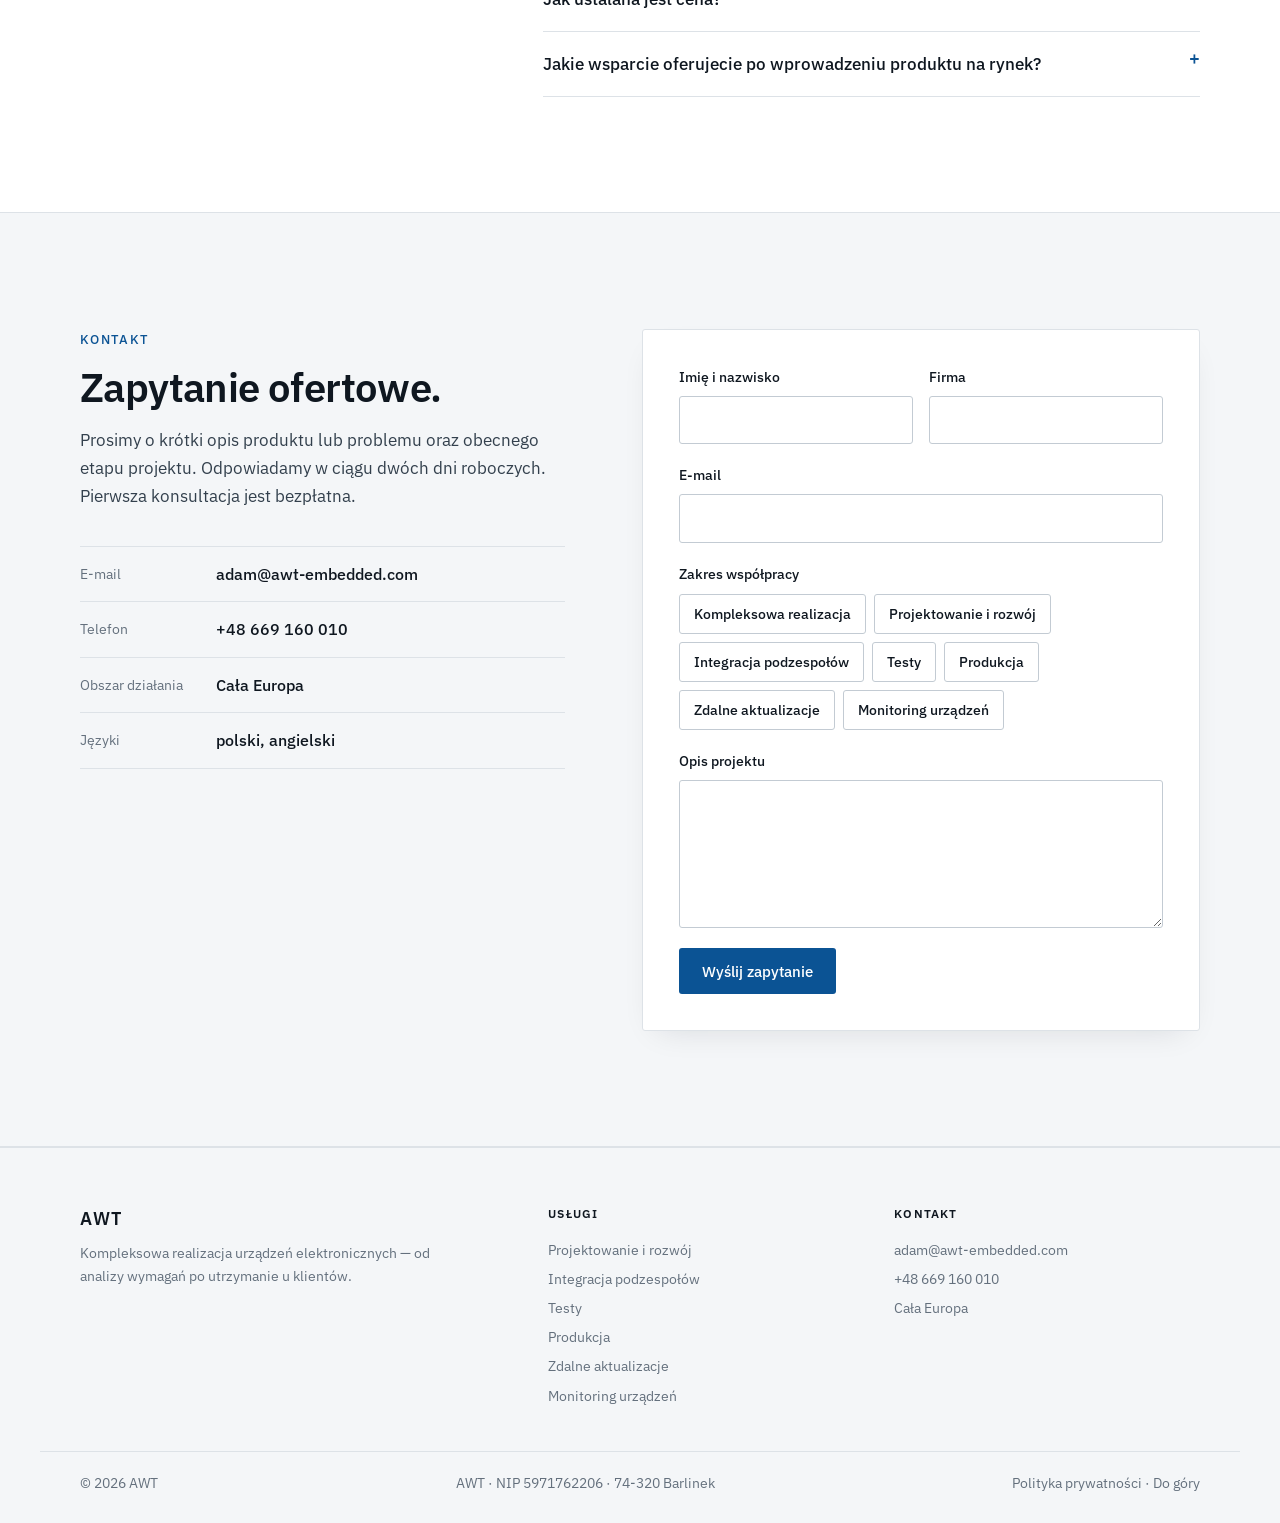
==== commit ae9bd4fb: "Change contact email to adam@awt-embedded.com Update links, contact form, structured data and the bu" ====
--- a/pl/index.html
+++ b/pl/index.html
@@ -37,7 +37,7 @@
     "url": "https://www.awt-embedded.com/",
     "image": "https://www.awt-embedded.com/og-image.png",
     "description": "Embedded electronics and firmware development: design, prototyping, testing, small-series production, remote updates and device monitoring.",
-    "email": "awt-barlinek@proton.me",
+    "email": "adam@awt-embedded.com",
     "telephone": "+48669160010",
     "taxID": "5971762206",
     "address": { "@type": "PostalAddress", "postalCode": "74-320", "addressLocality": "Barlinek", "addressCountry": "PL" },
@@ -358,7 +358,7 @@
           <p class="section__intro" data-i18n="contact.text">Prosimy o krótki opis produktu lub problemu oraz obecnego etapu projektu. Odpowiadamy w ciągu dwóch dni roboczych. Pierwsza konsultacja jest bezpłatna.</p>
 
           <dl class="details">
-            <div><dt data-i18n="contact.email">E-mail</dt><dd><a href="mailto:awt-barlinek@proton.me">awt-barlinek@proton.me</a></dd></div>
+            <div><dt data-i18n="contact.email">E-mail</dt><dd><a href="mailto:adam@awt-embedded.com">adam@awt-embedded.com</a></dd></div>
             <div><dt data-i18n="contact.phone">Telefon</dt><dd><a href="tel:+48669160010">+48 669 160 010</a></dd></div>
             <div><dt data-i18n="contact.loc">Obszar działania</dt><dd data-i18n="contact.locv">Cała Europa</dd></div>
             <div><dt data-i18n="contact.langs">Języki</dt><dd data-i18n="contact.langsv">polski, angielski</dd></div>
@@ -425,7 +425,7 @@
       <div>
         <p class="footer__h" data-i18n="contact.eyebrow">Kontakt</p>
         <ul>
-          <li><a href="mailto:awt-barlinek@proton.me">awt-barlinek@proton.me</a></li>
+          <li><a href="mailto:adam@awt-embedded.com">adam@awt-embedded.com</a></li>
           <li><a href="tel:+48669160010">+48 669 160 010</a></li>
           <li data-i18n="footer.loc">Cała Europa</li>
         </ul>
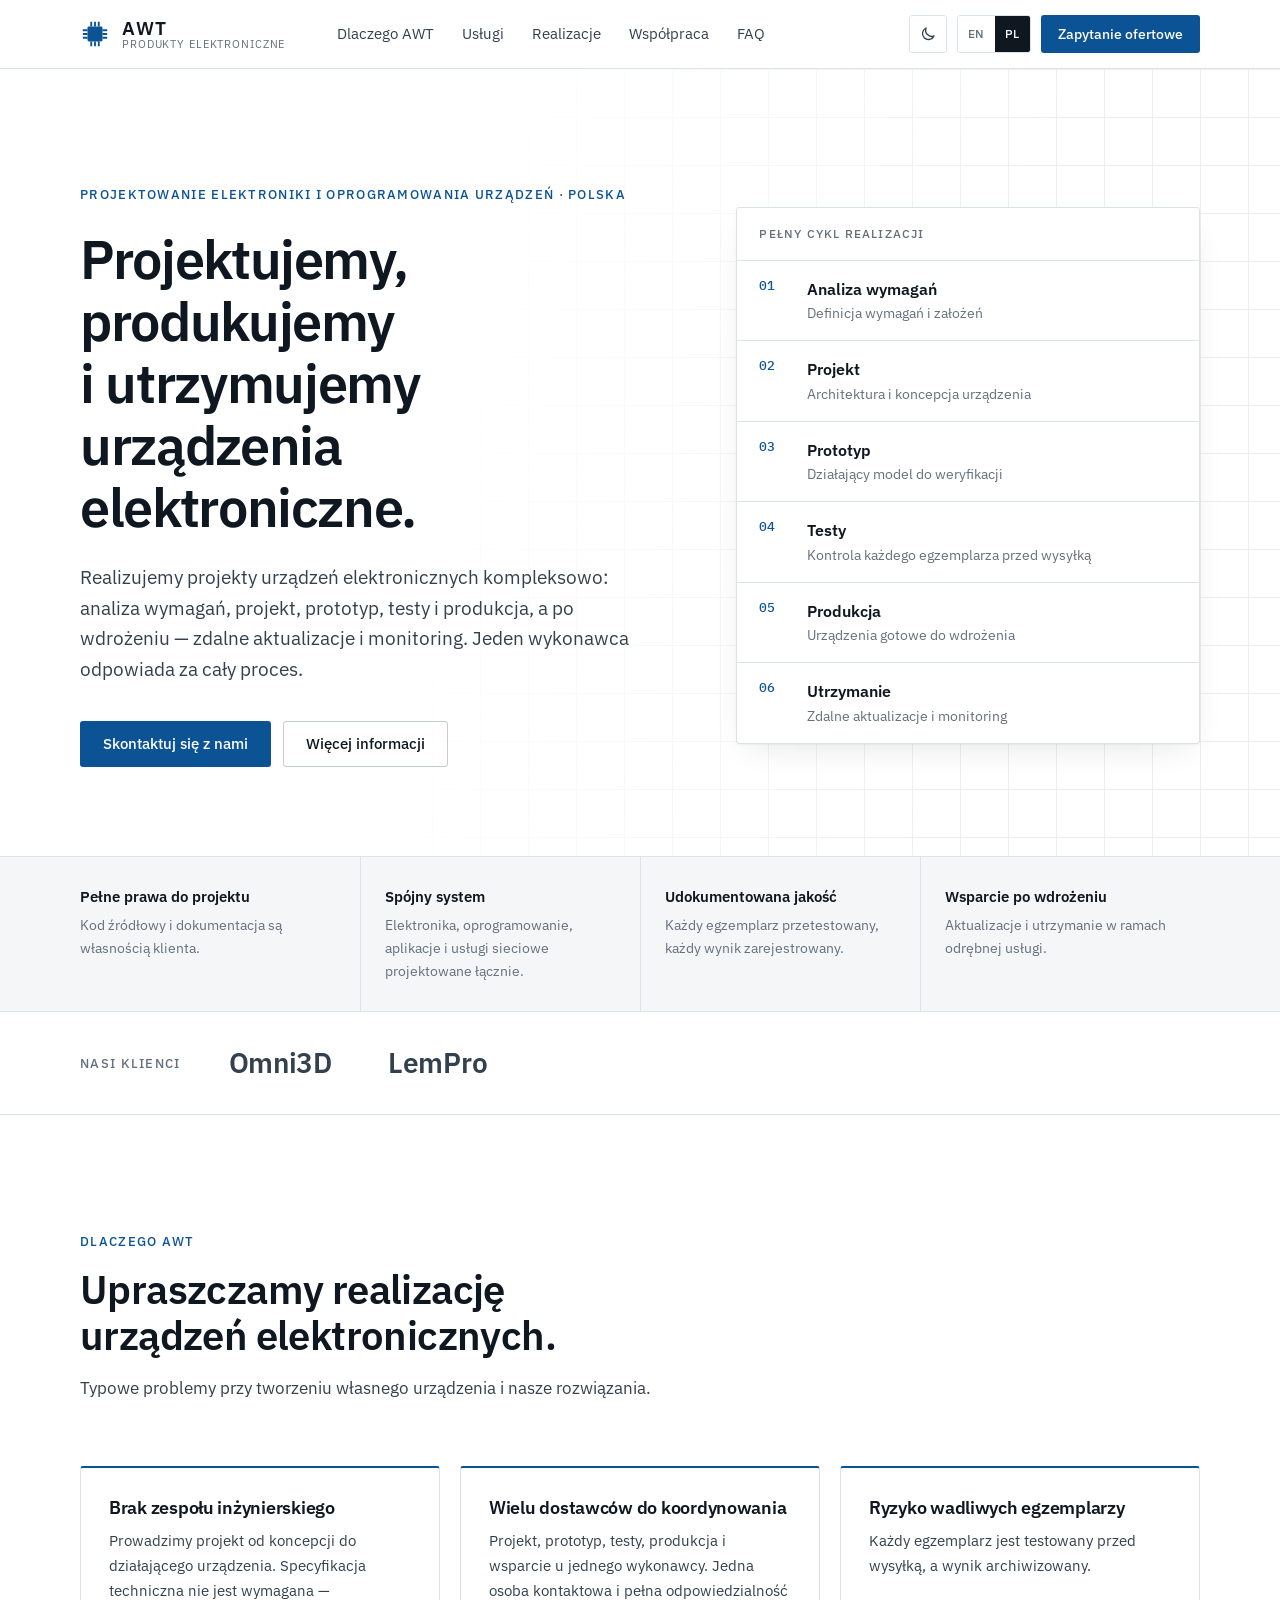
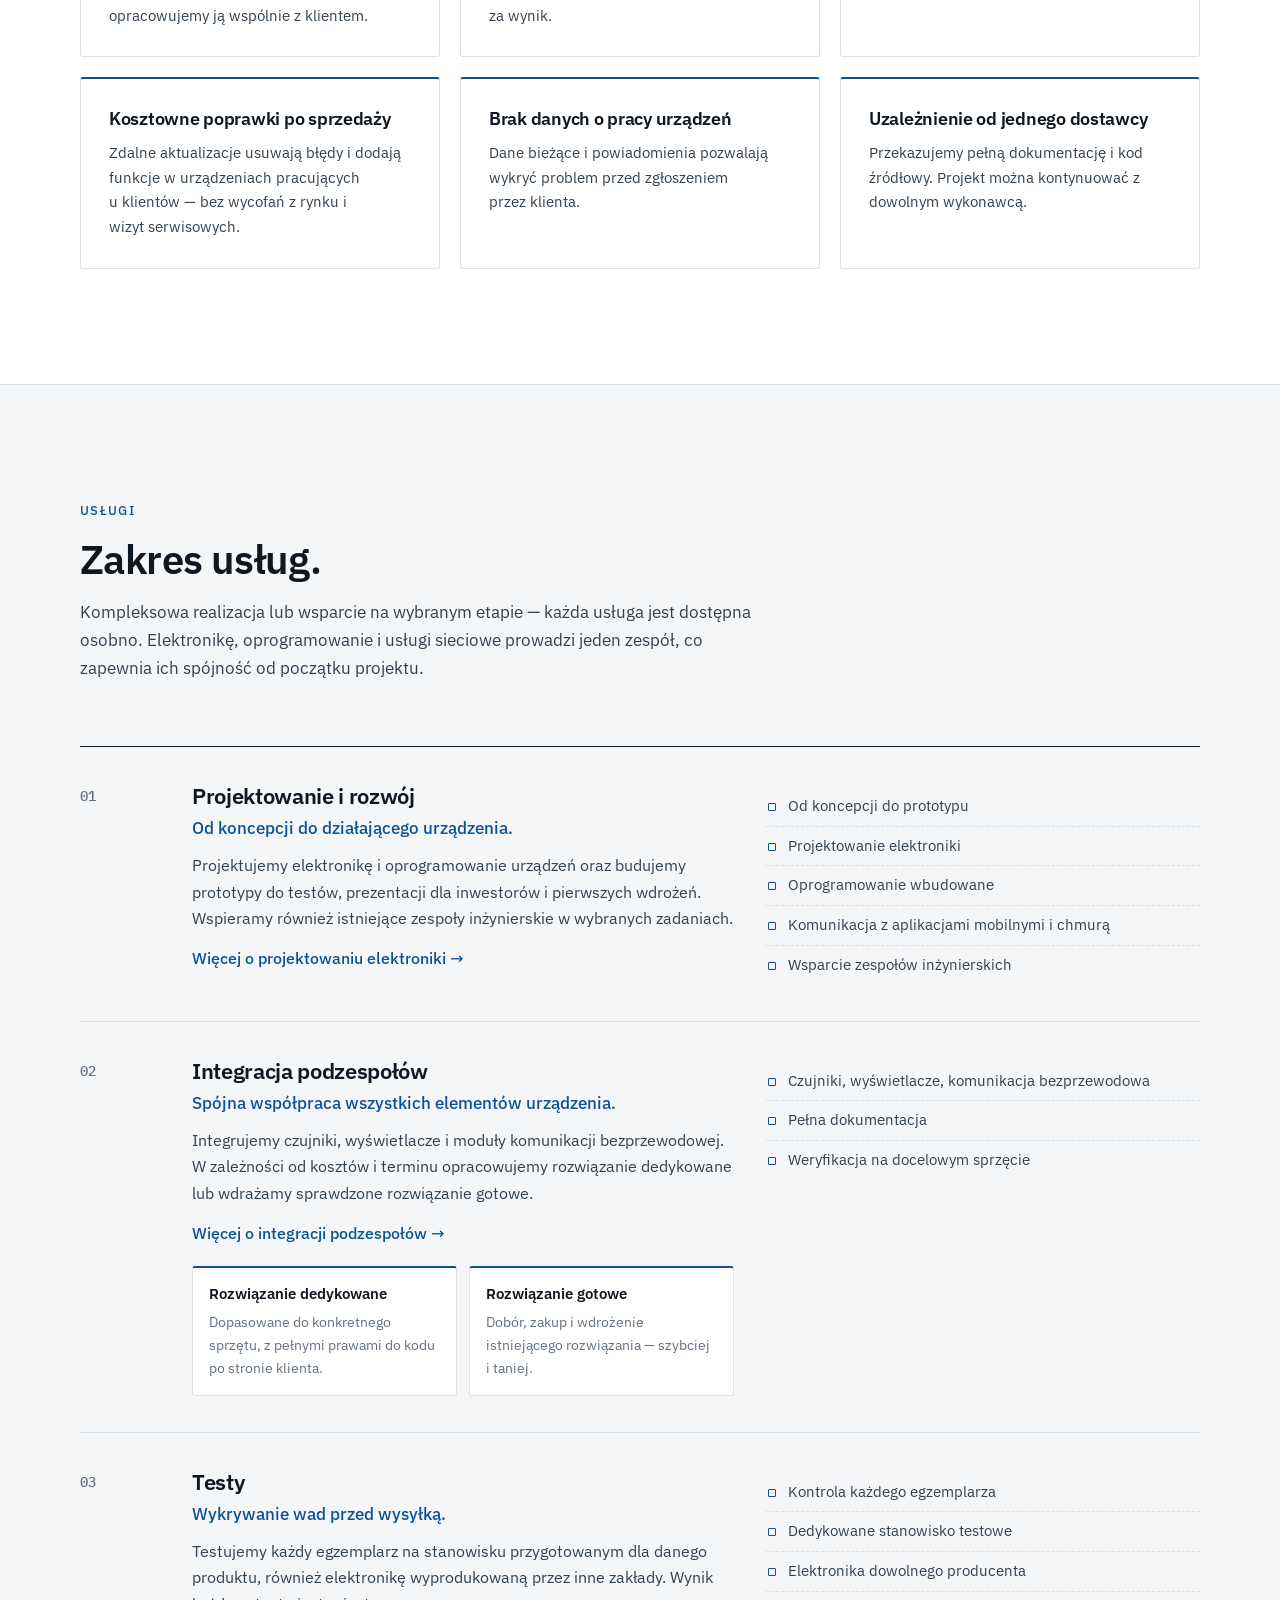
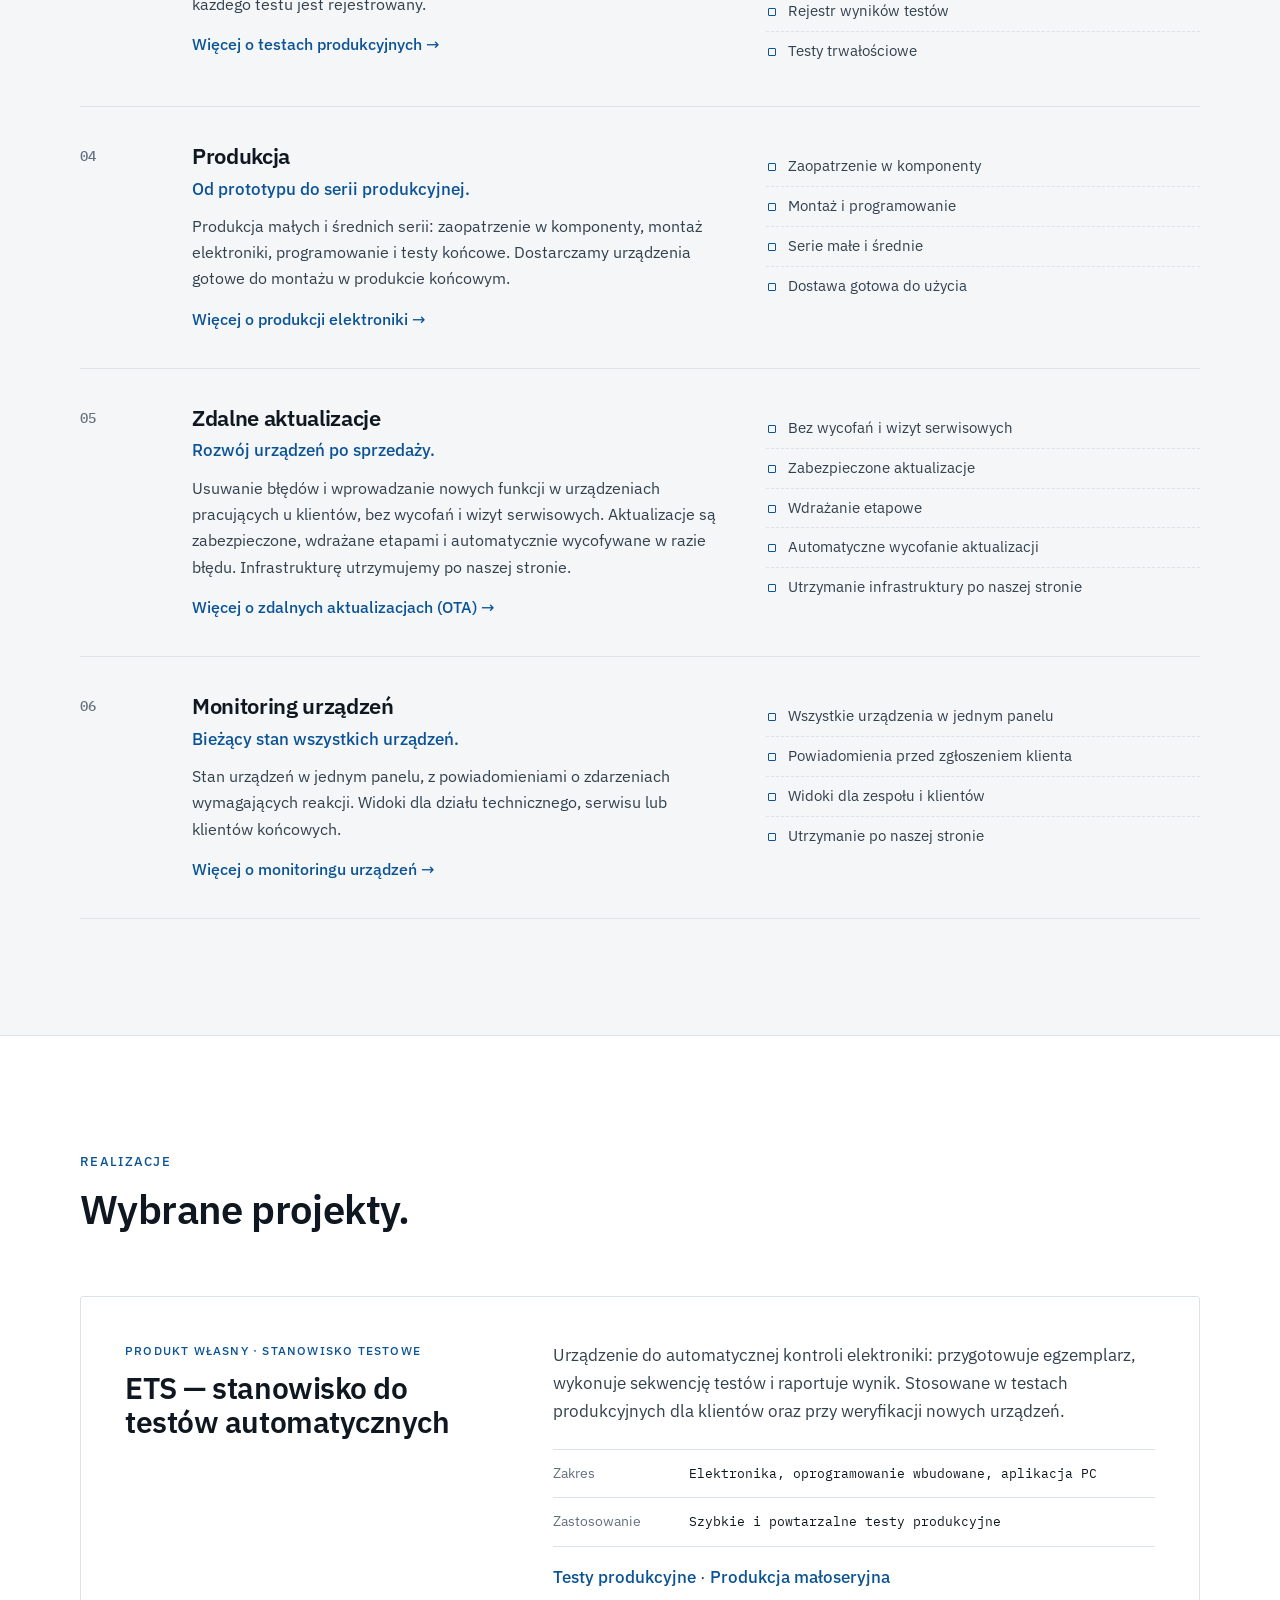
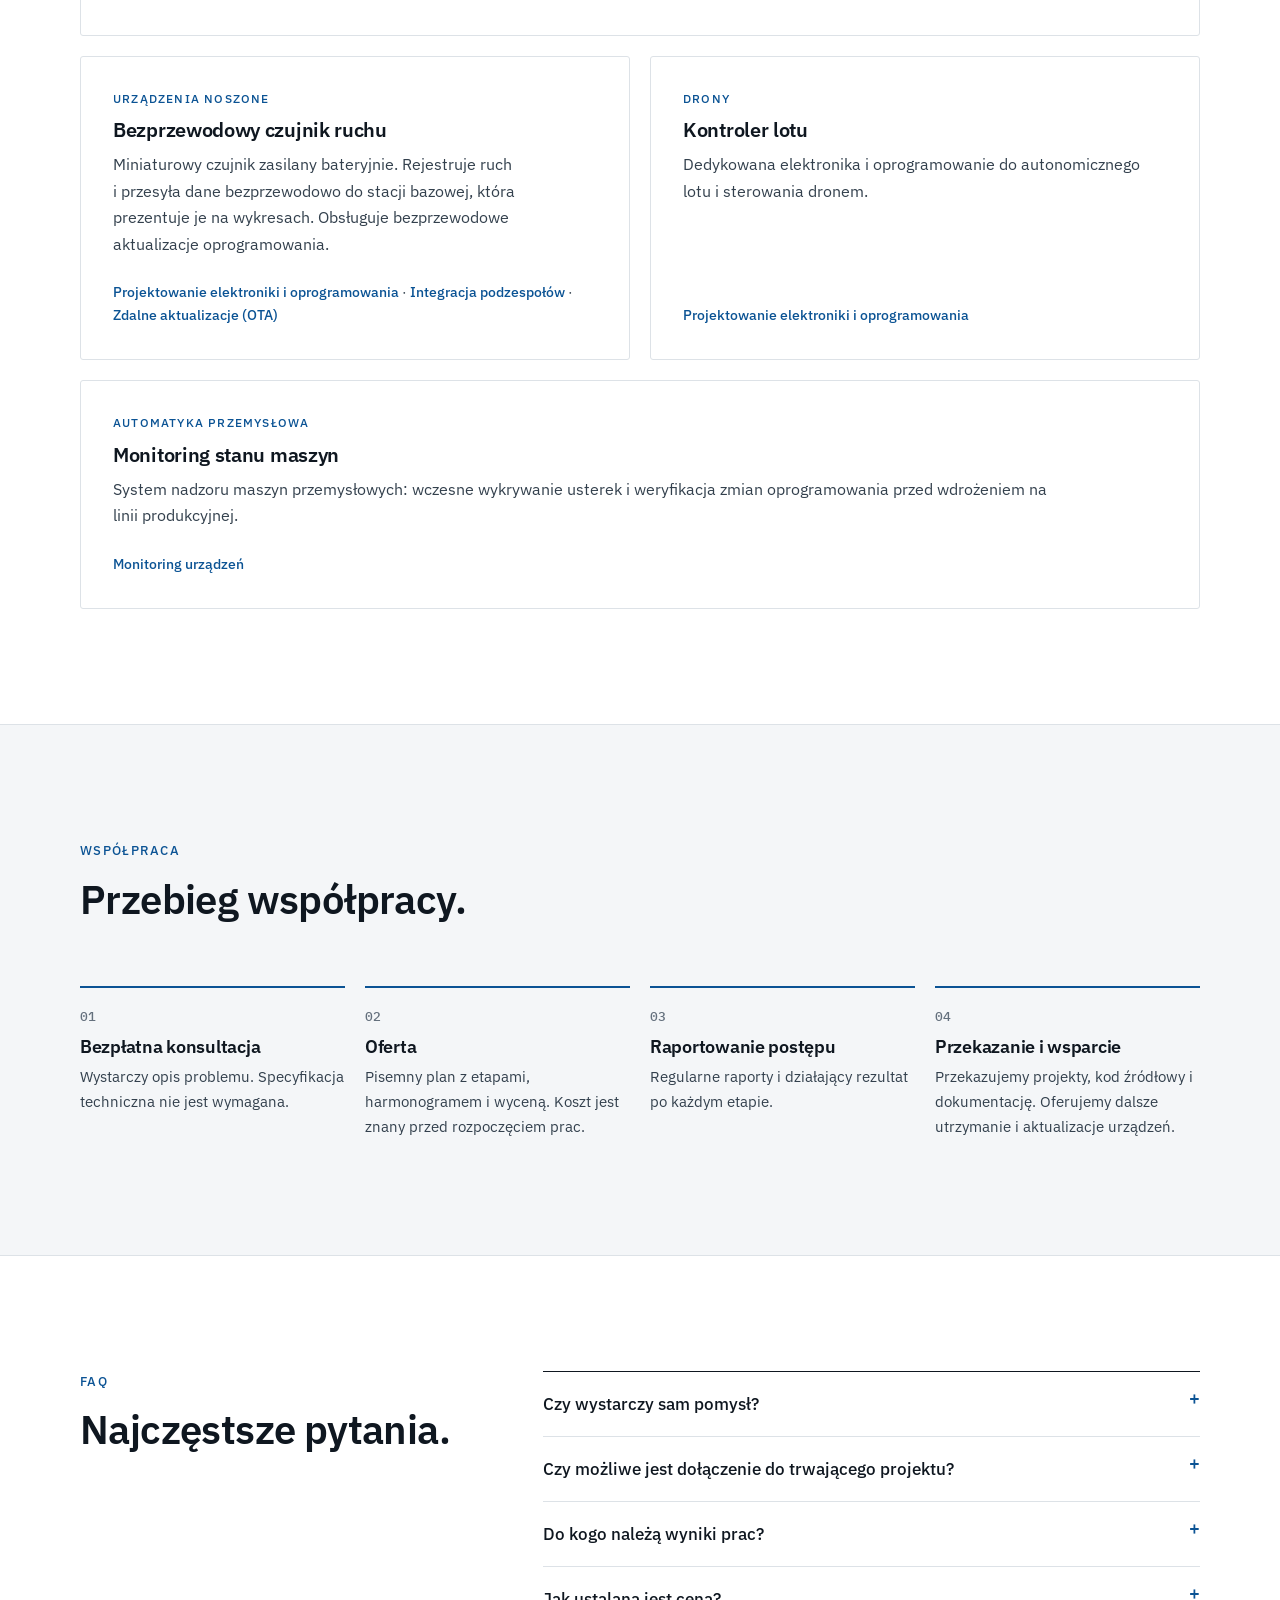
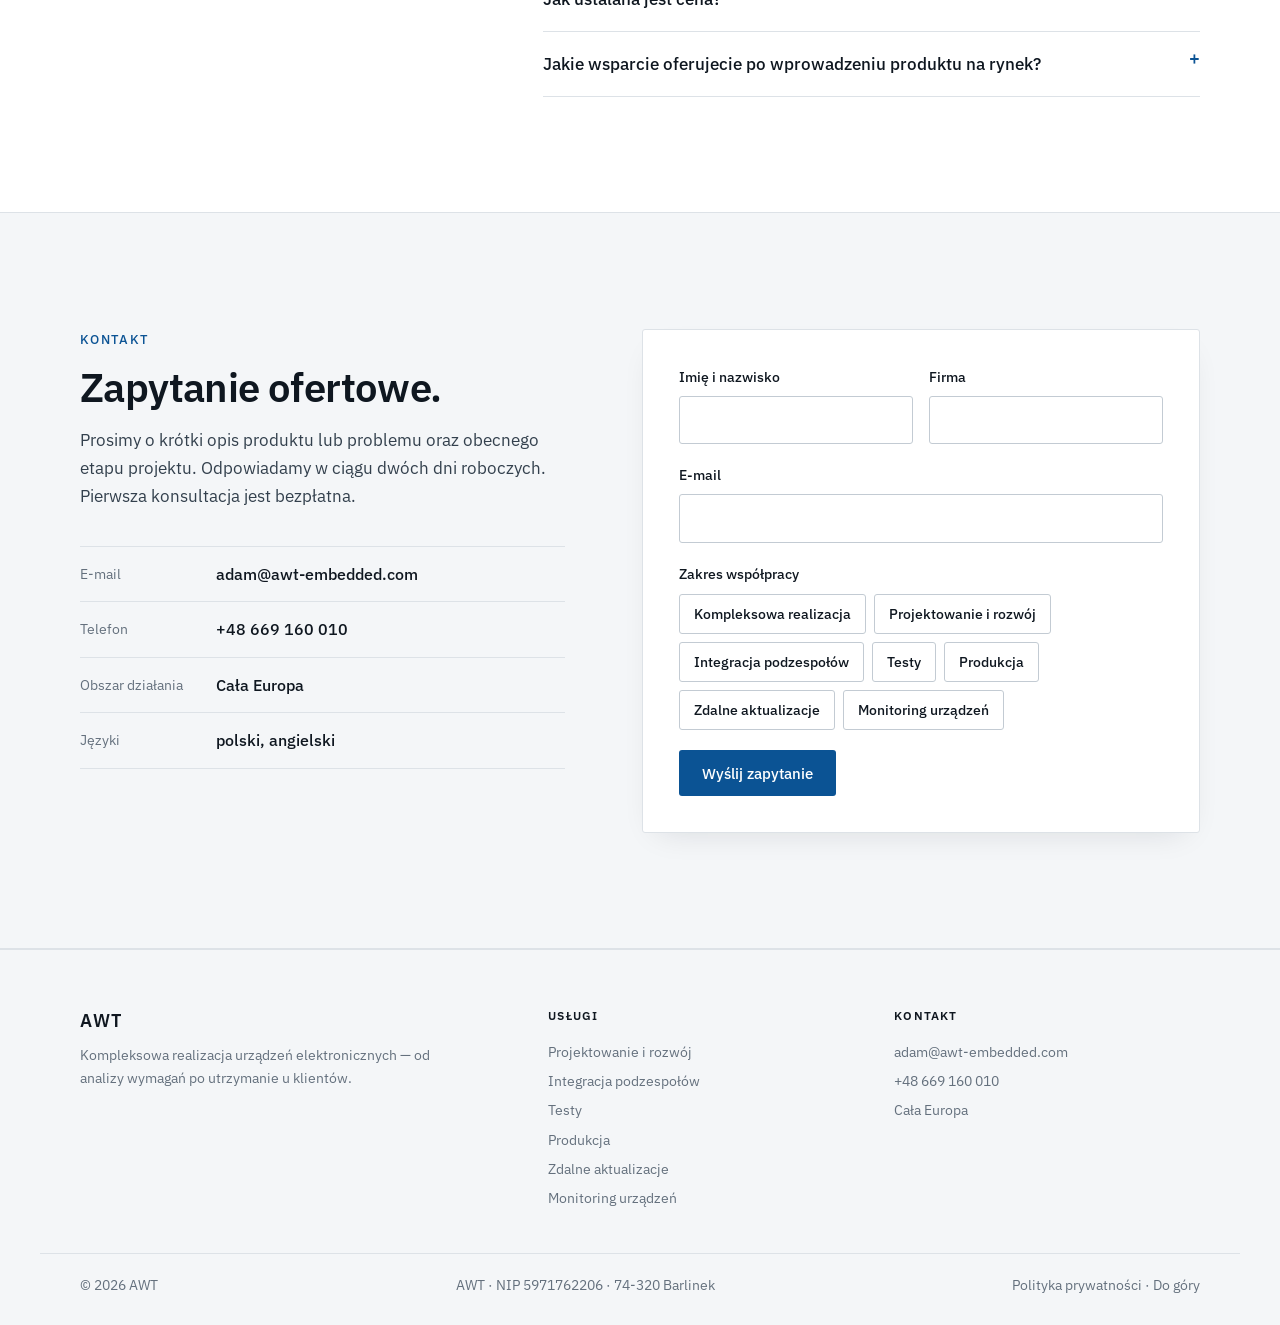
==== commit fa0fd749: "Remove the description box and rename the calendar to "Schedule a call" The contact form now needs o" ====
--- a/pl/index.html
+++ b/pl/index.html
@@ -392,10 +392,21 @@
               <label><input type="checkbox" name="need" value="Device monitoring"><span data-i18n="form.c4">Monitoring urządzeń</span></label>
             </div>
           </fieldset>
-          <div class="field">
-            <label for="f-msg" data-i18n="form.msg">Opis projektu</label>
-            <textarea id="f-msg" name="message" rows="5" required></textarea>
-          </div>
+          <!-- Shown by main.js only when up-to-date times are available in data/slots.json. -->
+          <fieldset class="field" id="slot-picker" hidden>
+            <legend data-i18n="form.slot">Umów rozmowę (opcjonalnie)</legend>
+            <p class="cal__hint" data-i18n="form.sloth">Godziny są podane w lokalnej strefie czasowej. Termin potwierdzamy e-mailem.</p>
+            <div class="cal">
+              <div class="cal__head">
+                <button class="cal__nav" type="button" id="cal-prev">‹</button>
+                <p class="cal__month" id="cal-month" aria-live="polite"></p>
+                <button class="cal__nav" type="button" id="cal-next">›</button>
+              </div>
+              <div class="cal__grid" id="cal-grid"></div>
+              <div class="cal__times" id="cal-times"></div>
+              <p class="cal__chosen" id="cal-chosen" role="status" aria-live="polite"></p>
+            </div>
+          </fieldset>
           <div class="form__foot">
             <button class="btn btn--primary" type="submit" data-i18n="form.send">Wyślij zapytanie</button>
             <p class="form__note" id="form-note" role="status" aria-live="polite"></p>
--- a/styles.css
+++ b/styles.css
@@ -269,6 +269,29 @@
 .chips input:focus-visible + span { outline: 2px solid var(--accent); outline-offset: 2px; }
 .form__foot { display: flex; align-items: center; gap: 16px; flex-wrap: wrap; }
 .form__note { font-size: 14px; color: var(--muted); }
+
+/* call time picker */
+.field[hidden] { display: none; }
+.cal__hint { margin: 0; font-size: 14px; color: var(--muted); }
+.cal { display: grid; gap: 12px; margin-top: 6px; padding: 14px; border: 1px solid var(--line-strong); border-radius: var(--radius); background: var(--field); }
+.cal__head { display: flex; align-items: center; justify-content: space-between; gap: 8px; }
+.cal__month { margin: 0; font-weight: 500; text-transform: capitalize; }
+.cal__nav { width: 40px; height: 40px; border: 1px solid var(--line-strong); border-radius: var(--radius); background: transparent; color: var(--ink); font: inherit; font-size: 20px; line-height: 1; cursor: pointer; }
+.cal__nav:hover:not(:disabled) { border-color: var(--ink-2); }
+.cal__nav:disabled { opacity: .35; cursor: default; }
+.cal__grid { display: grid; grid-template-columns: repeat(7, minmax(0, 1fr)); gap: 4px; }
+.cal__weekday { padding: 4px 0; text-align: center; font-size: 12px; color: var(--muted); }
+.cal__day { min-height: 40px; padding: 0; border: 1px solid var(--line-strong); border-radius: var(--radius); background: transparent; color: var(--ink); font: inherit; font-size: 14px; cursor: pointer; }
+.cal__day:hover:not(:disabled) { border-color: var(--accent); }
+.cal__day:disabled { border-color: transparent; color: var(--muted); opacity: .6; cursor: default; }
+.cal__times { display: flex; flex-wrap: wrap; gap: 8px; }
+.cal__times:empty { display: none; }
+.cal__time { min-height: 40px; padding: 0 12px; border: 1px solid var(--line-strong); border-radius: var(--radius); background: transparent; color: var(--ink); font: inherit; font-size: 14px; cursor: pointer; }
+.cal__time:hover { border-color: var(--accent); }
+.cal__day[aria-pressed="true"], .cal__time[aria-pressed="true"] { background: var(--accent-soft); border-color: var(--accent); color: var(--accent); font-weight: 500; }
+.cal__nav:focus-visible, .cal__day:focus-visible, .cal__time:focus-visible { outline: 2px solid var(--accent); outline-offset: 2px; }
+.cal__chosen { margin: 0; font-size: 14px; font-weight: 500; }
+.cal__chosen:empty { display: none; }
 
 /* footer */
 .footer { background: var(--bg-alt); border-top: 1px solid var(--line); padding-top: 56px; font-size: 14px; color: var(--muted); }
